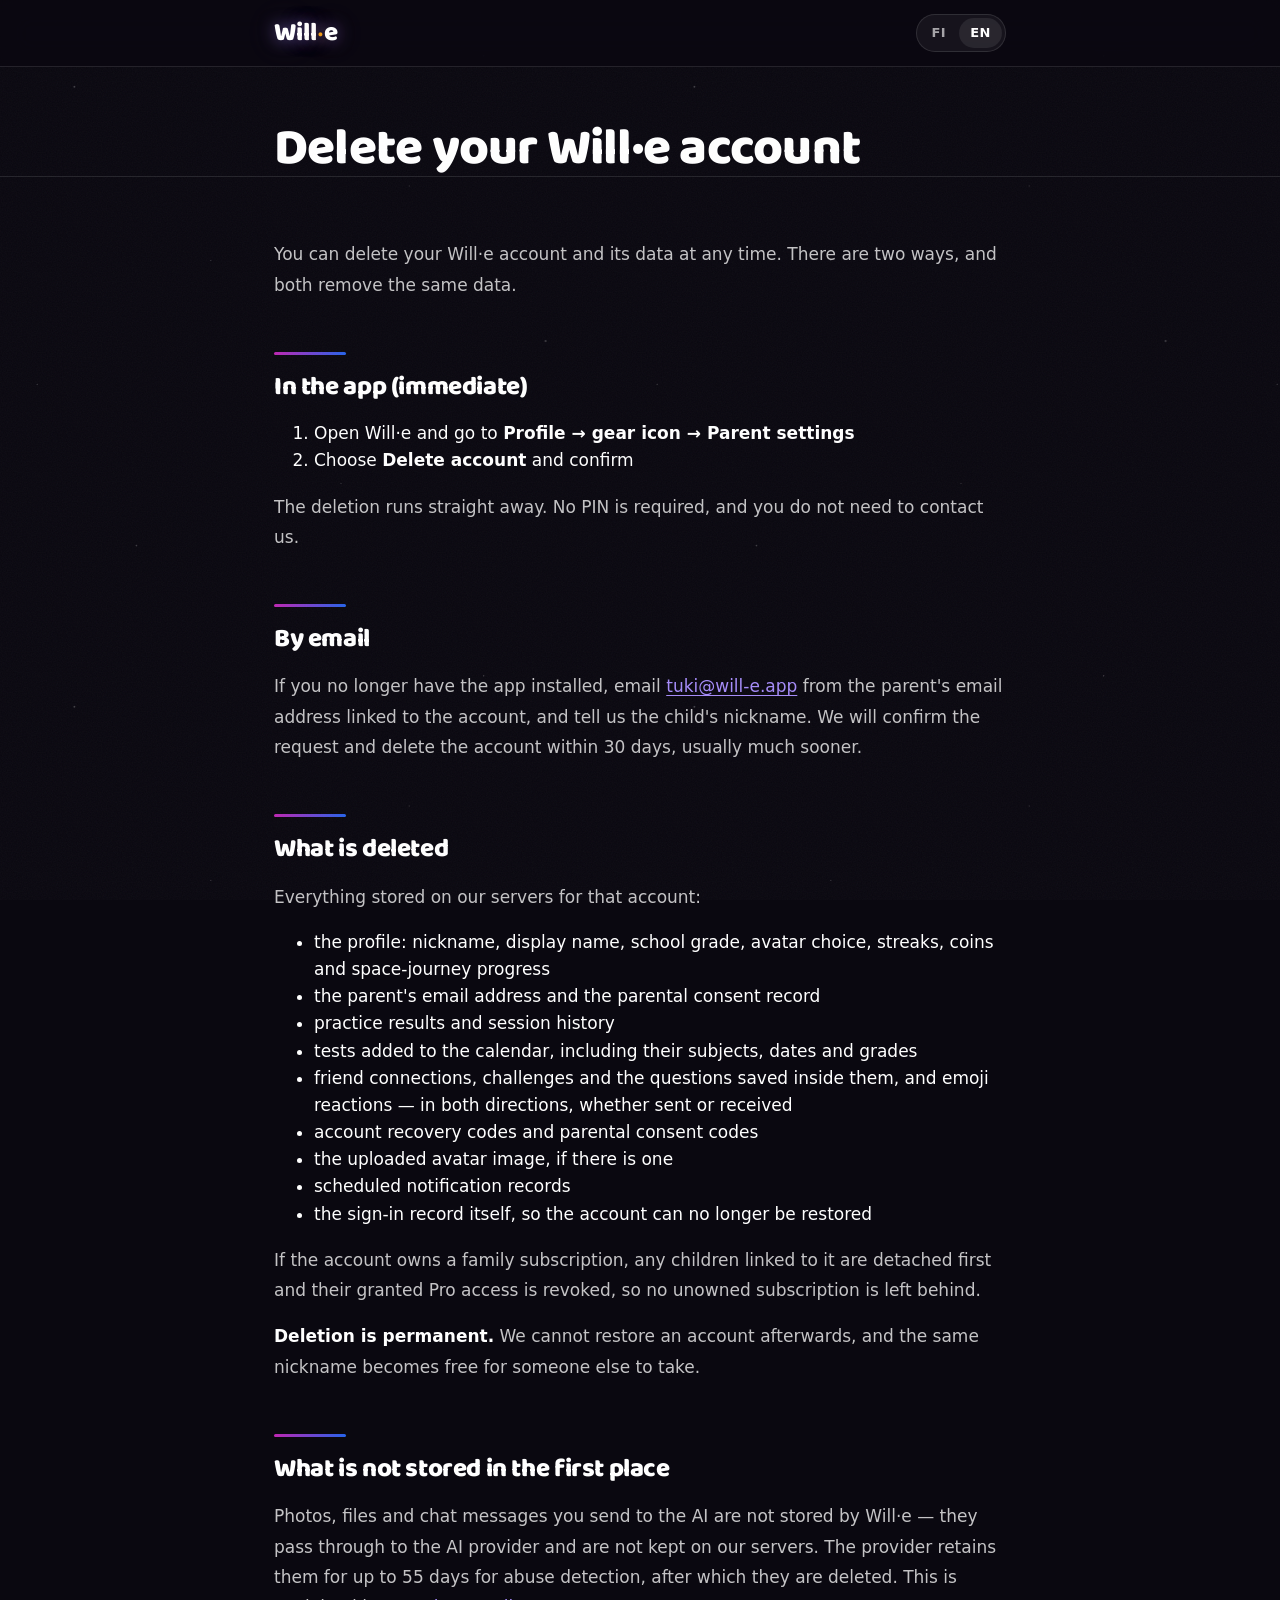
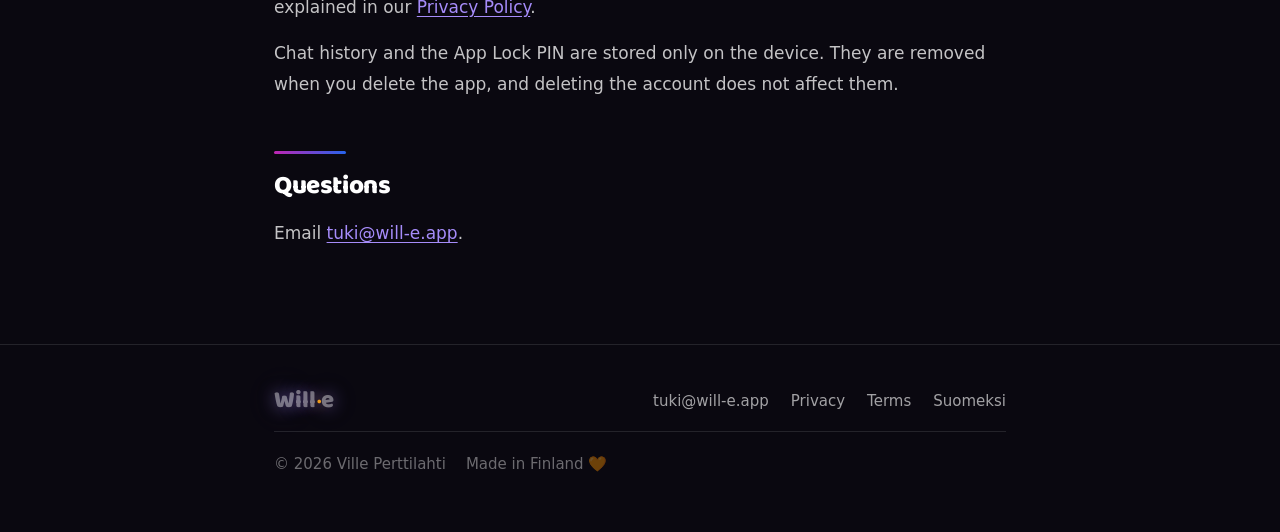
==== index.html @ 0b25c40d "Add files via upload" ====
<!DOCTYPE html>
<html lang="en">
<head>
<meta charset="utf-8">
<meta name="viewport" content="width=device-width, initial-scale=1">

<title>Delete your Will·e account</title>
<meta name="description" content="How to delete your Will·e account and its data, in the app or by email. Includes what is deleted and what is never stored in the first place.">
<link rel="canonical" href="https://will-e.app/delete-account/">
<link rel="alternate" hreflang="fi" href="https://will-e.app/poista-tili/">
<link rel="alternate" hreflang="en" href="https://will-e.app/delete-account/">
<link rel="alternate" hreflang="x-default" href="https://will-e.app/poista-tili/">
<meta name="theme-color" content="#0A0810">
<meta name="robots" content="index, follow">

<meta property="og:type" content="website">
<meta property="og:locale" content="en_GB">
<meta property="og:url" content="https://will-e.app/delete-account/">
<meta property="og:title" content="Delete your Will·e account">
<meta property="og:description" content="How to delete your Will·e account and its data, in the app or by email.">
<meta property="og:image" content="https://will-e.app/assets/og-image-en.png">
<meta name="twitter:card" content="summary_large_image">

<link rel="icon" href="/assets/icon.png">
<link rel="apple-touch-icon" href="/assets/icon.png">

<link rel="preconnect" href="https://fonts.googleapis.com">
<link rel="preconnect" href="https://fonts.gstatic.com" crossorigin>
<link href="https://fonts.googleapis.com/css2?family=Baloo+2:wght@600;700;800&display=swap" rel="stylesheet">
<link rel="stylesheet" href="/assets/style.css?v=30">
</head>

<body class="legal-page">
<div class="starfield" aria-hidden="true"></div>
<div class="grain" aria-hidden="true"></div>

<header class="site-header">
  <div class="wrap">
    <a class="brand" href="/en/" aria-label="Will·e – home">
      <span class="logo"><span class="word">Will</span><span class="dot">·</span><span class="word">e</span></span>
    </a>

    <span class="header-spacer"></span>

    <nav class="lang" aria-label="Language">
      <a href="/poista-tili/" hreflang="fi">FI</a>
      <a href="/delete-account/" aria-current="page" hreflang="en">EN</a>
    </nav>
  </div>
</header>

<main>

  <div class="legal-head">
    <div class="wrap">
      <h1>Delete your Will·e account</h1>
    </div>
  </div>

  <div class="legal">
    <div class="wrap">

      <p>You can delete your Will·e account and its data at any time. There are
      two ways, and both remove the same data.</p>

      <h2 id="in-the-app">In the app (immediate)</h2>

      <ol>
        <li>Open Will·e and go to <strong>Profile → gear icon → Parent
        settings</strong></li>
        <li>Choose <strong>Delete account</strong> and confirm</li>
      </ol>

      <p>The deletion runs straight away. No PIN is required, and you do not
      need to contact us.</p>

      <h2 id="by-email">By email</h2>

      <p>If you no longer have the app installed, email
      <a href="mailto:tuki@will-e.app">tuki@will-e.app</a> from the parent's
      email address linked to the account, and tell us the child's nickname. We
      will confirm the request and delete the account within 30 days, usually
      much sooner.</p>

      <h2 id="what-is-deleted">What is deleted</h2>

      <p>Everything stored on our servers for that account:</p>

      <ul>
        <li>the profile: nickname, display name, school grade, avatar choice,
        streaks, coins and space-journey progress</li>
        <li>the parent's email address and the parental consent record</li>
        <li>practice results and session history</li>
        <li>tests added to the calendar, including their subjects, dates and
        grades</li>
        <li>friend connections, challenges and the questions saved inside them,
        and emoji reactions — in both directions, whether sent or received</li>
        <li>account recovery codes and parental consent codes</li>
        <li>the uploaded avatar image, if there is one</li>
        <li>scheduled notification records</li>
        <li>the sign-in record itself, so the account can no longer be
        restored</li>
      </ul>

      <p>If the account owns a family subscription, any children linked to it
      are detached first and their granted Pro access is revoked, so no unowned
      subscription is left behind.</p>

      <p><strong>Deletion is permanent.</strong> We cannot restore an account
      afterwards, and the same nickname becomes free for someone else to
      take.</p>

      <h2 id="what-is-not-stored">What is not stored in the first place</h2>

      <p>Photos, files and chat messages you send to the AI are not stored by
      Will·e — they pass through to the AI provider and are not kept on our
      servers. The provider retains them for up to 55 days for abuse detection,
      after which they are deleted. This is explained in our
      <a href="/privacy.html">Privacy Policy</a>.</p>

      <p>Chat history and the App Lock PIN are stored only on the device. They
      are removed when you delete the app, and deleting the account does not
      affect them.</p>

      <h2 id="questions">Questions</h2>

      <p>Email <a href="mailto:tuki@will-e.app">tuki@will-e.app</a>.</p>

    </div>
  </div>

</main>

<footer class="site-footer">
  <div class="wrap">
    <span class="logo"><span class="word">Will</span><span class="dot">·</span><span class="word">e</span></span>

    <nav class="footer-links" aria-label="Footer">
      <a href="mailto:tuki@will-e.app">tuki@will-e.app</a>
      <a href="/privacy.html">Privacy</a>
      <a href="/terms.html">Terms</a>
      <a href="/poista-tili/" hreflang="fi">Suomeksi</a>
    </nav>

    <div class="footer-legal">
      <span>© <span data-year>2026</span> Ville Perttilahti</span>
      <span>Made in Finland 🧡</span>
    </div>
  </div>
</footer>

<script src="/assets/site.js?v=30"></script>
</body>
</html>
---- assets/style.css ----
/* ==========================================================================
   Will·e – will-e.app

   VÄRIJÄRJESTELMÄ (kolme sääntöä, kaikki muu seuraa niistä)

   1. Tausta on lähes musta, ei violetti. Neon ei erotu värillisestä pohjasta.
   2. REUNUS ON LIUKUVÄRI, sama kaikkialla: magenta -> violetti -> sininen.
      Kaikki kolme ovat apin omia värejä.
   3. HEHKU ON ERI VÄRI KUIN REUNUS — kulta. Tämä on koko efektin ydin:
      jos hehku olisi samaa väriä kuin reunus, se sulaisi siihen eikä
      erottuisi. Kulta on myös se väri jolla appi merkitsee kultakortin,
      arvoasteikon ja voiton, ja logon piste on samaa perhettä.

   Kulta on siis "neonväri": otsikoiden toinen rivi, pysäkkipisteet ja
   kaikki kuvien takaa tuleva valo. Liukuväri on "reunaväri".
   ========================================================================== */

/* --- 1. Tokenit ---------------------------------------------------------- */

:root {
  /* Pohja */
  --ink:        #0A0810;   /* lähes musta, hitunen violettia                */
  --ink-2:      #12101C;   /* nostettu pinta                                */

  /* Reunaliukuvärin kolme pistettä — apin omat sävyt */
  --rim-a:      #BF26B3;   /* magenta,  Color(0.75, 0.15, 0.70)             */
  --rim-b:      #7D3BED;   /* violetti, Color(0.49, 0.23, 0.93)             */
  --rim-c:      #2663EB;   /* sininen,  Color(0.15, 0.39, 0.92)             */

  /* Neonväri — hehku ja korostetut rivit */
  --neon:       #FFD700;   /* WilleUI.gold                                  */
  --neon-warm:  #F59E0A;   /* logon piste                                   */

  --lilac:      #A68CFA;
  --green:      #33BF66;

  --text:       #FFFFFF;
  --text-2:     rgba(255, 255, 255, .62);
  --text-3:     rgba(255, 255, 255, .40);
  --surface:    rgba(255, 255, 255, .05);
  --surface-2:  rgba(255, 255, 255, .08);
  --border:     rgba(255, 255, 255, .11);

  /* Reunus: yksi liukuväri, käytössä joka paikassa jossa on neonreuna. */
  --rim: linear-gradient(145deg, var(--rim-a) 0%, var(--rim-b) 48%, var(--rim-c) 100%);
  --rim-line: linear-gradient(90deg, var(--rim-a), var(--rim-c));

  /* Reunuksen oma hohde — pinkki ja sininen kummastakin päästä. */
  --rim-glow: 0 0 24px -4px rgba(191, 38, 179, .85),
              0 0 34px -6px rgba(38, 99, 235, .70);

  /* Nappien gradientti. */
  --cta: linear-gradient(100deg, var(--rim-b) 0%, var(--rim-a) 100%);

  --display: "Baloo 2", "Trebuchet MS", system-ui, sans-serif;
  --body: -apple-system, BlinkMacSystemFont, "Segoe UI", system-ui,
          "Helvetica Neue", Arial, sans-serif;

  --wrap: 1120px;
  --radius: 20px;
}

/* --- 2. Perusta ---------------------------------------------------------- */

* { box-sizing: border-box; }

html { scroll-behavior: smooth; }

body {
  margin: 0;
  background: var(--ink);
  color: var(--text);
  font-family: var(--body);
  font-size: 17px;
  line-height: 1.6;
  -webkit-font-smoothing: antialiased;
  overflow-x: hidden;
}

img { max-width: 100%; height: auto; display: block; }

a { color: inherit; }

h1, h2, h3 {
  font-family: var(--display);
  font-weight: 800;
  letter-spacing: -.015em;
  margin: 0;
}

p { margin: 0; }

.wrap {
  width: 100%;
  max-width: var(--wrap);
  margin-inline: auto;
  padding-inline: 24px;
}

:focus-visible {
  outline: 3px solid var(--neon);
  outline-offset: 3px;
  border-radius: 6px;
}

/* Tähtitaivas — kiinteä, ei animaatiota. Vaimeampi kuin ennen, jotta
   rakeisuus ja neonit saavat tilan. */
.starfield {
  position: fixed;
  inset: 0;
  z-index: 0;
  pointer-events: none;
  background-image:
    radial-gradient(1.4px 1.4px at 12% 14%, rgba(255,255,255,.85), transparent),
    radial-gradient(1.2px 1.2px at 78% 9%,  rgba(255,255,255,.7),  transparent),
    radial-gradient(1px 1px   at 34% 42%,   rgba(255,255,255,.6),  transparent),
    radial-gradient(1.6px 1.6px at 88% 55%, rgba(255,255,255,.75), transparent),
    radial-gradient(1px 1px   at 55% 78%,   rgba(255,255,255,.55), transparent),
    radial-gradient(1.3px 1.3px at 22% 88%, rgba(255,255,255,.7),  transparent),
    radial-gradient(1px 1px   at 66% 30%,   rgba(255,255,255,.5),  transparent),
    radial-gradient(1.1px 1.1px at 6% 62%,  rgba(255,255,255,.6),  transparent);
  background-size: 620px 620px;
  opacity: .34;
}

/* Filmirakeisuus. Referenssillä sama: se pehmentää tasaiset mustat pinnat
   ja saa neonreunat näyttämään valolta eikä vektorilta. */
.grain {
  position: fixed;
  inset: 0;
  z-index: 3;
  pointer-events: none;
  opacity: .042;
  background-image: url("data:image/svg+xml,%3Csvg xmlns='http://www.w3.org/2000/svg' width='200' height='200'%3E%3Cfilter id='n'%3E%3CfeTurbulence type='fractalNoise' baseFrequency='0.8' numOctaves='3' stitchTiles='stitch'/%3E%3C/filter%3E%3Crect width='200' height='200' filter='url(%23n)'/%3E%3C/svg%3E");
  background-size: 200px 200px;
}

.site-header, main, .site-footer { position: relative; z-index: 1; }

/* --- 3. Logo ------------------------------------------------------------- */

.logo {
  font-family: var(--display);
  font-weight: 800;
  line-height: 1;
  display: inline-flex;
  align-items: baseline;
  text-decoration: none;
  white-space: nowrap;
}

.logo .dot {
  color: var(--neon-warm);
  font-size: .78em;
  margin-inline: .04em;
  text-shadow: 0 0 14px rgba(245, 158, 10, .95),
               0 0 30px rgba(245, 158, 10, .55);
}

.logo .word {
  text-shadow: 0 0 16px rgba(166, 140, 250, .5),
               0 0 34px rgba(166, 140, 250, .24);
}

/* --- 4. Yläpalkki -------------------------------------------------------- */

.site-header {
  position: sticky;
  top: 0;
  z-index: 50;
  background: rgba(10, 8, 16, .74);
  backdrop-filter: saturate(160%) blur(14px);
  -webkit-backdrop-filter: saturate(160%) blur(14px);
  border-bottom: 1px solid var(--border);
}

.site-header .wrap {
  display: flex;
  align-items: center;
  gap: 16px;
  height: 66px;
}

.site-header .logo { font-size: 26px; }

.site-header .brand {
  display: flex;
  align-items: center;
  gap: 10px;
  text-decoration: none;
}

.site-header .brand img { width: 32px; height: 32px; border-radius: 9px; }

.header-spacer { flex: 1; }

.lang {
  display: flex;
  align-items: center;
  gap: 2px;
  padding: 3px;
  border: 1px solid var(--border);
  border-radius: 999px;
  background: var(--surface);
}

.lang a {
  font-size: 13px;
  font-weight: 600;
  letter-spacing: .04em;
  padding: 5px 11px;
  border-radius: 999px;
  text-decoration: none;
  color: var(--text-2);
}

.lang a[aria-current="page"] { background: var(--surface-2); color: var(--text); }

/* --- 5. Napit ------------------------------------------------------------ */

.btn {
  display: inline-flex;
  align-items: center;
  justify-content: center;
  gap: 10px;
  font-family: var(--display);
  font-weight: 700;
  font-size: 18px;
  padding: 15px 30px;
  border: 0;
  border-radius: 999px;
  text-decoration: none;
  color: #fff;
  background: var(--cta);
  box-shadow: var(--rim-glow), 0 12px 36px rgba(0, 0, 0, .55);
  transition: transform .18s ease, box-shadow .18s ease;
}

.btn:hover {
  transform: translateY(-2px);
  box-shadow: 0 0 30px -2px rgba(191, 38, 179, .95),
              0 0 44px -4px rgba(38, 99, 235, .8),
              0 16px 44px rgba(0, 0, 0, .55);
}

/* Odotustila: sama liukuvärireunus kuin kuvissa, mutta täyttö on tumma. */
.btn.is-pending {
  background:
    linear-gradient(var(--ink-2), var(--ink-2)) padding-box,
    var(--rim) border-box;
  border: 1.5px solid transparent;
  color: var(--text);
  cursor: default;
  box-shadow: 0 0 20px -6px rgba(191, 38, 179, .7),
              0 0 26px -8px rgba(38, 99, 235, .6);
}

.btn.is-pending:hover { transform: none; }

.btn-small { font-size: 15px; padding: 9px 18px; white-space: nowrap; }

.store-row { display: flex; flex-wrap: wrap; gap: 14px; align-items: center; }

.store-note { font-size: 14px; color: var(--text-3); margin-top: 14px; }

/* --- 6. Kuvakehys — koko sivun tunnusmerkki ------------------------------ */
/*
   .shot on liukuvärireunus: 2 px taustaa joka jää näkyviin kuvan ympärille.
   Toteutus padding + background, ei borderia — border-image ei taivu
   pyöristettyihin kulmiin luotettavasti.
*/

.shot {
  display: block;
  width: min(292px, 62vw);
  margin-inline: auto;
  padding: 2px;
  border-radius: 38px;
  background: var(--rim);
  box-shadow:
    var(--rim-glow),
    0 0 100px -22px rgba(255, 185, 30, .48),   /* kultahalo reunuksen ULKOPUOLELLA */
    0 0 150px -30px rgba(255, 165, 20, .55),
    0 32px 70px rgba(0, 0, 0, .75);
}

.shot img { width: 100%; border-radius: 36px; }

/* Kultahehku tulee kuvan TAKAA, eri väri kuin reunus. */
.glow-wrap { position: relative; isolation: isolate; }

.glow-wrap::before {
  content: "";
  position: absolute;
  left: 50%;
  top: 50%;
  z-index: -1;
  width: min(560px, 92vw);
  height: min(560px, 92vw);
  transform: translate(-50%, -50%);
  background: radial-gradient(closest-side,
              rgba(255, 195, 40, .42), rgba(255, 165, 20, .18) 55%, transparent 78%);
  filter: blur(44px);
}

/* --- 7. Liukuvärinen tunnusviiva ---------------------------------------- */
/* Korvaa tekstitunnuksen: sama ratkaisu kuin referenssillä. */

.rule {
  display: block;
  width: 128px;
  height: 3px;
  border-radius: 2px;
  background: var(--rim-line);
  margin-bottom: 26px;
  box-shadow: 0 0 14px -2px rgba(191, 38, 179, .8);
}

/* --- 8. Hero ------------------------------------------------------------- */

.hero {
  position: relative;
  /* Pohjapehmuste EI ole koristetta: overflow:hidden rajaa heron ilmakehän,
     ja ilman tätä tilaa se leikkaisi myös kallistetun puhelimen kulmat ja
     kultahehkun suoraan viivaan. Varjot ulottuvat noin 105 px alaspäin. */
  /* Ei pohjapehmustetta: videossa on jo tyhjää tilaa puhelimen alapuolella
     (noin 20 % ruudun korkeudesta), joten pehmuste kaksinkertaistaisi välin
     faktanauhaan verrattuna siihen mikä nauhan alapuolella on. */
  padding: 84px 0 0;
  text-align: center;
  overflow: hidden;
}

/* Avaruuden ilmakehä — violetti, hyvin haalea. Kultahehku tulee vasta
   kuvan kohdalla, jotta nämä kaksi eivät sekoitu toisiinsa. */
.hero::before {
  content: "";
  position: absolute;
  left: 50%;
  top: -260px;
  width: 1200px;
  height: 900px;
  transform: translateX(-50%);
  background:
    radial-gradient(closest-side, rgba(125, 59, 237, .32), transparent 72%),
    radial-gradient(closest-side, rgba(191, 38, 179, .24), transparent 66%);
  filter: blur(14px);
  pointer-events: none;
}

/* Heron palsta on leveämpi kuin muun sivun. Otsikko ei ole leipätekstiä
   eikä sitä sido sama luettavuusleveys — ja pitkä otsikko mahtuu näin
   kahdelle riville kolmen sijaan. Muut heron elementit rajaavat itse
   oman leveytensä, joten tämä koskee käytännössä vain otsikkoa. */
.hero > .wrap { position: relative; max-width: 1280px; }

.hero h1 {
  /* Mitoitettu pitkälle otsikolle: kaksi riviä työpöydällä, kolme
     kapealla näytöllä. Jos otsikko lyhenee, maksimikokoa voi nostaa
     takaisin — 4.7rem oli aiemmin sopiva neljän sanan otsikolle. */
  font-size: clamp(1.5rem, 5.6vw, 4.75rem);
  line-height: 1.0;
  margin: 22px auto 0;
  /* EI text-wrap: balance. Se pilkkoisi kultaisen rivin kahtia tasatakseen
     rivien pituudet, vaikka rivi mahtuisi kokonaan yhdelle riville. */
}

.hero .lead {
  font-size: clamp(1.05rem, 2.1vw, 1.3rem);
  color: var(--text-2);
  max-width: 46ch;
  margin: 22px auto 34px;
}

.hero .store-row { justify-content: center; }

.eyebrow-pill {
  display: inline-flex;
  align-items: center;
  gap: 8px;
  font-size: 13px;
  font-weight: 600;
  letter-spacing: .06em;
  text-transform: uppercase;
  color: var(--lilac);
  background:
    linear-gradient(var(--ink-2), var(--ink-2)) padding-box,
    var(--rim) border-box;
  border: 1px solid transparent;
  border-radius: 999px;
  padding: 7px 16px;
}

.hero-figure {
  width: min(310px, 66vw);
  margin: 56px auto 0;
}

.hero-figure .shot {
  width: 100%;
  transform: rotate(-3deg);
}

/* --- 9. Neonrivi otsikoissa --------------------------------------------- */
/* Otsikon toinen rivi on kulta ja hohtaa. Tämä on sivun ainoa hohtava
   tekstityyli — jos sitä käyttää muualla, se lakkaa merkitsemästä mitään. */

/* Heron kultainen rivi on 84 % valkoisesta: väite johtaa, tarkennus tukee.
   Se on myös pidempi teksti, joten pienempi koko pitää sen yhdellä rivillä
   silloinkin kun ensimmäinen rivi kasvaa. */
.hero h1 em { font-size: .84em; }

.hero h1 em,
.feature h2 em,
.section-head h2 em,
.closing-card h2 em,
.notfound h1 em {
  font-style: normal;
  display: block;
  color: var(--neon);
  text-shadow: 0 0 26px rgba(255, 215, 0, .55),
               0 0 70px rgba(255, 180, 0, .32);
}

/* --- 10. Ominaisuudet ---------------------------------------------------- */

.features {
  position: relative;
  padding-block: 96px 40px;
}

.features::before {
  content: "";
  position: absolute;
  left: 50%;
  top: 120px;
  bottom: 120px;
  width: 0;
  border-left: 2px dashed rgba(166, 140, 250, .16);
  transform: translateX(-1px);
}

.feature {
  position: relative;
  display: grid;
  grid-template-columns: 1fr 1fr;
  align-items: center;
  gap: 40px 88px;
  padding-block: 62px;
}

.feature:nth-child(even) .feature-text { order: 2; }

/* Kallistus vuorottelee puolen mukaan — kuva "nojaa" tekstiä kohti. */
.feature:nth-child(odd)  .shot { transform: rotate(2.5deg); }
.feature:nth-child(even) .shot { transform: rotate(-2.5deg); }

.stop {
  position: absolute;
  left: 50%;
  top: 50%;
  width: 13px;
  height: 13px;
  margin-left: -6.5px;
  margin-top: -6.5px;
  border-radius: 50%;
  background: var(--neon);
  box-shadow: 0 0 0 6px var(--ink),
              0 0 12px rgba(255, 215, 0, .95),
              0 0 34px rgba(255, 180, 0, .5);
}

.feature h2 {
  font-size: clamp(1.85rem, 3.5vw, 2.55rem);
  line-height: 1.06;
  text-wrap: balance;
}

.feature-text p {
  color: var(--text-2);
  margin-top: 18px;
  max-width: 40ch;
  font-size: 1.05rem;
}

/* --- 11. Vanhemmille ----------------------------------------------------- */

.parents {
  padding: 96px 0;
  border-top: 1px solid var(--border);
  background: rgba(46, 31, 115, .12);
}

.section-head { text-align: center; margin: 0 auto 52px; }

.section-head h2 {
  font-size: clamp(1.9rem, 4.2vw, 2.9rem);
  line-height: 1.06;
  max-width: 20ch;
  margin-inline: auto;
}

.section-head p {
  color: var(--text-2);
  margin-top: 16px;
  max-width: 44ch;
  margin-inline: auto;
}

.cards {
  display: grid;
  grid-template-columns: repeat(auto-fit, minmax(248px, 1fr));
  gap: 18px;
}

.card {
  background: var(--surface);
  border: 1px solid var(--border);
  border-radius: var(--radius);
  padding: 26px 24px;
}

.card h3 { font-size: 1.22rem; margin-bottom: 8px; }
.card p { color: var(--text-2); font-size: .97rem; }

.fineprint {
  margin: 34px auto 0;
  text-align: center;
  font-size: 14px;
  color: var(--text-3);
  max-width: 62ch;
}

.fineprint a { color: var(--lilac); }

/* --- 12. Hinta ----------------------------------------------------------- */
/* Hintakortti poistettu: App Store hinnoittelee jokaisen markkinan erikseen,
   eikä yhtä lukua voi esittää sadalle maalle. Tilalle tulee latauskehote
   kun sovellus on julkaistu. Tyylit poistettu samalla, jotta ne eivät jää
   roikkumaan käyttämättöminä. */

/* --- 13. Loppu-CTA ------------------------------------------------------- */

.closing { padding: 96px 0 104px; }

.closing-card {
  position: relative;
  text-align: center;
  padding: clamp(48px, 8vw, 96px) 28px;
  border-radius: 32px;
  border: 2px solid transparent;
  background:
    linear-gradient(var(--ink-2), var(--ink-2)) padding-box,
    var(--rim) border-box;
  box-shadow:
    var(--rim-glow),
    0 0 90px -20px rgba(255, 185, 30, .5),
    0 30px 80px rgba(0, 0, 0, .6);
}

.closing-card h2 {
  font-size: clamp(2rem, 5vw, 3.3rem);
  line-height: 1.04;
  max-width: 18ch;
  margin-inline: auto;
}

.closing-card .store-row { justify-content: center; margin-top: 34px; }

/* --- 14. Alatunniste ----------------------------------------------------- */

.site-footer {
  border-top: 1px solid var(--border);
  padding: 44px 0 56px;
  font-size: 15px;
  color: var(--text-3);
}

.site-footer .wrap {
  display: flex;
  flex-wrap: wrap;
  align-items: center;
  gap: 18px 28px;
}

.site-footer .logo { font-size: 24px; }

.footer-links { display: flex; flex-wrap: wrap; gap: 22px; margin-left: auto; }

.footer-links a { color: var(--text-2); text-decoration: none; }
.footer-links a:hover { color: var(--text); text-decoration: underline; }

.footer-legal {
  flex-basis: 100%;
  display: flex;
  flex-wrap: wrap;
  gap: 8px 20px;
  padding-top: 20px;
  border-top: 1px solid var(--border);
}

/* --- 15. Faktanauha ------------------------------------------------------ */

.factbar {
  border-block: 1px solid var(--border);
  background: rgba(255, 255, 255, .02);
}

.factbar .wrap {
  display: flex;
  flex-wrap: wrap;
  justify-content: center;
  gap: 10px 40px;
  padding-block: 20px;
  font-size: 15px;
  color: var(--text-2);
}

.factbar b { color: var(--text); font-weight: 600; }

/* --- 16. Sisääntuloanimaatio -------------------------------------------- */

.reveal {
  opacity: 0;
  transform: translateY(22px);
  transition: opacity .7s ease, transform .7s cubic-bezier(.2, .7, .3, 1);
}

.reveal.in { opacity: 1; transform: none; }

/* --- 17. Kapea näyttö ---------------------------------------------------- */

@media (max-width: 900px) {
  .features::before { display: none; }
  .stop { display: none; }

  .feature {
    grid-template-columns: 1fr;
    gap: 34px;
    padding-block: 46px;
    text-align: center;
  }

  .feature:nth-child(even) .feature-text { order: 0; }
  .feature-text p { margin-inline: auto; }
  .rule { margin-inline: auto; }
  .features { padding-top: 64px; }
}

@media (max-width: 640px) {
  body { font-size: 16px; }
  .hero { padding-top: 56px; padding-bottom: 0; }
  .hero-figure { margin-top: 44px; }
  .store-row { flex-direction: column; align-items: stretch; }
  .store-row .btn { width: 100%; }
  /* Odotustilan pilleri on MERKKI, ei nappi — se ei vie mihinkään, joten
     koko leveydelle venyttäminen jättäisi vain tyhjää. Kun APP_STORE_URL
     täytetään, is-pending katoaa ja nappi levenee taas koko leveydelle:
     silloin se on oikeasti painettava ja iso kosketusalue on oikein. */
  .store-row .btn.is-pending {
    width: auto;
    align-self: center;
    /* Fontti kutistuu näytön mukana, jotta teksti pysyy yhdellä rivillä
       myös 320 px:n puhelimessa. Yläraja 18px = sama kuin muualla. */
    font-size: clamp(14px, 4.2vw, 18px);
    padding-inline: clamp(18px, 6vw, 30px);
  }
  /* Yläpalkin nappi näkyy myös kapealla näytöllä: se on oikea latauslinkki
     ja yläpalkki on kiinteä, joten se kulkee mukana vieritettäessä. */
  .site-header .btn { font-size: 13px; padding: 8px 14px; }
  .site-header .wrap { gap: 10px; }
  .site-header .lang a { padding: 5px 8px; }
  .footer-links { margin-left: 0; }
  .closing-card { border-radius: 26px; }
}

/* Hyvin kapealla näytöllä (alle 360 px) logo, kielivalinta ja nappi eivät
   mahdu rinnakkain. Nappi piiloon — heron ja sivun lopun napit riittävät. */
@media (max-width: 359px) {
  .site-header .btn { display: none; }
}

/* --- 18. Vähennetty liike ------------------------------------------------ */

@media (prefers-reduced-motion: reduce) {
  html { scroll-behavior: auto; }
  .reveal { opacity: 1; transform: none; transition: none; }
  .btn { transition: none; }
  .btn:hover { transform: none; }
}

/* --- 19. Legal-sivut ----------------------------------------------------- */
/* Tietosuojaseloste ja käyttöehdot. Sama kuori kuin etusivulla, mutta
   kapeampi palsta ja rauhallisempi typografia — nämä ovat luettavia
   dokumentteja, eivät myyntisivuja. Kultaa käytetään vain lapsille
   suunnatussa laatikossa. */

.legal-head { padding-top: 56px; border-bottom: 1px solid var(--border); }

/* Legal-sivuilla koko sivu on yksi kapea palsta — myös ylä- ja
   alatunniste, jotta logo ei jää irralleen tekstin vasemmalta puolelta. */
.legal-page .site-header .wrap,
.legal-page .site-footer .wrap,
.legal-head .wrap,
.legal .wrap { max-width: 780px; }

.legal-head h1 { font-size: clamp(2rem, 5.4vw, 3.2rem); line-height: 1.04; }

.legal-head .meta {
  color: var(--text-3);
  font-size: 14px;
  margin-top: 14px;
  padding-bottom: 36px;
}

.legal { padding: 46px 0 96px; }

.legal h2 {
  font-size: clamp(1.28rem, 2.6vw, 1.62rem);
  line-height: 1.25;
  margin-top: 52px;
}

/* Sama liukuvärinen tunnusviiva kuin etusivun lohkoissa. */
.legal h2::before {
  content: "";
  display: block;
  width: 72px;
  height: 3px;
  border-radius: 2px;
  background: var(--rim-line);
  margin-bottom: 16px;
  box-shadow: 0 0 12px -2px rgba(191, 38, 179, .7);
}

.legal p {
  color: rgba(255, 255, 255, .76);
  margin-top: 16px;
  line-height: 1.78;
}

.legal strong { color: var(--text); font-weight: 600; }

.legal a { color: var(--lilac); text-underline-offset: 3px; }

/* Lapsille suunnattu laatikko — ainoa kohta jossa kulta esiintyy. */
.legal .kids {
  margin-top: 36px;
  padding: 26px 26px 30px;
  border-radius: 22px;
  border: 2px solid transparent;
  background:
    linear-gradient(var(--ink-2), var(--ink-2)) padding-box,
    var(--rim) border-box;
  box-shadow: var(--rim-glow), 0 0 80px -26px rgba(255, 185, 30, .55);
}

.legal .kids h2 { margin-top: 0; color: var(--neon); }
.legal .kids h2::before { display: none; }
.legal .kids p { color: rgba(255, 255, 255, .82); }

/* Taulukot */
.legal table {
  width: 100%;
  margin-top: 24px;
  border-collapse: separate;
  border-spacing: 0;
  border: 1px solid var(--border);
  border-radius: 16px;
  overflow: hidden;
  font-size: .96rem;
}

.legal th {
  text-align: left;
  font-weight: 700;
  color: var(--text);
  background: var(--surface-2);
  padding: 13px 16px;
}

.legal td {
  padding: 13px 16px;
  color: rgba(255, 255, 255, .72);
  vertical-align: top;
  line-height: 1.6;
  border-top: 1px solid var(--border);
}

.legal tbody tr:nth-child(odd) td { background: rgba(255, 255, 255, .022); }

@media (max-width: 560px) {
  .legal table { font-size: .9rem; }
  .legal th, .legal td { padding: 10px 11px; }
  .legal h2 { margin-top: 42px; }
}

/* --- 20. Tulostus -------------------------------------------------------- */
/* Tietosuojaseloste tulostetaan toisinaan paperille. */

@media print {
  .starfield, .grain, .site-header, .site-footer { display: none; }

  body { background: #fff; color: #000; font-size: 11pt; }

  .legal-head { border-bottom: 1px solid #999; padding-top: 0; }
  .legal-head h1, .legal h2, .legal strong { color: #000; }
  .legal p, .legal td, .legal-head .meta { color: #000; }
  .legal a { color: #000; }

  .legal h2::before { background: #000; box-shadow: none; width: 48px; height: 2px; }

  .legal .kids {
    background: #fff;
    border: 1px solid #000;
    box-shadow: none;
  }
  .legal .kids h2 { color: #000; }

  .legal table { border: 1px solid #999; }
  .legal th { background: #eee; }
  .legal td { border-top: 1px solid #ccc; }
  .legal tbody tr:nth-child(odd) td { background: #fff; }
}

/* --- 21. Tutkimuslohko --------------------------------------------------- */
/* Tarkoituksella hillitty: ei neonreunusta eikä hehkua. Hinta- ja loppukortti
   ovat jo reunustettuja, ja kolmas hohtava kortti söisi ne kaikki. Vaimeus on
   myös sisällöllisesti oikein — tämä on lähdeviite, ei myyntipuhe. */

/* Yläpehmuste tuli ennen hintalohkolta, joka on poistettu — ilman tätä
   tutkimuskortti liimautuisi kiinni Vanhemmille-osioon. */
.research { padding: 96px 0; }

.research-card {
  max-width: 740px;
  margin-inline: auto;
  text-align: center;
  padding: 44px 32px 38px;
  border-radius: 26px;
  border: 1px solid var(--border);
  background: var(--surface);
}

.research-card .block-label,
.notfound .block-label {
  font-size: 12px;
  font-weight: 700;
  letter-spacing: .16em;
  text-transform: uppercase;
  color: var(--neon);
  margin-bottom: 14px;
}

.research-card h2 {
  font-size: clamp(1.4rem, 3vw, 1.95rem);
  line-height: 1.14;
  max-width: 27ch;
  margin-inline: auto;
}

.research-card p { color: var(--text-2); margin-top: 18px; font-size: 1rem; }

.research-card .citation {
  margin-top: 26px;
  font-size: 13px;
  line-height: 1.6;
  color: var(--text-3);
}

.research-card .citation a { color: var(--lilac); }

@media (max-width: 640px) {
  .research-card { padding: 34px 22px 30px; }
}

/* --- 22. Heron animaatio -------------------------------------------------- */
/*
   3D-puhelin, joka kääntyy paljastaen sovelluksen etusivun.

   TEKNIIKKA: "stacked alpha video". Video on kaksinkertaisen korkuinen —
   yläpuolisko on väri, alapuolisko sama kuva läpinäkyvyytenä mustavalkoisena.
   WebGL yhdistää ne kankaalle.

   Miksi näin: läpinäkyvää videota ei ole yhtenäisesti tuettu. WebM/VP9-alfa
   ei toimi Safarissa, ja HEVC-alfa vaatii Applen omat työkalut. Kun alfa
   hoidetaan itse, riittää tavallinen H.264 — se toistuu joka selaimessa,
   ja tiedosto on pienempi kuin kummassakaan natiivissa vaihtoehdossa.

   Video on 912 px leveä eli kaksinkertainen näyttökokoon nähden, joten se
   on terävä myös retinanäytöllä.

   Jos WebGL ei ole käytettävissä tai liike on vähennetty, kangas piilotetaan
   ja tilalla näkyy .hero-fallback — videon viimeinen ruutu läpinäkyvänä
   WebP-kuvana. Mikään ei jää tyhjäksi.
*/

.hero-figure--anim {
  position: relative;
  width: min(460px, 88vw);
}

/* Videolla ei ole .shot-kehystä, joten siltä puuttui kehyksen tiivis
   kultahalo — vain leveä taustahehku jäi. Tässä se korvataan toisella,
   kapeammalla kerroksella, jotta valo on yhtä voimakas kuin lohkojen
   kuvakaappauksilla. */
.hero-figure--anim::after {
  content: "";
  position: absolute;
  left: 50%;
  top: 50%;
  z-index: -1;
  /* Puhelimen muotoinen, sumennettu kultapinta.

     EI box-shadow: läpinäkyvällä elementillä varjo jättää laatikon oman
     alueen kohdalle reiän, ja sen raja näkyi tummana kaistaleena puhelimen
     alapuolella. .shot-kehys ei kärsi tästä, koska sillä on läpinäkymätön
     tausta. Sumennettu taustaväri täyttää alueen, joten reikää ei synny. */
  width: 58%;
  height: 64%;
  transform: translate(-50%, -50%);
  border-radius: 18%;
  background: rgba(255, 182, 30, .52);
  filter: blur(54px);
  pointer-events: none;
}

/* Taustahehku hieman voimakkaammaksi samasta syystä. */
.hero-figure--anim.glow-wrap::before {
  background: radial-gradient(closest-side,
              rgba(255, 195, 40, .34), rgba(255, 165, 20, .16) 55%, transparent 78%);
}

.hero-canvas,
.hero-fallback {
  display: block;
  width: 100%;
  height: auto;
}

/* Kangas piilossa kunnes WebGL on varmasti käynnissä. */
.hero-canvas { display: none; }
.hero-figure--anim.on .hero-canvas { display: block; }
.hero-figure--anim.on .hero-fallback { display: none; }

/* Videoelementti on vain datan lähde WebGL:lle, sitä ei näytetä.

   MUTTA: sitä ei saa piilottaa display:none:lla, 1×1 pikseliin eikä
   opacity: 0:aan. iOS Safari kieltäytyy toistamasta videota jota se pitää
   näkymättömänä, jolloin kangas jää tyhjäksi ja tilalle tulee varakuva.
   Siksi elementti on oikean kokoinen ja lähes läpinäkyvä, kankaan takana. */
.hero-video {
  position: absolute;
  inset: 0;
  width: 100%;
  height: auto;
  opacity: 0.001;
  z-index: -1;
  pointer-events: none;
}

.hero-canvas { position: relative; z-index: 1; }
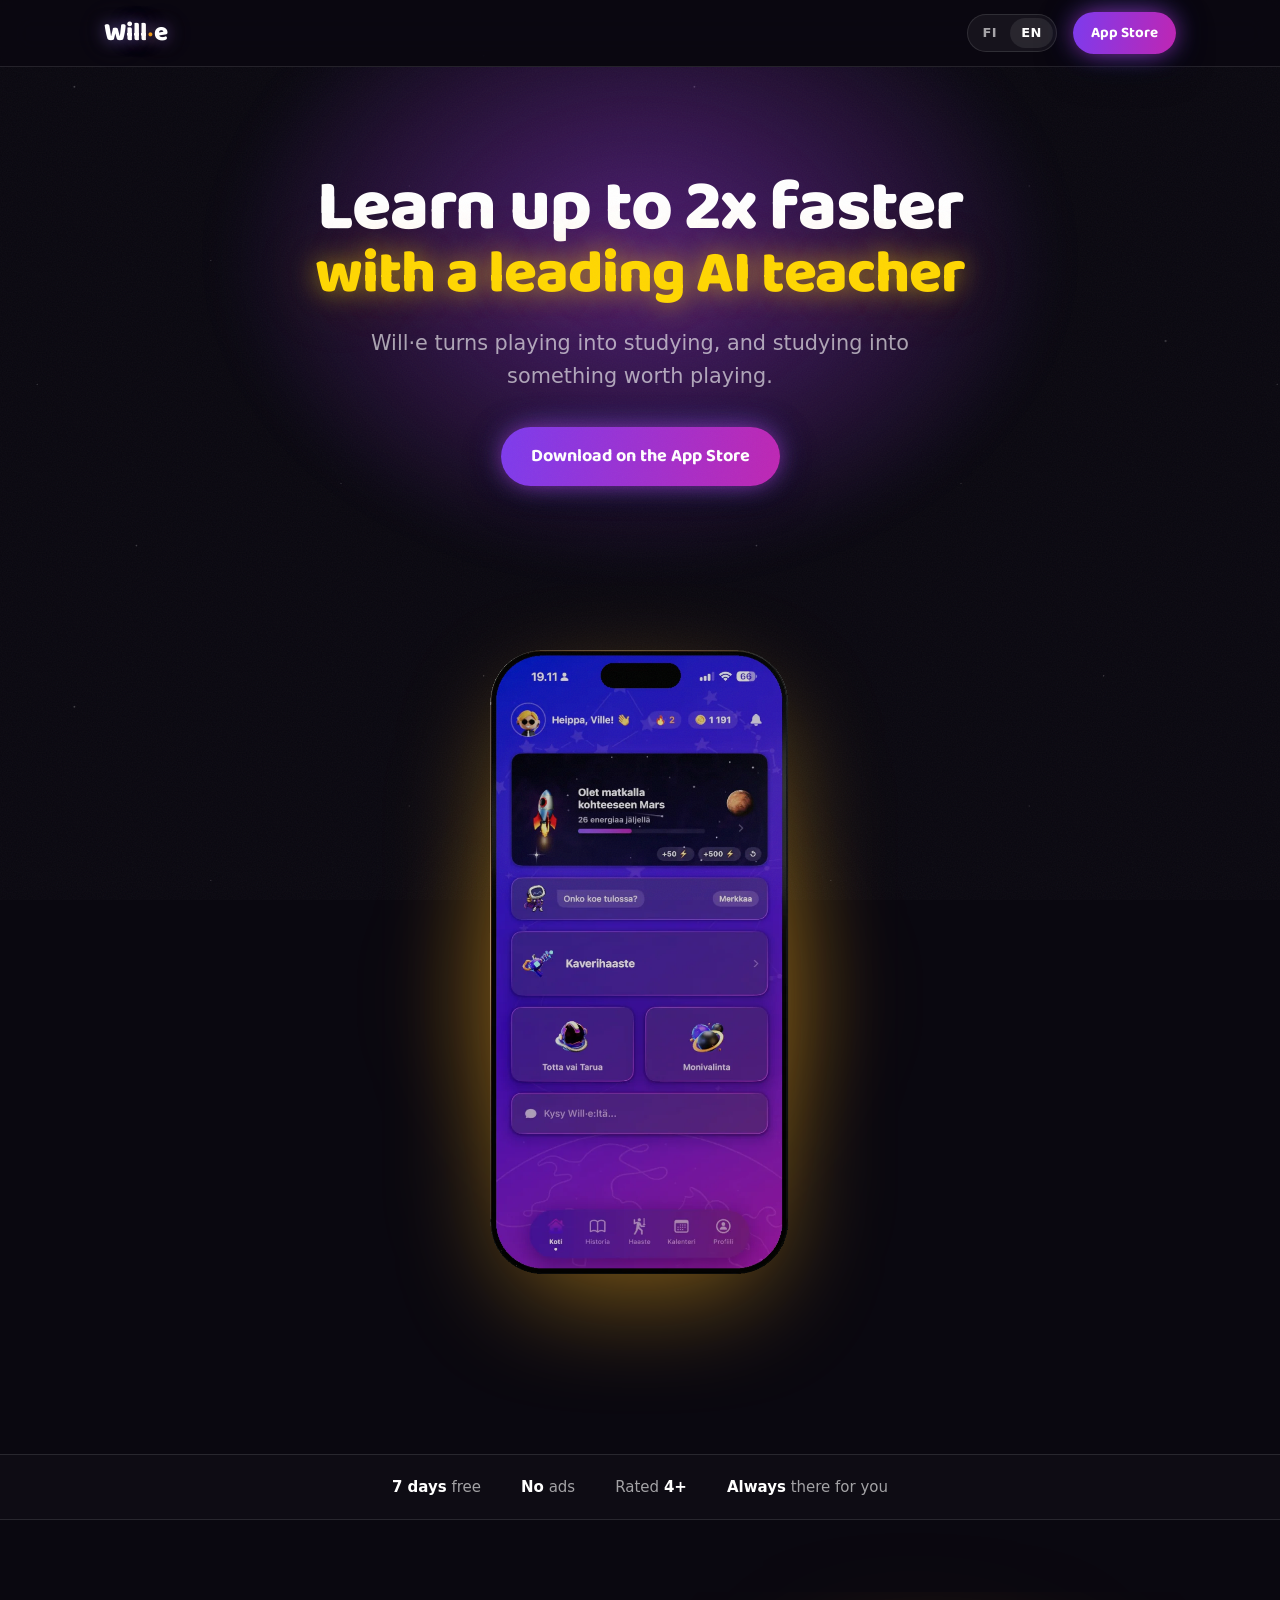
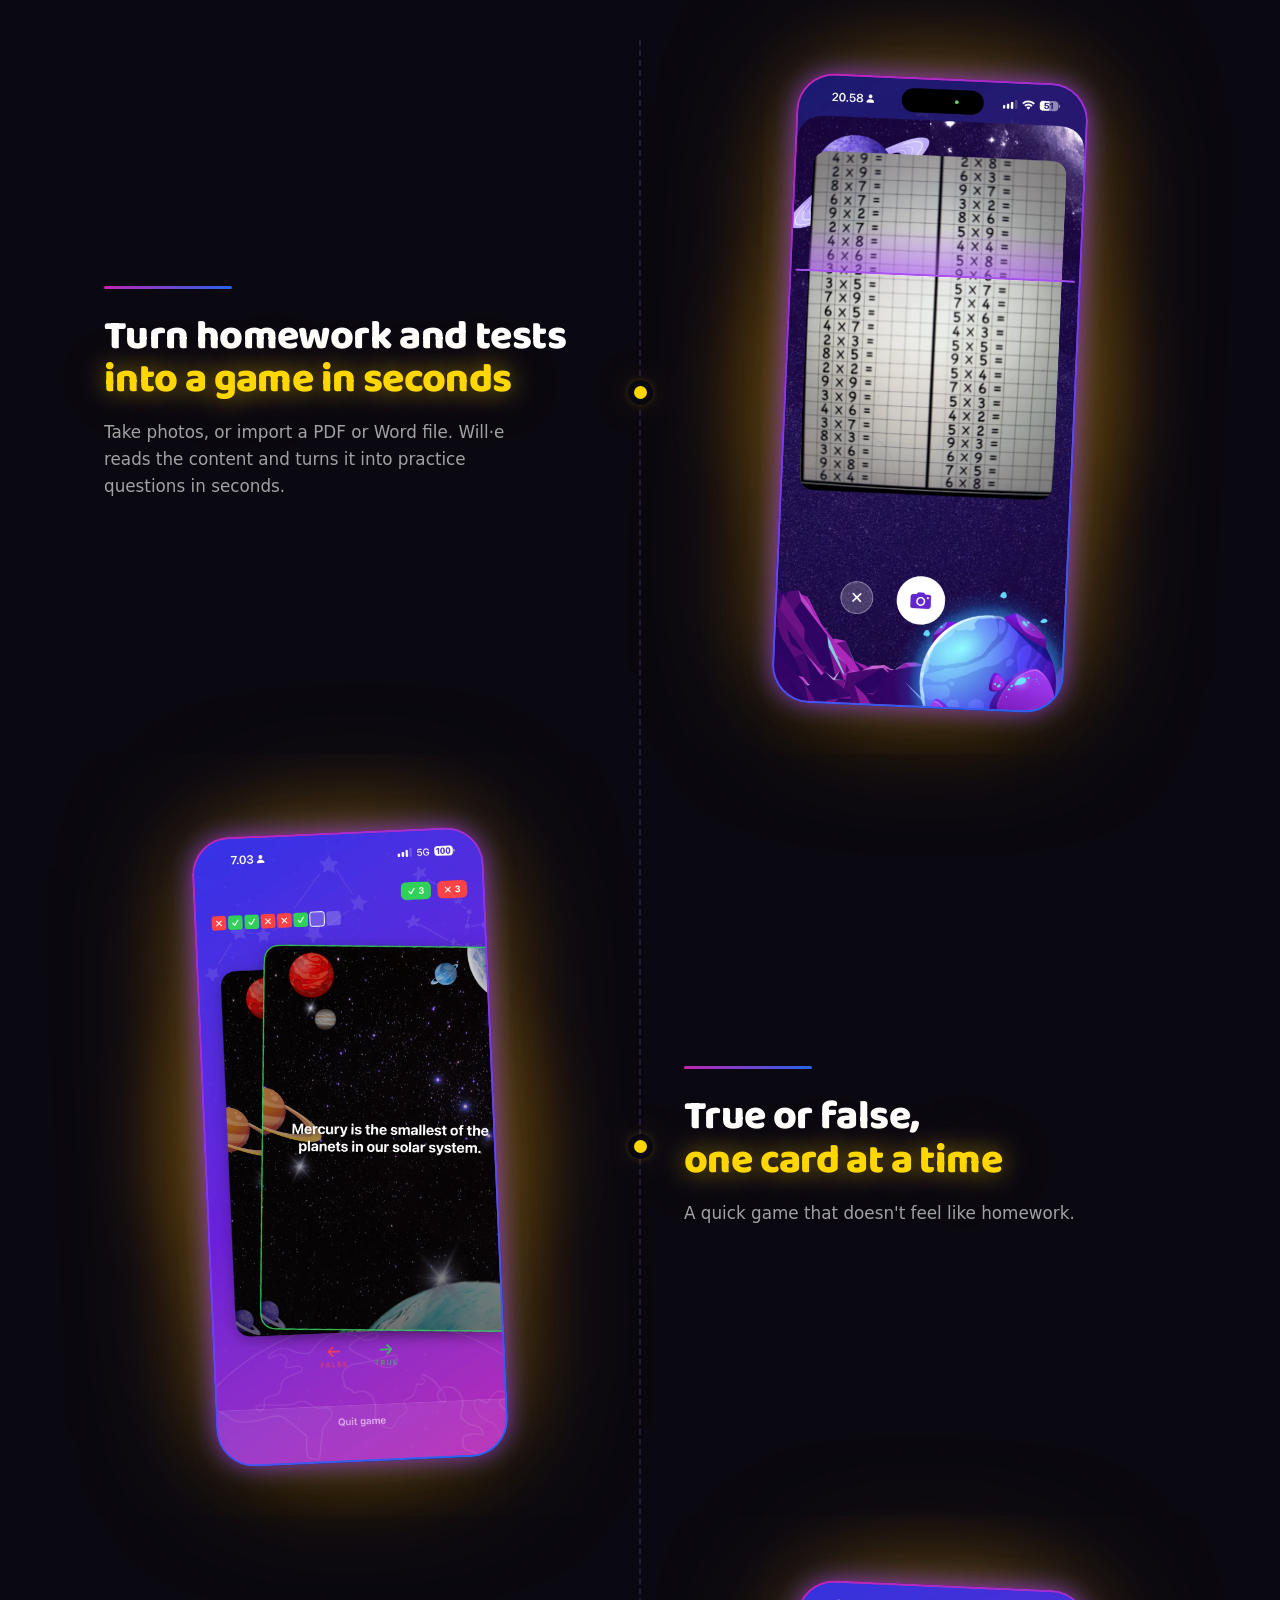
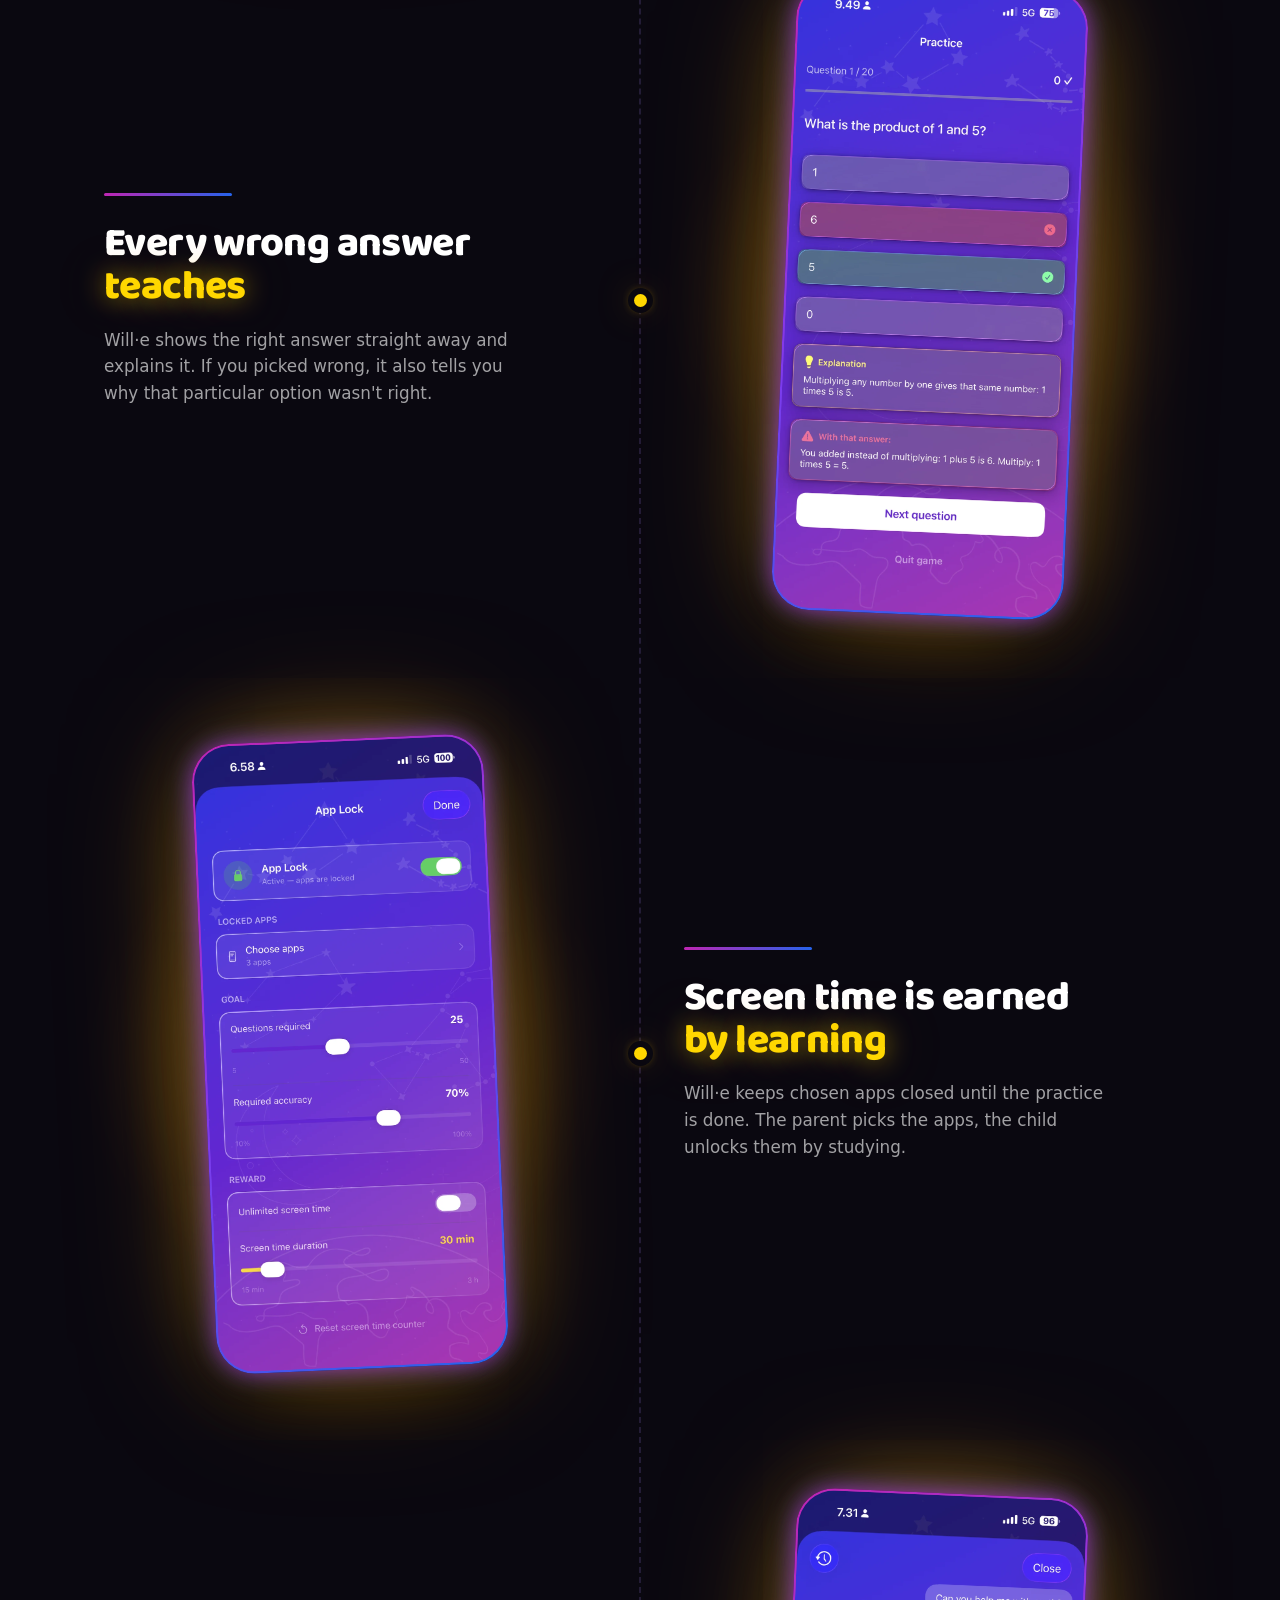
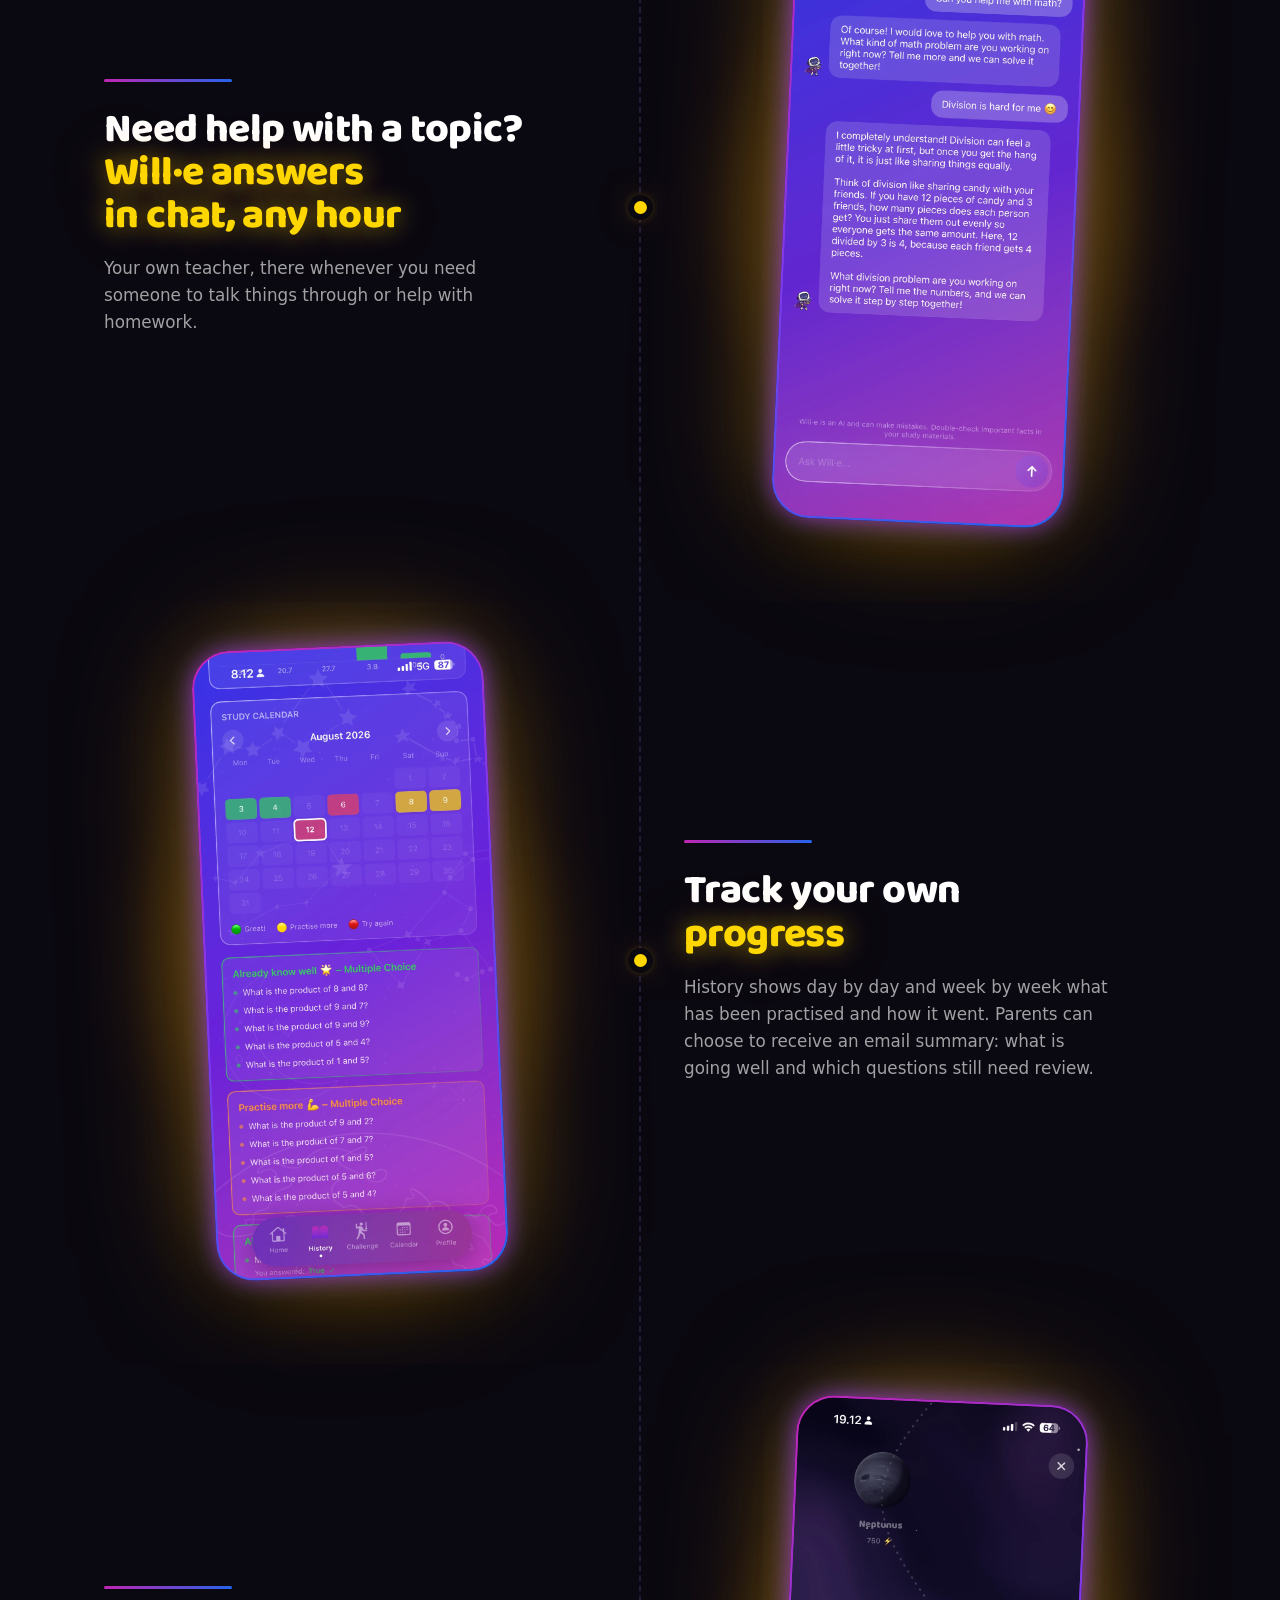
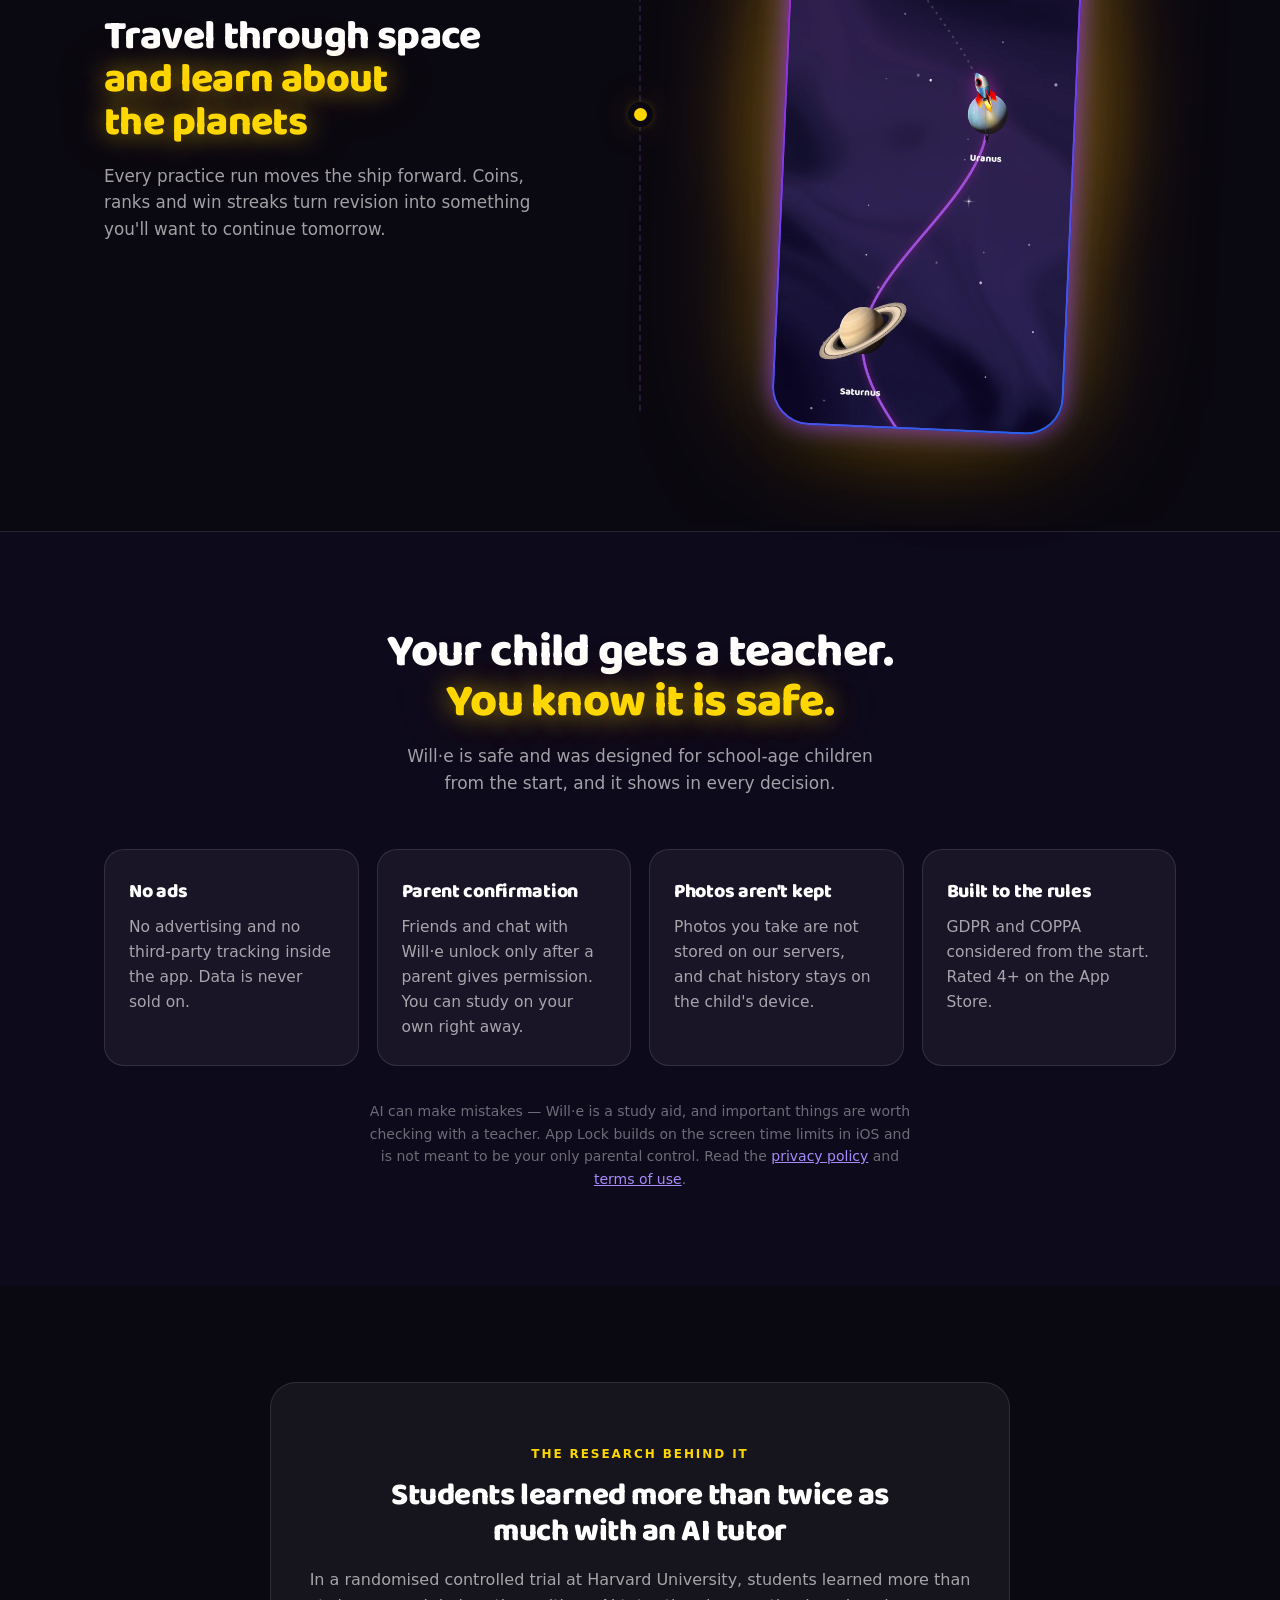
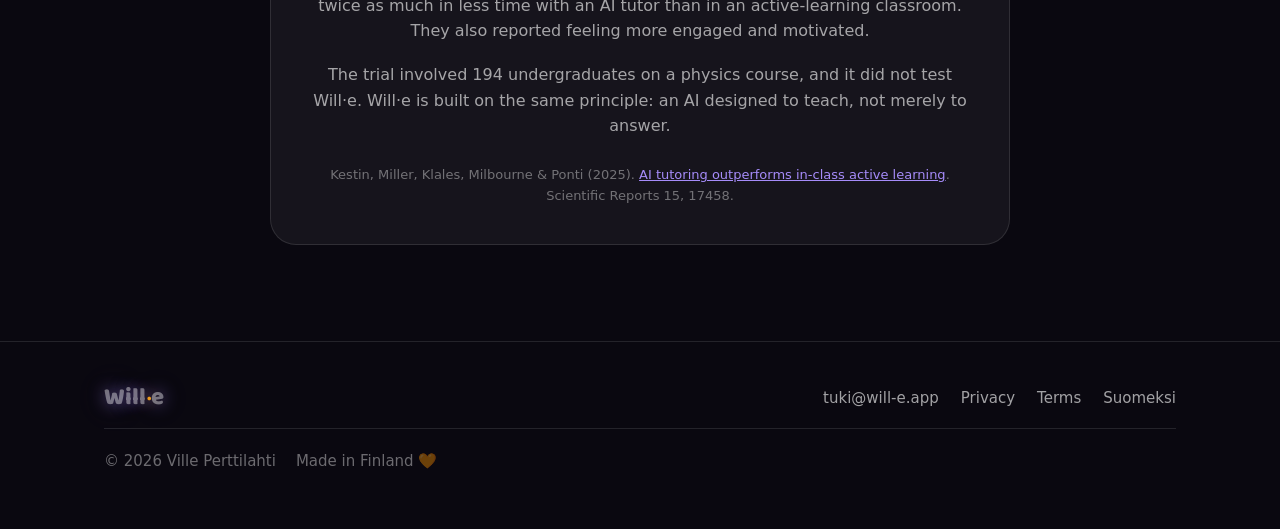
==== commit 2f11fd9c: "Add files via upload" ====
--- a/index.html
+++ b/index.html
@@ -1,154 +1,357 @@
 <!DOCTYPE html>
-<html lang="en">
+<html lang="fi">
 <head>
 <meta charset="utf-8">
 <meta name="viewport" content="width=device-width, initial-scale=1">
 
-<title>Delete your Will·e account</title>
-<meta name="description" content="How to delete your Will·e account and its data, in the app or by email. Includes what is deleted and what is never stored in the first place.">
-<link rel="canonical" href="https://will-e.app/delete-account/">
-<link rel="alternate" hreflang="fi" href="https://will-e.app/poista-tili/">
-<link rel="alternate" hreflang="en" href="https://will-e.app/delete-account/">
-<link rel="alternate" hreflang="x-default" href="https://will-e.app/poista-tili/">
-<meta name="theme-color" content="#0A0810">
-<meta name="robots" content="index, follow">
+<script>
+/* Kieliohjaus. Ajetaan <head>:ssä ennen renderöintiä, jotta suomenkielinen
+   sivu ei välähdä englanninkieliselle kävijälle.
+
+   Järjestys on tarkoituksellinen — käyttäjän oma valinta voittaa aina:
+     1. ?lang= osoitteessa  -> ei ohjata (testaus, jaettavat linkit)
+     2. aiempi FI/EN-valinta -> noudatetaan sitä
+     3. ei valintaa          -> katsotaan selaimen kieli
+   Tämä skripti on vain suomenkielisellä juurisivulla. /en/ ei ohjaa
+   koskaan mihinkään, joten silmukkaa ei voi syntyä. */
+(function () {
+  try {
+    if (location.search.indexOf("lang=") !== -1) return;
+    var valinta = null;
+    try { valinta = localStorage.getItem("wille-kieli"); } catch (e) {}
+    if (valinta === "fi") return;
+    if (valinta === "en") { location.replace("/en/"); return; }
+    var kieli = (navigator.language || "").toLowerCase();
+    if (kieli.indexOf("fi") !== 0) location.replace("/en/");
+  } catch (e) {}
+})();
+</script>
+
+
+<title>Will·e – tekoälyopettaja peruskoululaisille</title>
+<meta name="description" content="Will·e tekee koealueesta harjoituskysymyksiä ja kaverihaasteita. Kuvaa, pelaa, haasta kaveri. Peruskoulun 1.–9. luokille. Ensimmäinen viikko ilmaiseksi.">
+<link rel="canonical" href="https://will-e.app/">
+<link rel="alternate" hreflang="fi" href="https://will-e.app/">
+<link rel="alternate" hreflang="en" href="https://will-e.app/en/">
+<link rel="alternate" hreflang="x-default" href="https://will-e.app/">
 
 <meta property="og:type" content="website">
-<meta property="og:locale" content="en_GB">
-<meta property="og:url" content="https://will-e.app/delete-account/">
-<meta property="og:title" content="Delete your Will·e account">
-<meta property="og:description" content="How to delete your Will·e account and its data, in the app or by email.">
-<meta property="og:image" content="https://will-e.app/assets/og-image-en.png">
+<meta property="og:site_name" content="Will·e">
+<meta property="og:locale" content="fi_FI">
+<meta property="og:url" content="https://will-e.app/">
+<meta property="og:title" content="Will·e – tekoälyopettaja peruskoululaisille">
+<meta property="og:description" content="Will·e muuttaa opiskelun peliksi. Harjoituskysymykset, kaverihaasteet ja oma opettaja ympäri vuorokauden. Ensimmäinen viikko ilmaiseksi.">
+<meta property="og:image" content="https://will-e.app/assets/og-image.png">
+<meta property="og:image:width" content="1200">
+<meta property="og:image:height" content="630">
 <meta name="twitter:card" content="summary_large_image">
-
-<link rel="icon" href="/assets/icon.png">
-<link rel="apple-touch-icon" href="/assets/icon.png">
+<meta name="theme-color" content="#0B0620">
+
+<link rel="icon" href="assets/icon.png">
+<link rel="apple-touch-icon" href="assets/icon.png">
 
 <link rel="preconnect" href="https://fonts.googleapis.com">
 <link rel="preconnect" href="https://fonts.gstatic.com" crossorigin>
 <link href="https://fonts.googleapis.com/css2?family=Baloo+2:wght@600;700;800&display=swap" rel="stylesheet">
-<link rel="stylesheet" href="/assets/style.css?v=30">
+<link rel="stylesheet" href="assets/style.css?v=30">
+<script type="application/ld+json">
+{
+  "@context": "https://schema.org",
+  "@type": "MobileApplication",
+  "name": "Will\u00b7e",
+  "url": "https://will-e.app/",
+  "applicationCategory": "EducationalApplication",
+  "operatingSystem": "iOS",
+  "inLanguage": ["fi", "en", "sv"],
+  "audience": {
+    "@type": "EducationalAudience",
+    "educationalRole": "student"
+  },
+  "author": {
+    "@type": "Person",
+    "name": "Ville Perttilahti"
+  },
+  "offers": {
+    "@type": "Offer",
+    "price": "12.99",
+    "priceCurrency": "EUR",
+    "description": "Will\u00b7e Pro, kuukausitilaus. Ensimm\u00e4inen viikko ilmaiseksi."
+  }
+}
+</script>
 </head>
 
-<body class="legal-page">
+<body>
 <div class="starfield" aria-hidden="true"></div>
 <div class="grain" aria-hidden="true"></div>
 
+<!-- ====================== YLÄPALKKI ====================== -->
 <header class="site-header">
   <div class="wrap">
-    <a class="brand" href="/en/" aria-label="Will·e – home">
+    <a class="brand" href="/" aria-label="Will·e – etusivu">
       <span class="logo"><span class="word">Will</span><span class="dot">·</span><span class="word">e</span></span>
     </a>
 
     <span class="header-spacer"></span>
 
-    <nav class="lang" aria-label="Language">
-      <a href="/poista-tili/" hreflang="fi">FI</a>
-      <a href="/delete-account/" aria-current="page" hreflang="en">EN</a>
+    <nav class="lang" aria-label="Kieli">
+      <a href="/" aria-current="page" hreflang="fi">FI</a>
+      <a href="/en/" hreflang="en">EN</a>
     </nav>
+
+    <a class="btn btn-small is-pending" href="#" role="button" aria-disabled="true"
+       data-appstore data-live="App Store">
+      <span class="btn-label">App Store</span>
+    </a>
   </div>
 </header>
 
 <main>
 
-  <div class="legal-head">
+  <!-- ====================== HERO ====================== -->
+  <section class="hero">
     <div class="wrap">
-      <h1>Delete your Will·e account</h1>
+
+      <h1 class="reveal">Opi jopa 2x nopeammin<em>Johtavan tekoälyopettajan kanssa</em></h1>
+
+      <p class="lead reveal">
+        Will·e muuttaa pelaamisen opiskeluksi ja opiskelun hauskaksi pelaamiseksi.
+      </p>
+
+      <div class="store-row reveal">
+        <a class="btn is-pending" href="#" role="button" aria-disabled="true"
+           data-appstore data-live="Lataa App Storesta">
+          <span class="btn-label">Tulossa syksyllä 2026</span>
+        </a>
+      </div>
+
+      <div class="hero-figure hero-figure--anim glow-wrap reveal">
+        <canvas class="hero-canvas" width="912" height="1808" aria-hidden="true"></canvas>
+        <img class="hero-fallback" src="assets/hero/hero-poster.webp"
+             width="912" height="1808" alt="Will·e-sovelluksen etusivu iPhonessa">
+        <video class="hero-video" autoplay muted playsinline preload="auto"
+               aria-hidden="true" tabindex="-1">
+          <source src="assets/hero/hero.mp4" type="video/mp4">
+        </video>
+      </div>
+    </div>
+  </section>
+
+  <!-- ====================== FAKTANAUHA ====================== -->
+  <div class="factbar">
+    <div class="wrap">
+      <span><b>7 vuorokautta</b> ilmaiseksi</span>
+      <span><b>Ei</b> mainoksia</span>
+      <span>Ikäraja <b>4+</b></span>
+      <span><b>Aina</b> apunasi</span>
     </div>
   </div>
 
-  <div class="legal">
+  <!-- ====================== OMINAISUUDET ====================== -->
+  <!-- Pysäkkiviiva kulkee lohkojen välissä: sivu on matka, kuten apin
+       avaruuskarttakin. Piilotetaan kapealla näytöllä. -->
+  <section class="features wrap">
+
+    <article class="feature reveal">
+      <span class="stop" aria-hidden="true"></span>
+      <div class="feature-text">
+        <span class="rule" aria-hidden="true"></span>
+        <h2>Muuta läksyt ja kokeet<em>hetkessä peliksi</em></h2>
+        <p>
+          Ota kuvia tai tuo PDF- tai Word-tiedosto. Will·e lukee sisällön ja tekee siitä harjoituskysymyksiä hetkessä.
+        </p>
+      </div>
+      <div class="feature-shot glow-wrap">
+        <span class="shot">
+          <img src="assets/shots/fi/camera.webp" width="645" height="1398"
+             alt="Koealueen kuvaaminen sovelluksessa" loading="lazy">
+        </span>
+      </div>
+    </article>
+    <article class="feature reveal">
+      <span class="stop" aria-hidden="true"></span>
+      <div class="feature-text">
+        <span class="rule" aria-hidden="true"></span>
+        <h2>Totta vai tarua,<em>opi kortti kerrallaan</em></h2>
+        <p>
+          Nopea peli, joka ei tunnu läksyiltä.
+        </p>
+      </div>
+      <div class="feature-shot glow-wrap">
+        <span class="shot">
+          <img src="assets/shots/fi/swipe.webp" width="645" height="1398"
+             alt="Totta vai tarua -pelinäkymä" loading="lazy">
+        </span>
+      </div>
+    </article>
+    <article class="feature reveal">
+      <span class="stop" aria-hidden="true"></span>
+      <div class="feature-text">
+        <span class="rule" aria-hidden="true"></span>
+        <h2>Jokainen väärä vastaus<em>opettaa</em></h2>
+        <p>
+          Will·e näyttää heti oikean vastauksen ja selittää sen. Jos valitsit
+          väärin, se kertoo lisäksi miksi juuri se vaihtoehto ei ollut oikea.
+        </p>
+      </div>
+      <div class="feature-shot glow-wrap">
+        <span class="shot">
+          <img src="assets/shots/fi/multi.webp" width="645" height="1398"
+             alt="Monivalintapeli selityksineen" loading="lazy">
+        </span>
+      </div>
+    </article>
+    <article class="feature reveal">
+      <span class="stop" aria-hidden="true"></span>
+      <div class="feature-text">
+        <span class="rule" aria-hidden="true"></span>
+        <h2>Ruutuaika ansaitaan<em>oppimalla</em></h2>
+        <p>
+          Will·e pitää valitut sovellukset kiinni, kunnes harjoittelu on tehty. Vanhempi valitsee sovellukset, lapsi avaa ne itse opiskelemalla.
+        </p>
+      </div>
+      <div class="feature-shot glow-wrap">
+        <span class="shot">
+          <img src="assets/shots/fi/applock.webp" width="645" height="1398"
+             alt="App Lock -näkymä" loading="lazy">
+        </span>
+      </div>
+    </article>
+    <article class="feature reveal">
+      <span class="stop" aria-hidden="true"></span>
+      <div class="feature-text">
+        <span class="rule" aria-hidden="true"></span>
+        <h2>Tarvitsetko tukea oppimiseen?<em>Will·e auttaa chatissa ympäri vuorokauden</em></h2>
+        <p>
+          Sinulla on käytössäsi oma opettaja aina kun tarvitset juttukaveria tai apua läksyissä.
+        </p>
+      </div>
+      <div class="feature-shot glow-wrap">
+        <span class="shot">
+          <img src="assets/shots/fi/chat.webp" width="645" height="1398"
+             alt="Will·e-chat sovelluksessa" loading="lazy">
+        </span>
+      </div>
+    </article>
+    <article class="feature reveal">
+      <span class="stop" aria-hidden="true"></span>
+      <div class="feature-text">
+        <span class="rule" aria-hidden="true"></span>
+        <h2>Seuraa omaa<em>oppimista</em></h2>
+        <p>
+          Historia näyttää päivä- ja viikkotasolla, mitä on harjoiteltu ja miten meni. Vanhempi saa halutessaan sähköpostiinsa yhteenvedon: mikä sujuu vahvasti ja mitkä kysymykset kaipaavat vielä kertausta.
+        </p>
+      </div>
+      <div class="feature-shot glow-wrap">
+        <span class="shot">
+          <img src="assets/shots/fi/history.webp" width="645" height="1398"
+             alt="Opiskeluhistoria ja kalenterinäkymä" loading="lazy">
+        </span>
+      </div>
+    </article>
+    <article class="feature reveal">
+      <span class="stop" aria-hidden="true"></span>
+      <div class="feature-text">
+        <span class="rule" aria-hidden="true"></span>
+        <h2>Matkaa avaruudessa<em>ja opi planeetoista</em></h2>
+        <p>
+          Jokainen harjoituskerta vie eteenpäin. Kolikot, arvoasteikko ja voittoputki tekevät kertaamisesta jotain, mitä haluat jatkaa huomennakin.
+        </p>
+      </div>
+      <div class="feature-shot glow-wrap">
+        <span class="shot">
+          <img src="assets/shots/fi/space.webp" width="645" height="1398"
+             alt="Avaruusmatkan karttanäkymä" loading="lazy">
+        </span>
+      </div>
+    </article>
+
+  </section>
+
+  <!-- ====================== VANHEMMILLE ====================== -->
+  <section class="parents">
     <div class="wrap">
-
-      <p>You can delete your Will·e account and its data at any time. There are
-      two ways, and both remove the same data.</p>
-
-      <h2 id="in-the-app">In the app (immediate)</h2>
-
-      <ol>
-        <li>Open Will·e and go to <strong>Profile → gear icon → Parent
-        settings</strong></li>
-        <li>Choose <strong>Delete account</strong> and confirm</li>
-      </ol>
-
-      <p>The deletion runs straight away. No PIN is required, and you do not
-      need to contact us.</p>
-
-      <h2 id="by-email">By email</h2>
-
-      <p>If you no longer have the app installed, email
-      <a href="mailto:tuki@will-e.app">tuki@will-e.app</a> from the parent's
-      email address linked to the account, and tell us the child's nickname. We
-      will confirm the request and delete the account within 30 days, usually
-      much sooner.</p>
-
-      <h2 id="what-is-deleted">What is deleted</h2>
-
-      <p>Everything stored on our servers for that account:</p>
-
-      <ul>
-        <li>the profile: nickname, display name, school grade, avatar choice,
-        streaks, coins and space-journey progress</li>
-        <li>the parent's email address and the parental consent record</li>
-        <li>practice results and session history</li>
-        <li>tests added to the calendar, including their subjects, dates and
-        grades</li>
-        <li>friend connections, challenges and the questions saved inside them,
-        and emoji reactions — in both directions, whether sent or received</li>
-        <li>account recovery codes and parental consent codes</li>
-        <li>the uploaded avatar image, if there is one</li>
-        <li>scheduled notification records</li>
-        <li>the sign-in record itself, so the account can no longer be
-        restored</li>
-      </ul>
-
-      <p>If the account owns a family subscription, any children linked to it
-      are detached first and their granted Pro access is revoked, so no unowned
-      subscription is left behind.</p>
-
-      <p><strong>Deletion is permanent.</strong> We cannot restore an account
-      afterwards, and the same nickname becomes free for someone else to
-      take.</p>
-
-      <h2 id="what-is-not-stored">What is not stored in the first place</h2>
-
-      <p>Photos, files and chat messages you send to the AI are not stored by
-      Will·e — they pass through to the AI provider and are not kept on our
-      servers. The provider retains them for up to 55 days for abuse detection,
-      after which they are deleted. This is explained in our
-      <a href="/privacy.html">Privacy Policy</a>.</p>
-
-      <p>Chat history and the App Lock PIN are stored only on the device. They
-      are removed when you delete the app, and deleting the account does not
-      affect them.</p>
-
-      <h2 id="questions">Questions</h2>
-
-      <p>Email <a href="mailto:tuki@will-e.app">tuki@will-e.app</a>.</p>
-
-    </div>
-  </div>
+      <div class="section-head reveal">
+        <h2>Lapsi saa oman opettajan.<em>Sinä tiedät että se on turvallinen.</em></h2>
+        <p>Will·e on turvallinen ja suunniteltu alusta lähtien peruskouluikäisille, ja se näkyy jokaisessa ratkaisussa.</p>
+      </div>
+
+      <div class="cards">
+        <div class="card reveal">
+          <h3>Ei mainoksia</h3>
+          <p>Sovelluksessa ei ole mainoksia eikä ulkopuolisia seurantatyökaluja.
+             Tietoja ei myydä eteenpäin.</p>
+        </div>
+        <div class="card reveal">
+          <h3>Vanhemman vahvistus</h3>
+          <p>Kaverit ja Will·e keskustelu aukeavat vasta kun vanhempi on antanut luvan. Yksin voit kuitenkin opiskella heti.</p>
+        </div>
+        <div class="card reveal">
+          <h3>Kuvat eivät jää talteen</h3>
+          <p>Koealueen kuvia ei tallenneta palvelimelle, ja keskusteluhistoria pysyy vain lapsen laitteessa.</p>
+        </div>
+        <div class="card reveal">
+          <h3>Sääntöjen mukaan</h3>
+          <p>GDPR ja COPPA on huomioitu alusta asti. App Storen ikäraja on 4+.</p>
+        </div>
+      </div>
+
+      <p class="fineprint reveal">
+        Tekoäly voi tehdä virheitä — Will·e on harjoittelun apuväline, ja tärkeät tiedot kannattaa tarkistaa opettajalta. App Lock hyödyntää iOS:n ruutuaikarajoituksia,
+        eikä sitä ole tarkoitettu ainoaksi lapsilukoksi.
+        Lue <a href="/tietosuoja.html">tietosuojaseloste</a> ja
+        <a href="/kayttoehdot.html">käyttöehdot</a>.
+      </p>
+    </div>
+  </section>
+
+  <!-- ====================== TUTKIMUS ====================== -->
+  <section class="research" id="tutkimus">
+    <div class="wrap">
+      <div class="research-card reveal">
+        <p class="block-label">Tutkimus taustalla</p>
+        <h2>Tekoälyopettajan kanssa opittiin yli kaksi kertaa enemmän</h2>
+        <p>
+          Harvardin yliopistossa tehdyssä satunnaistetussa vertailukokeessa
+          opiskelijat oppivat tekoälyopettajan kanssa yli kaksi kertaa enemmän
+          ja lyhyemmässä ajassa kuin luokkahuoneen aktiivisessa opetuksessa.
+          He kokivat myös olevansa motivoituneempia.
+        </p>
+        <p>
+          Koe tehtiin 194 yliopisto-opiskelijalle fysiikan kurssilla, eikä siinä
+          tutkittu Will·eä. Will·e on rakennettu samalle periaatteelle: tekoäly,
+          joka on suunniteltu opettamaan eikä vain vastaamaan.
+        </p>
+        <p class="citation">
+          Kestin, Miller, Klales, Milbourne &amp; Ponti (2025).
+          <a href="https://doi.org/10.1038/s41598-025-97652-6" target="_blank" rel="noopener">AI
+          tutoring outperforms in-class active learning</a>. Scientific Reports 15, 17458.
+        </p>
+      </div>
+    </div>
+  </section>
 
 </main>
 
+<!-- ====================== ALATUNNISTE ====================== -->
 <footer class="site-footer">
   <div class="wrap">
     <span class="logo"><span class="word">Will</span><span class="dot">·</span><span class="word">e</span></span>
 
-    <nav class="footer-links" aria-label="Footer">
+    <nav class="footer-links" aria-label="Alatunniste">
       <a href="mailto:tuki@will-e.app">tuki@will-e.app</a>
-      <a href="/privacy.html">Privacy</a>
-      <a href="/terms.html">Terms</a>
-      <a href="/poista-tili/" hreflang="fi">Suomeksi</a>
+      <a href="/tietosuoja.html">Tietosuoja</a>
+      <a href="/kayttoehdot.html">Käyttöehdot</a>
+      <a href="/en/" hreflang="en">In English</a>
     </nav>
 
     <div class="footer-legal">
       <span>© <span data-year>2026</span> Ville Perttilahti</span>
-      <span>Made in Finland 🧡</span>
+      <span>Tehty Suomessa 🧡</span>
     </div>
   </div>
 </footer>
 
-<script src="/assets/site.js?v=30"></script>
+<script src="assets/site.js?v=30"></script>
 </body>
 </html>
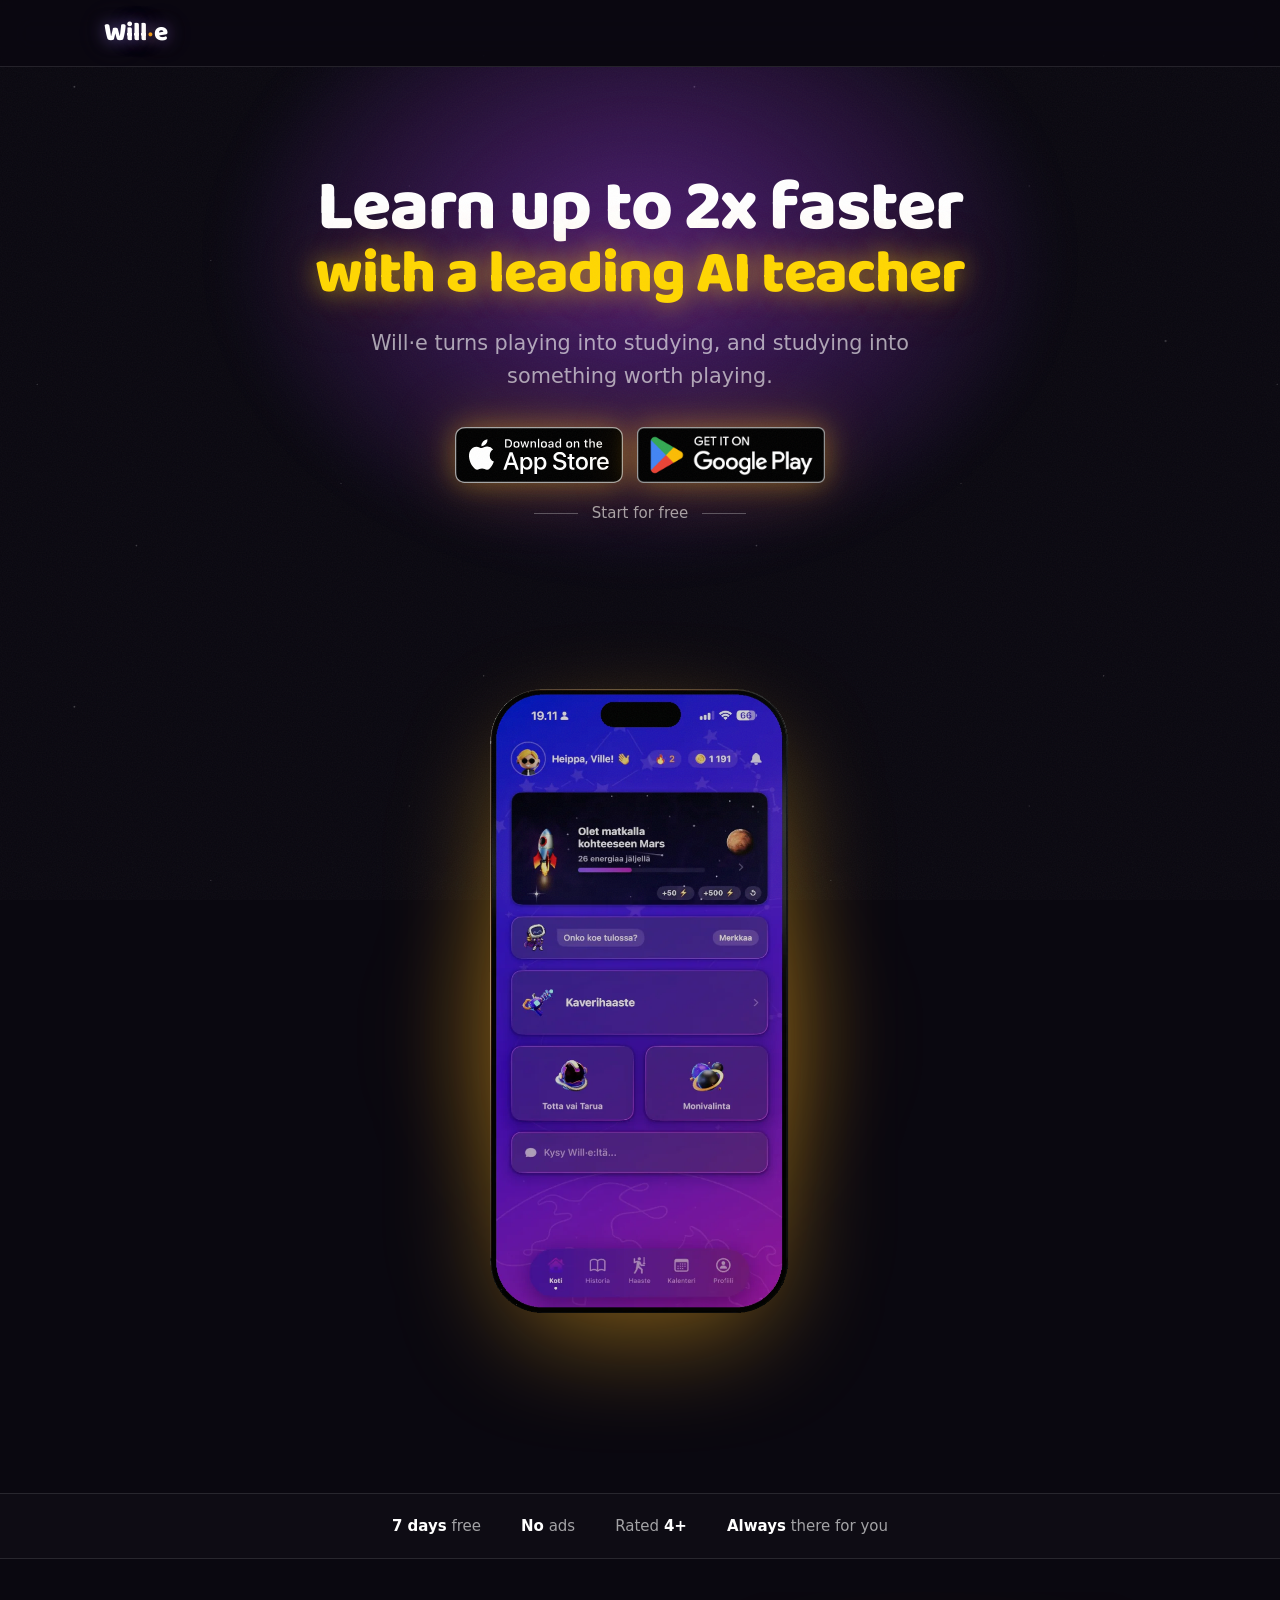
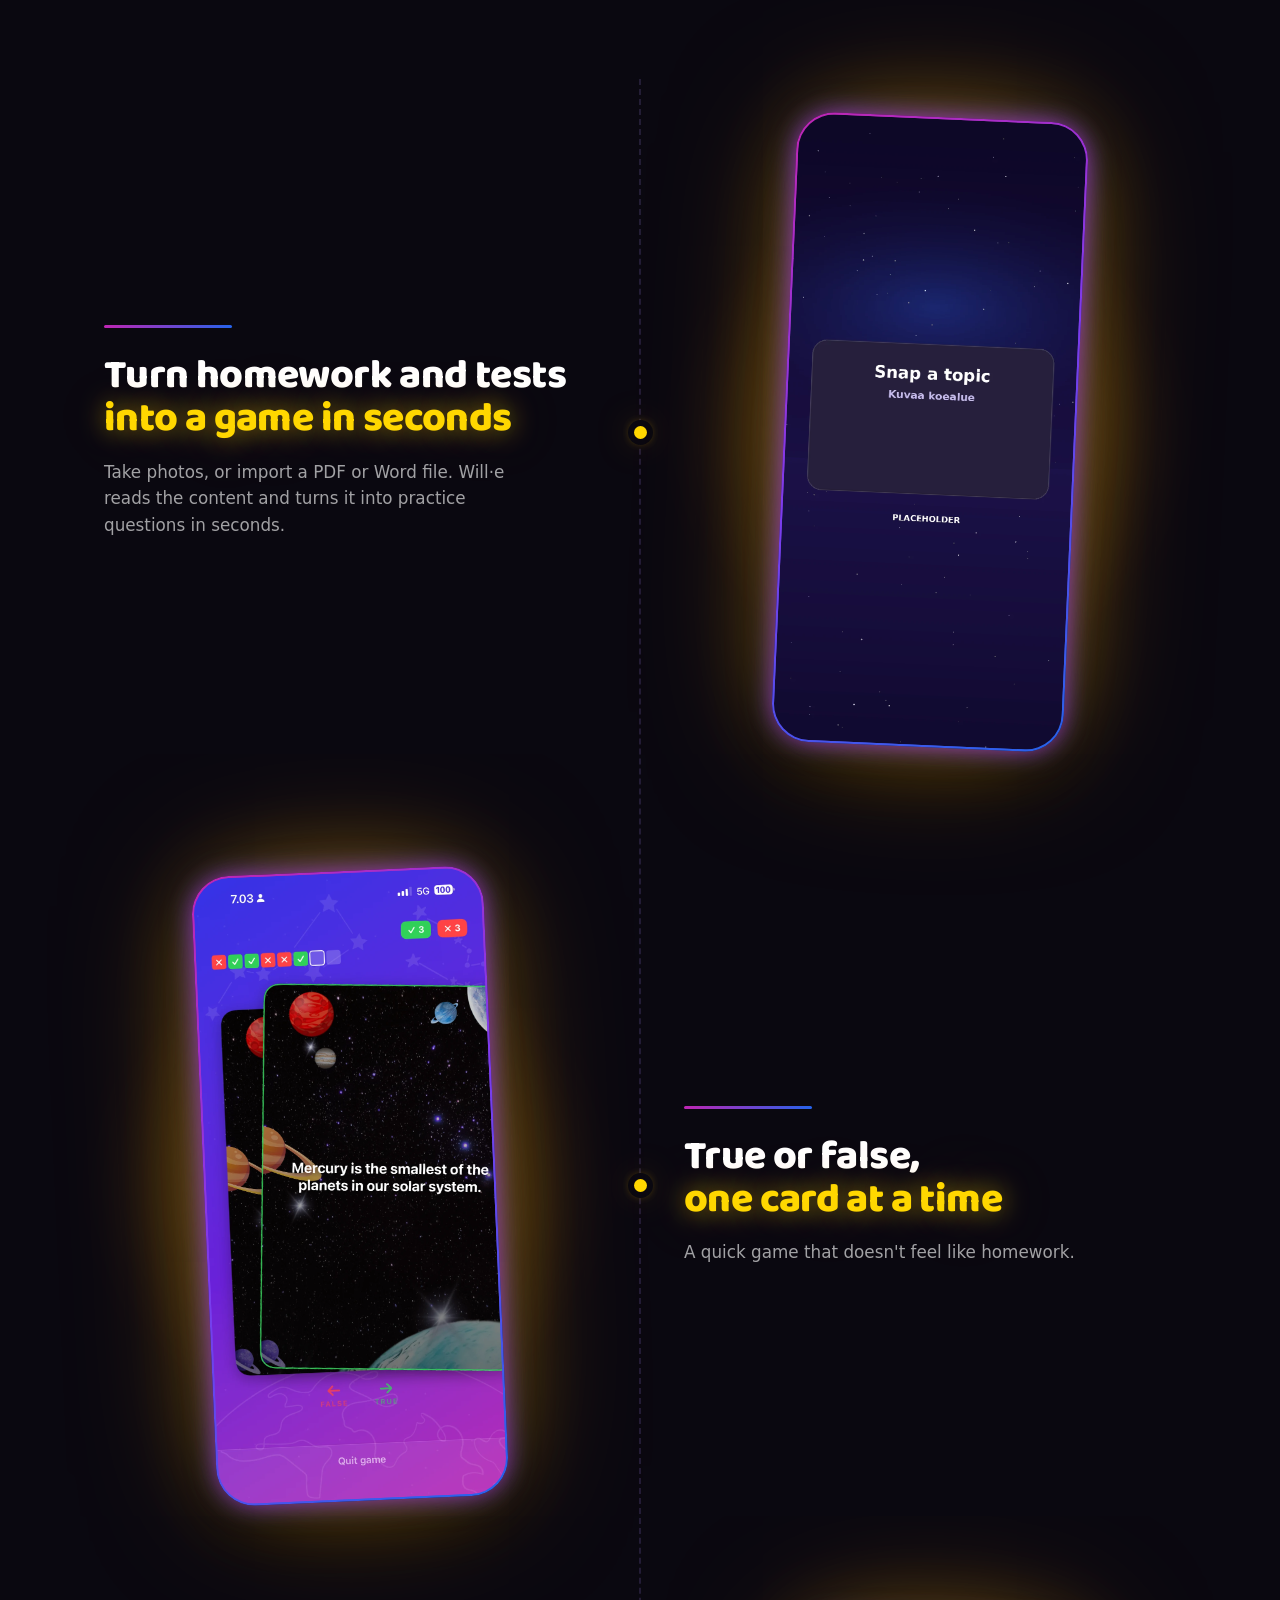
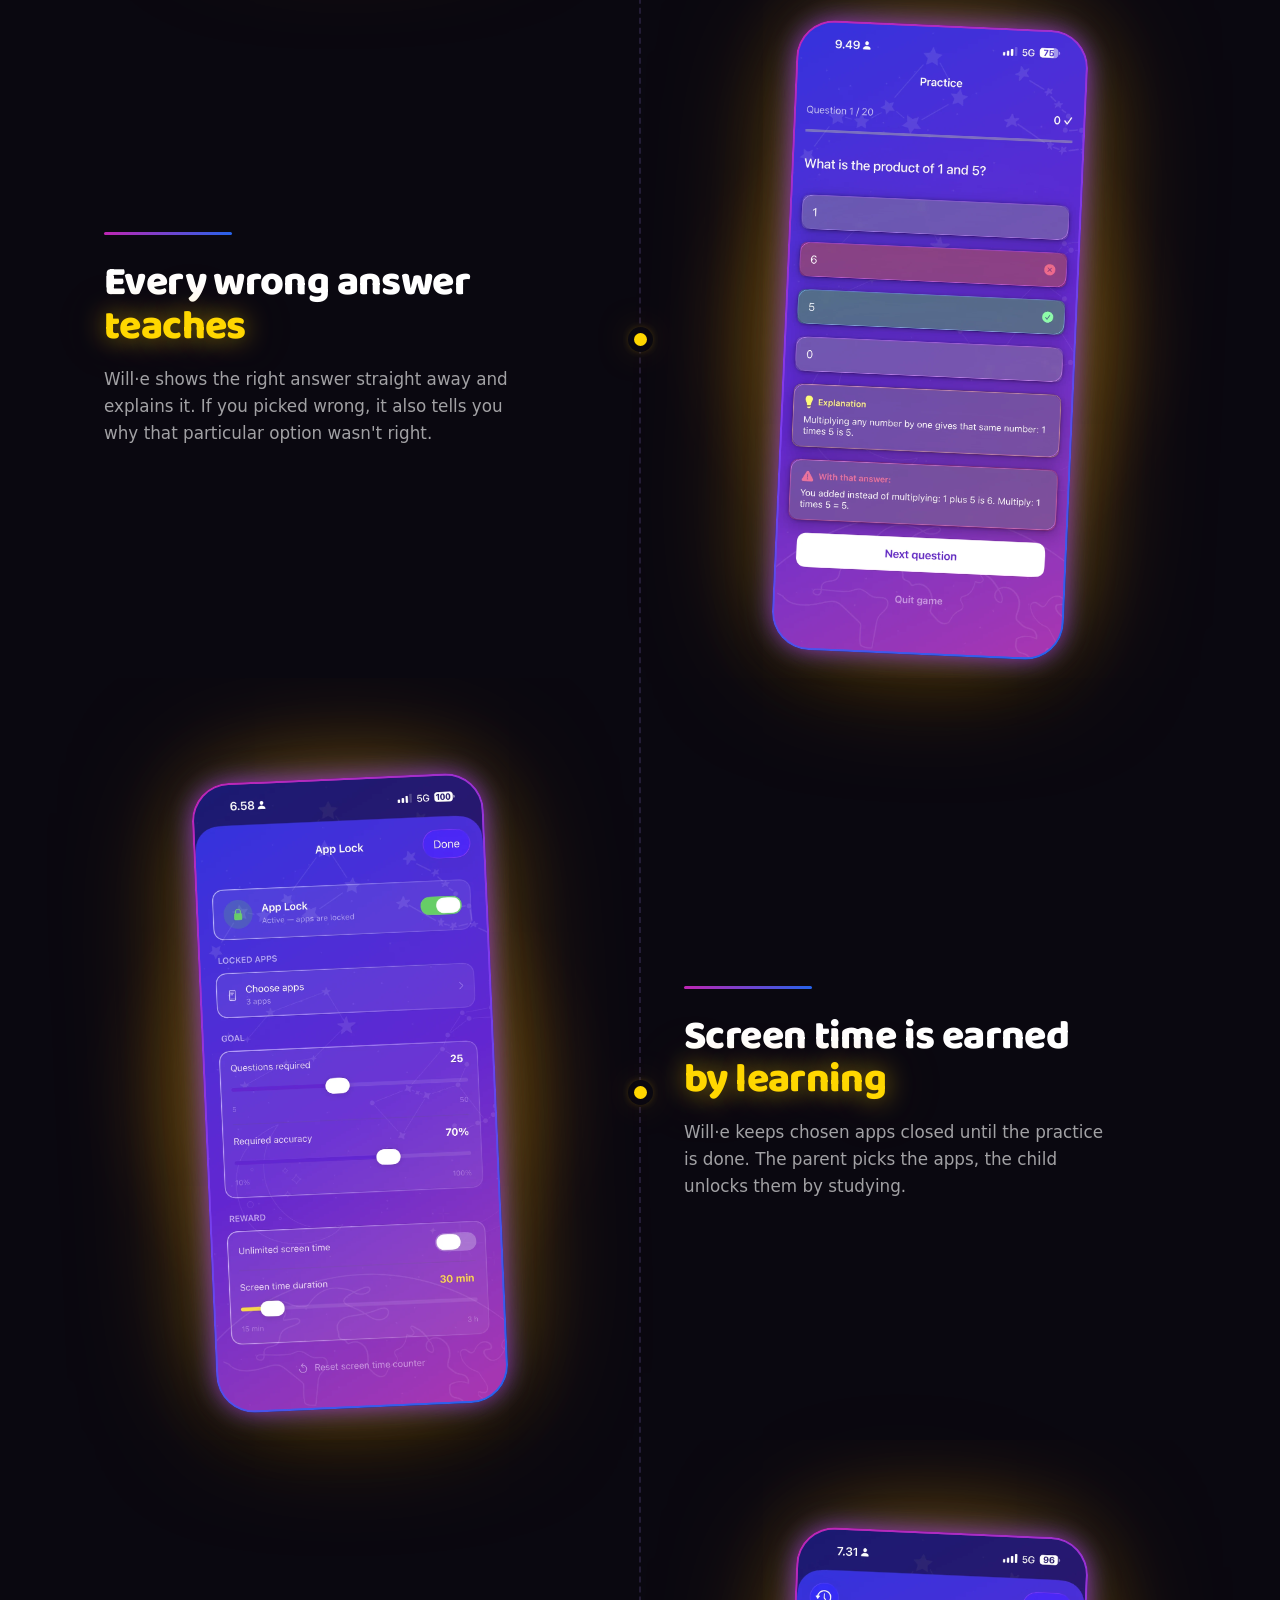
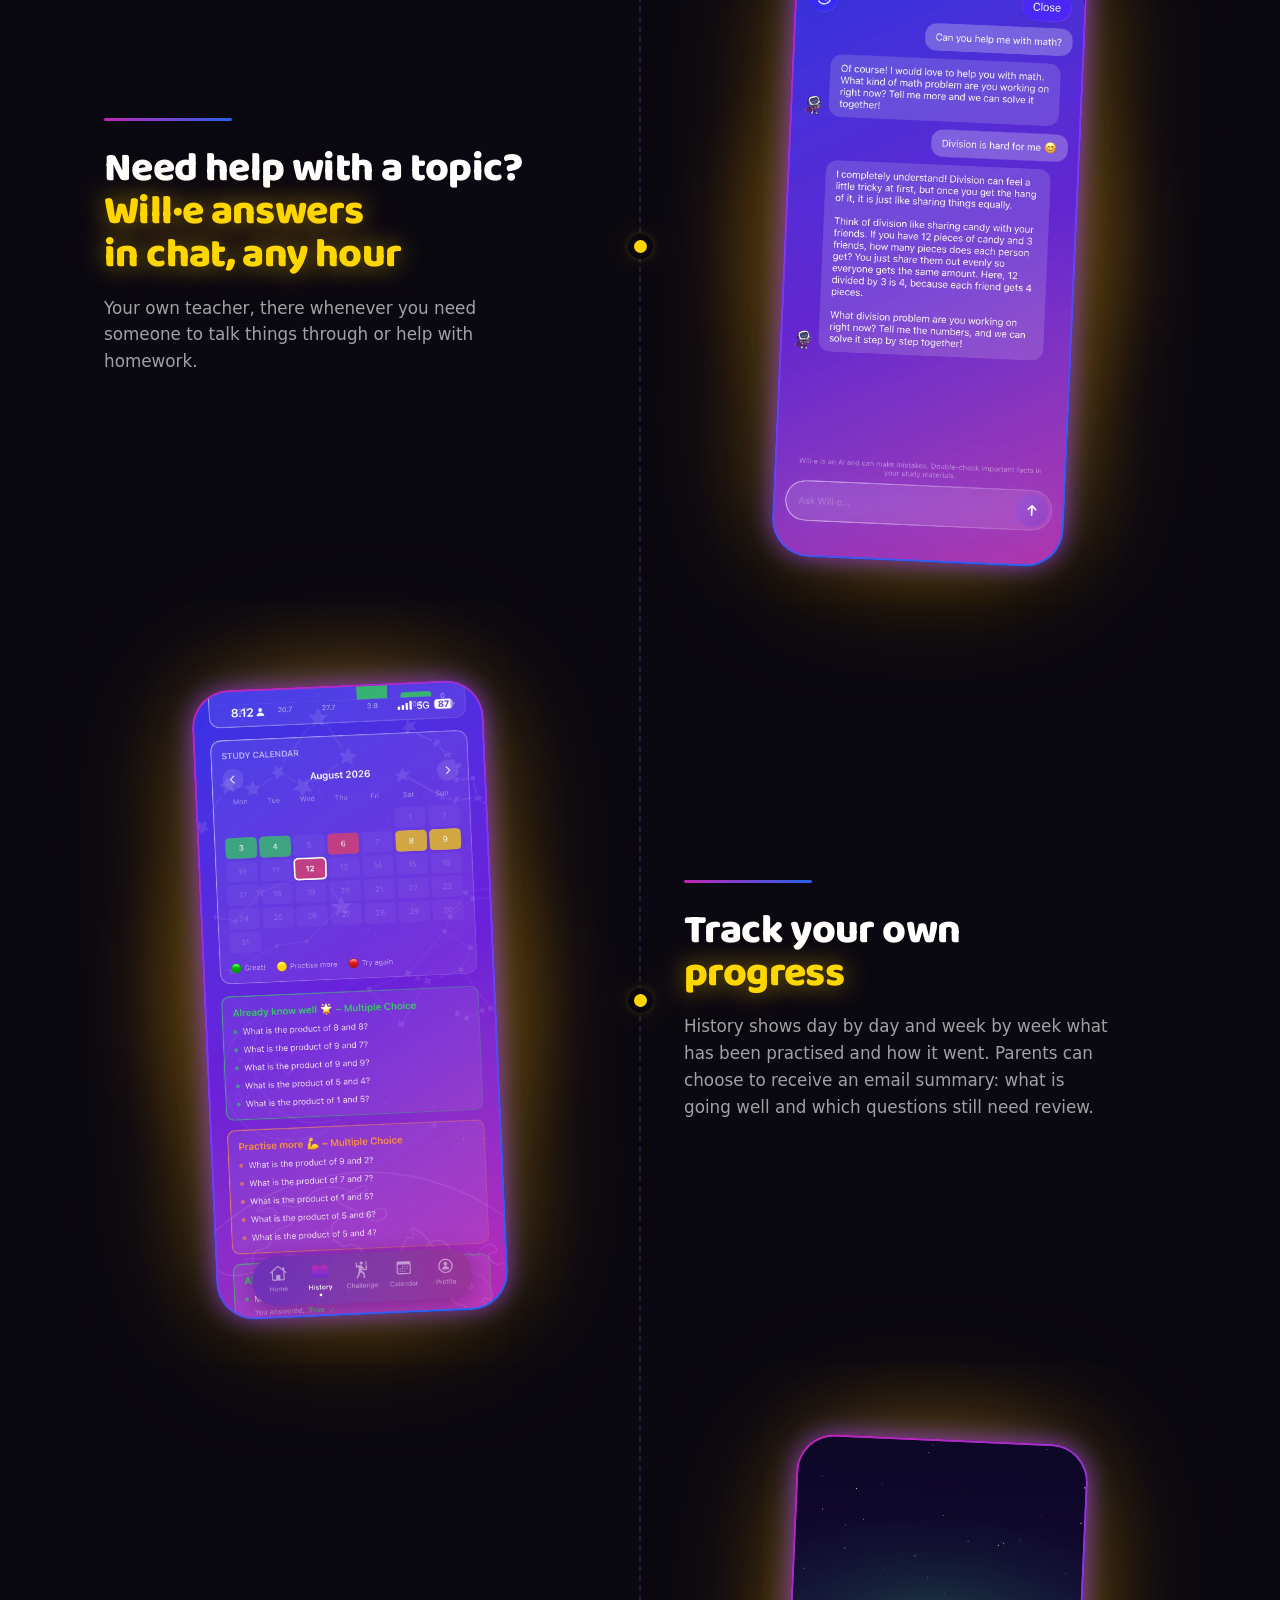
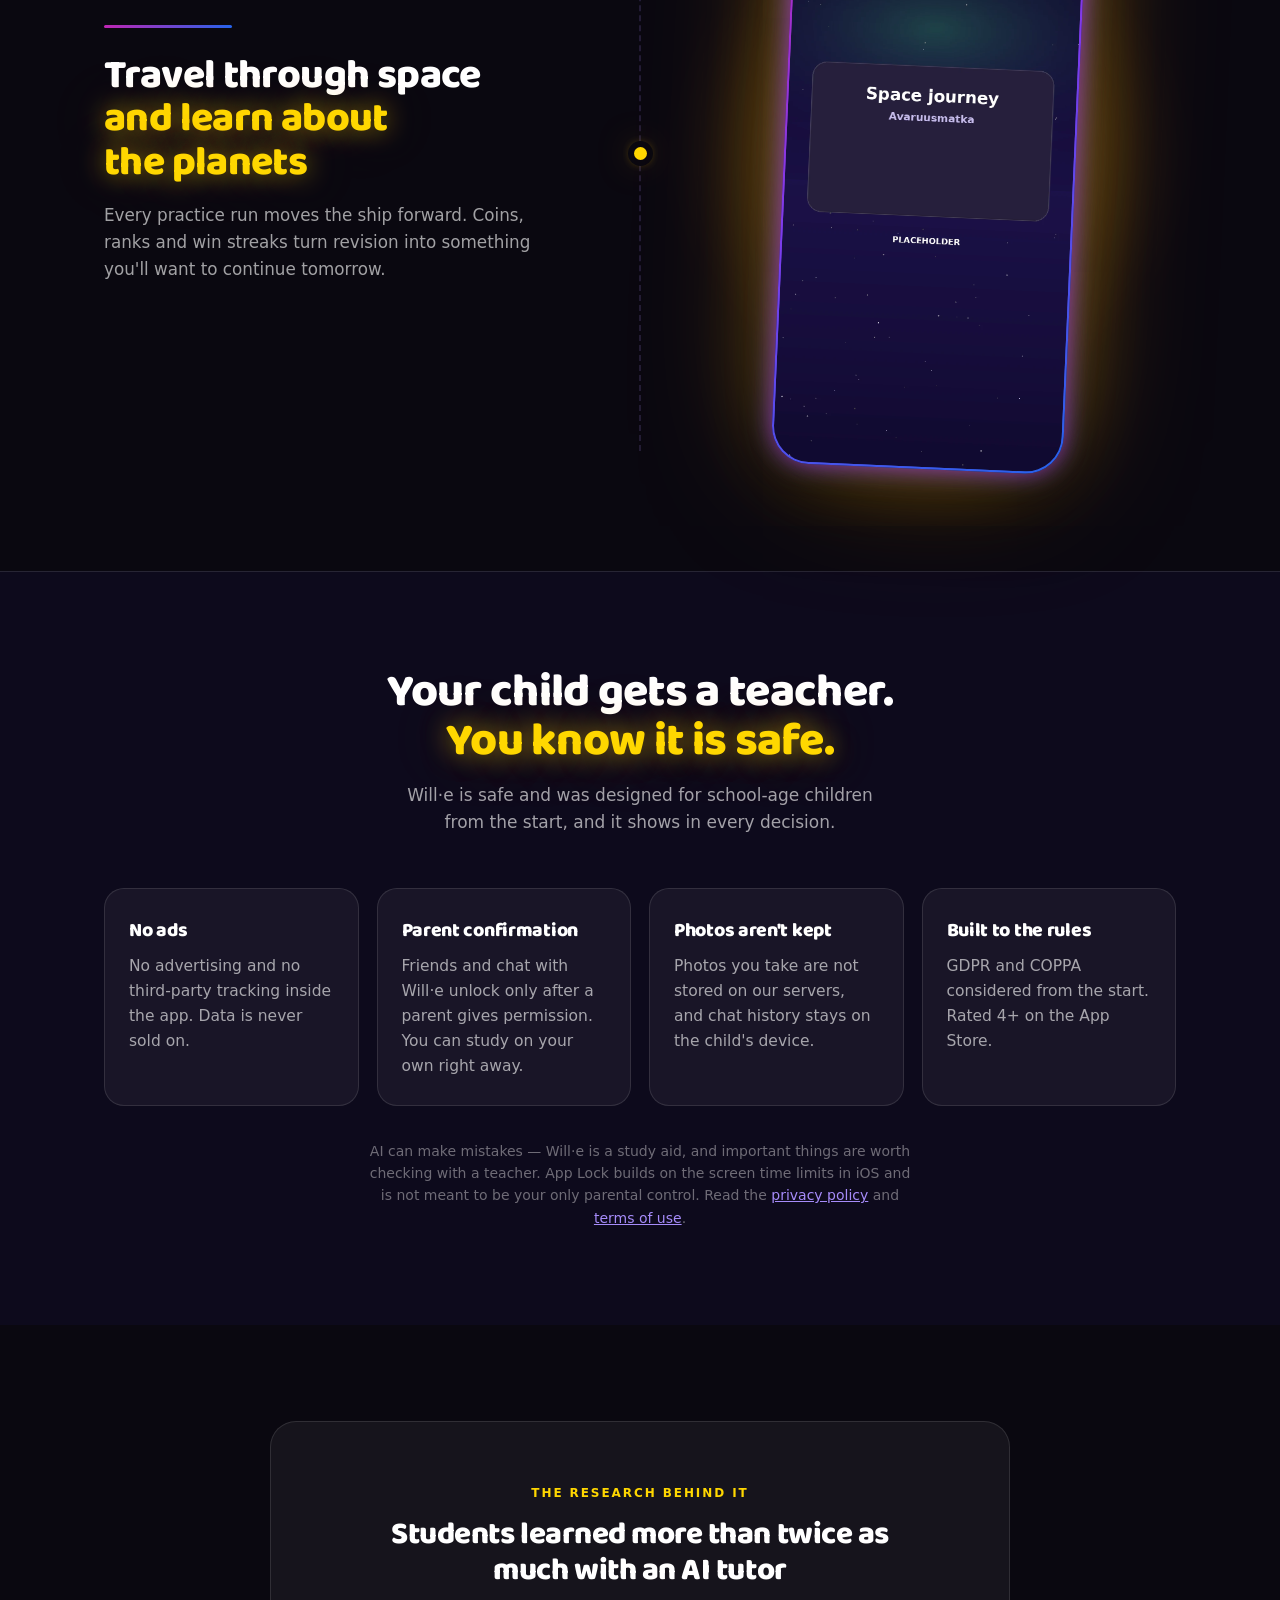
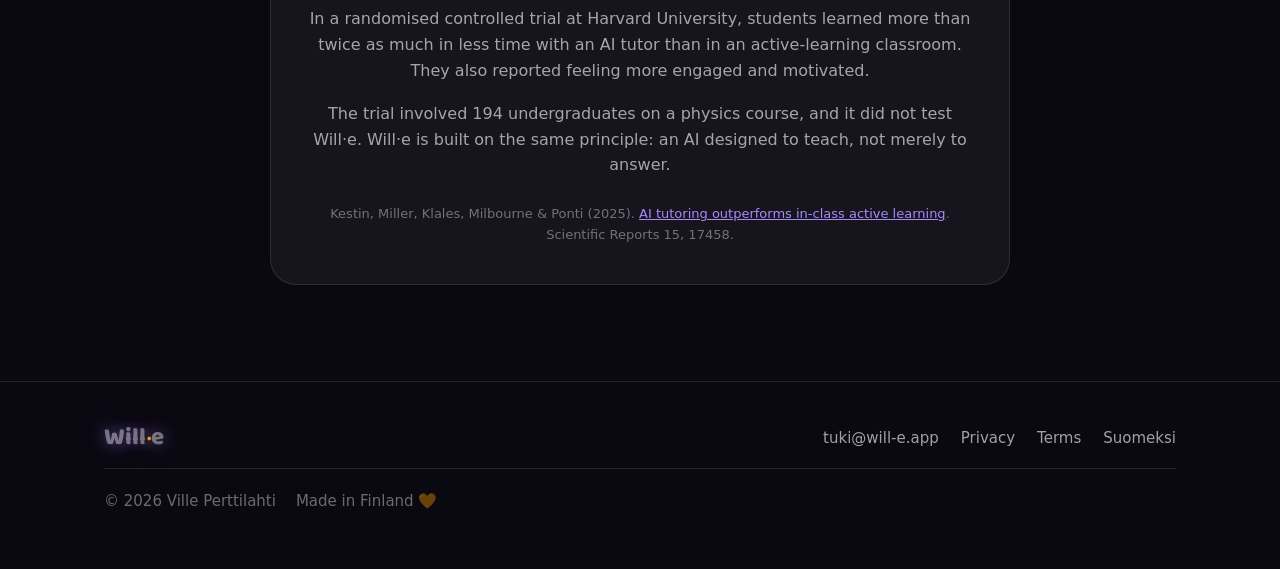
==== commit f4ef2d8c: "Update playstore" ====
--- a/index.html
+++ b/index.html
@@ -53,7 +53,7 @@
 <link rel="preconnect" href="https://fonts.googleapis.com">
 <link rel="preconnect" href="https://fonts.gstatic.com" crossorigin>
 <link href="https://fonts.googleapis.com/css2?family=Baloo+2:wght@600;700;800&display=swap" rel="stylesheet">
-<link rel="stylesheet" href="assets/style.css?v=30">
+<link rel="stylesheet" href="assets/style.css?v=31">
 <script type="application/ld+json">
 {
   "@context": "https://schema.org",
@@ -93,16 +93,6 @@
     </a>
 
     <span class="header-spacer"></span>
-
-    <nav class="lang" aria-label="Kieli">
-      <a href="/" aria-current="page" hreflang="fi">FI</a>
-      <a href="/en/" hreflang="en">EN</a>
-    </nav>
-
-    <a class="btn btn-small is-pending" href="#" role="button" aria-disabled="true"
-       data-appstore data-live="App Store">
-      <span class="btn-label">App Store</span>
-    </a>
   </div>
 </header>
 
@@ -118,12 +108,15 @@
         Will·e muuttaa pelaamisen opiskeluksi ja opiskelun hauskaksi pelaamiseksi.
       </p>
 
-      <div class="store-row reveal">
-        <a class="btn is-pending" href="#" role="button" aria-disabled="true"
-           data-appstore data-live="Lataa App Storesta">
-          <span class="btn-label">Tulossa syksyllä 2026</span>
+      <div class="store-badges reveal">
+        <a class="store-badge" href="https://apps.apple.com/app/id6776587160" rel="noopener">
+          <img src="assets/badges/appstore-fi.svg" height="56" alt="Lataa App Storesta">
         </a>
-      </div>
+        <a class="store-badge" href="https://play.google.com/store/apps/details?id=fi.wille.wille" rel="noopener">
+          <img src="assets/badges/googleplay-fi.png" height="56" alt="Lataa se Google Playsta">
+        </a>
+      </div>
+      <p class="store-tagline reveal"><span>Aloita ilmaiseksi</span></p>
 
       <div class="hero-figure hero-figure--anim glow-wrap reveal">
         <canvas class="hero-canvas" width="912" height="1808" aria-hidden="true"></canvas>
@@ -352,6 +345,6 @@
   </div>
 </footer>
 
-<script src="assets/site.js?v=30"></script>
+<script src="assets/site.js?v=31"></script>
 </body>
 </html>
--- a/assets/style.css
+++ b/assets/style.css
@@ -960,3 +960,51 @@
 }
 
 .hero-canvas { position: relative; z-index: 1; }
+
+
+/* --- 23. Kauppamerkit herossa ------------------------------------------- */
+/* Viralliset App Store- ja Google Play -merkit. Merkkejä ei saa muokata,
+   joten kultahehku tehdään drop-shadow-suotimella merkin ympärille —
+   se seuraa merkin pyöristettyjä kulmia, ei suorakulmiota. Molemmat
+   samankorkuisia, kuten kauppojen ohjeet edellyttävät. */
+.store-badges {
+  display: flex;
+  flex-wrap: wrap;
+  justify-content: center;
+  gap: 14px;
+  margin-top: 30px;
+}
+.store-badge {
+  display: block;
+  border-radius: 10px;
+  transition: transform .2s ease, filter .2s ease;
+  filter: drop-shadow(0 0 14px rgba(255, 190, 35, .38))
+          drop-shadow(0 0 32px rgba(255, 165, 20, .22));
+}
+.store-badge img {
+  display: block;
+  height: clamp(40px, 11.4vw, 56px);
+  width: auto;
+}
+.store-badge:hover {
+  transform: translateY(-2px);
+  filter: drop-shadow(0 0 18px rgba(255, 190, 35, .55))
+          drop-shadow(0 0 40px rgba(255, 165, 20, .32));
+}
+.store-tagline {
+  display: flex;
+  align-items: center;
+  justify-content: center;
+  gap: 14px;
+  margin-top: 18px;
+  font-size: 15px;
+  color: var(--text-2);
+}
+.store-tagline::before,
+.store-tagline::after {
+  content: "";
+  width: 44px;
+  height: 1px;
+  background: currentColor;
+  opacity: .45;
+}
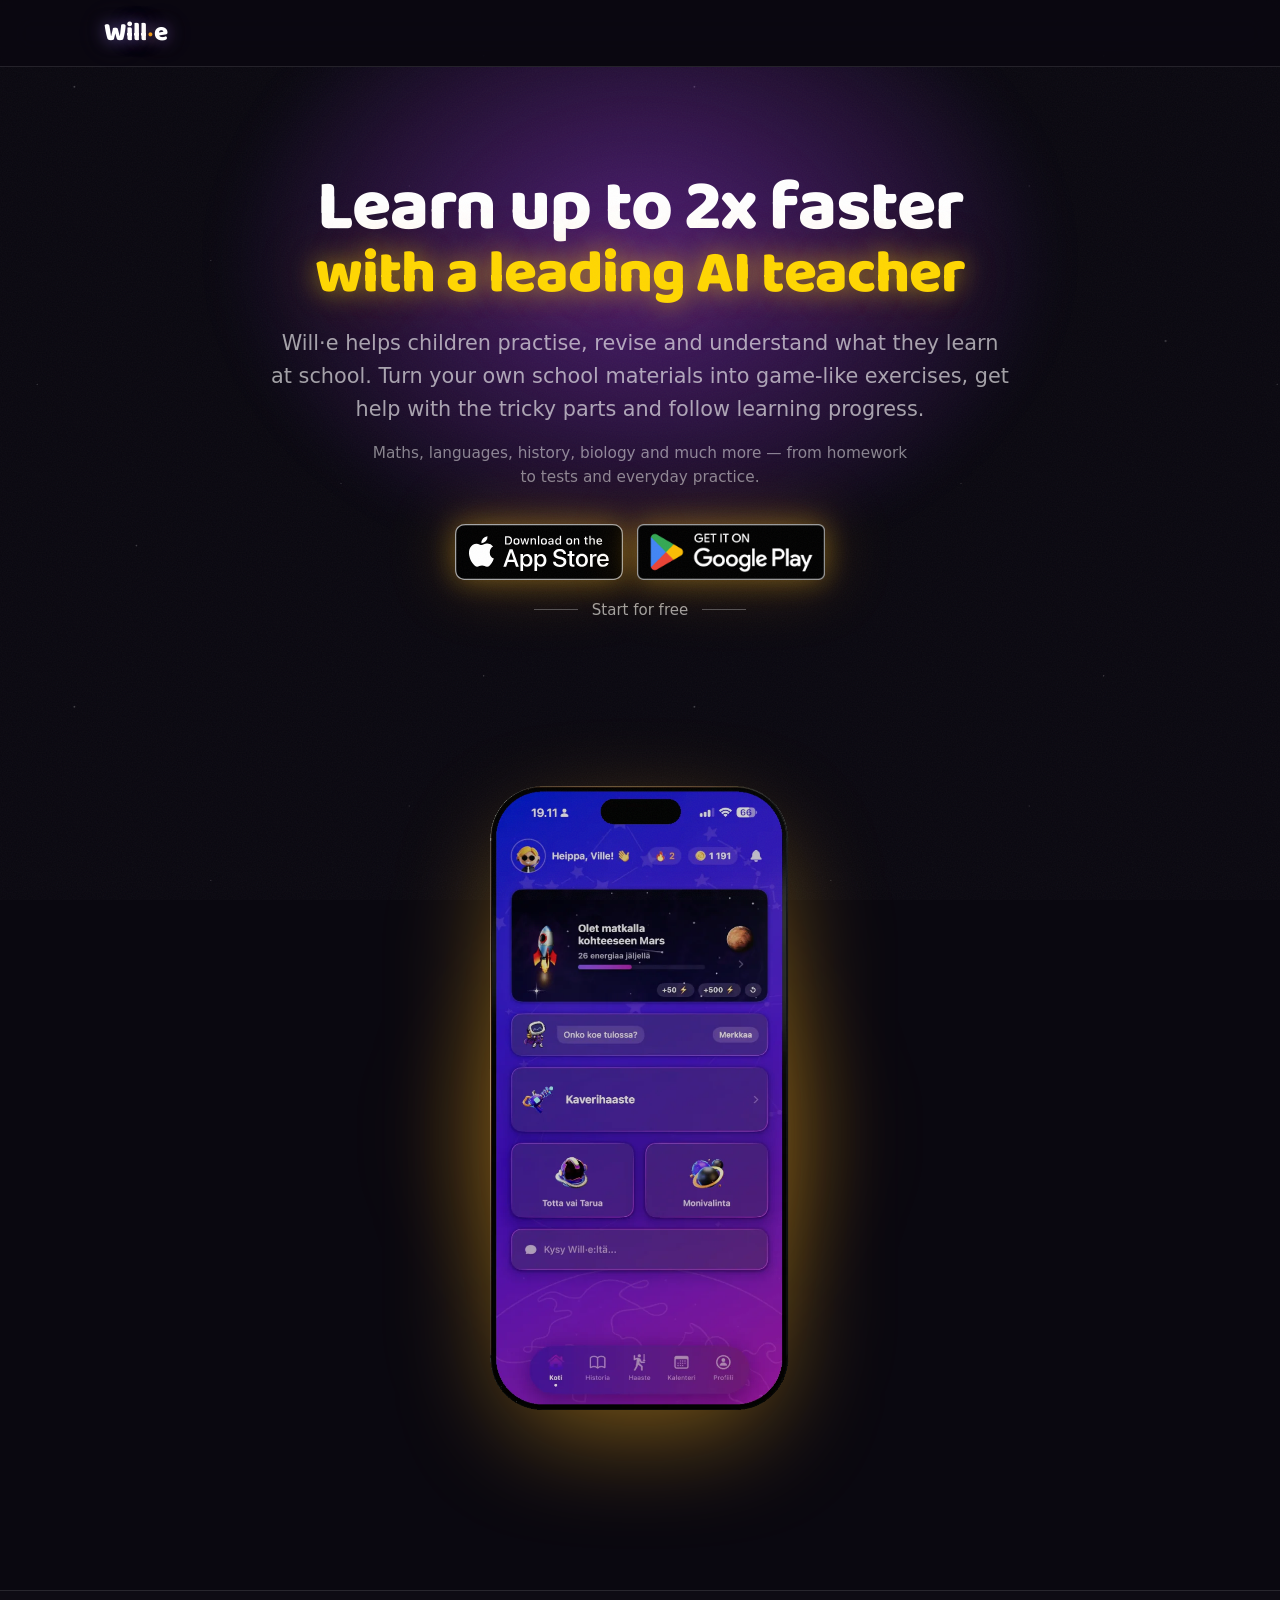
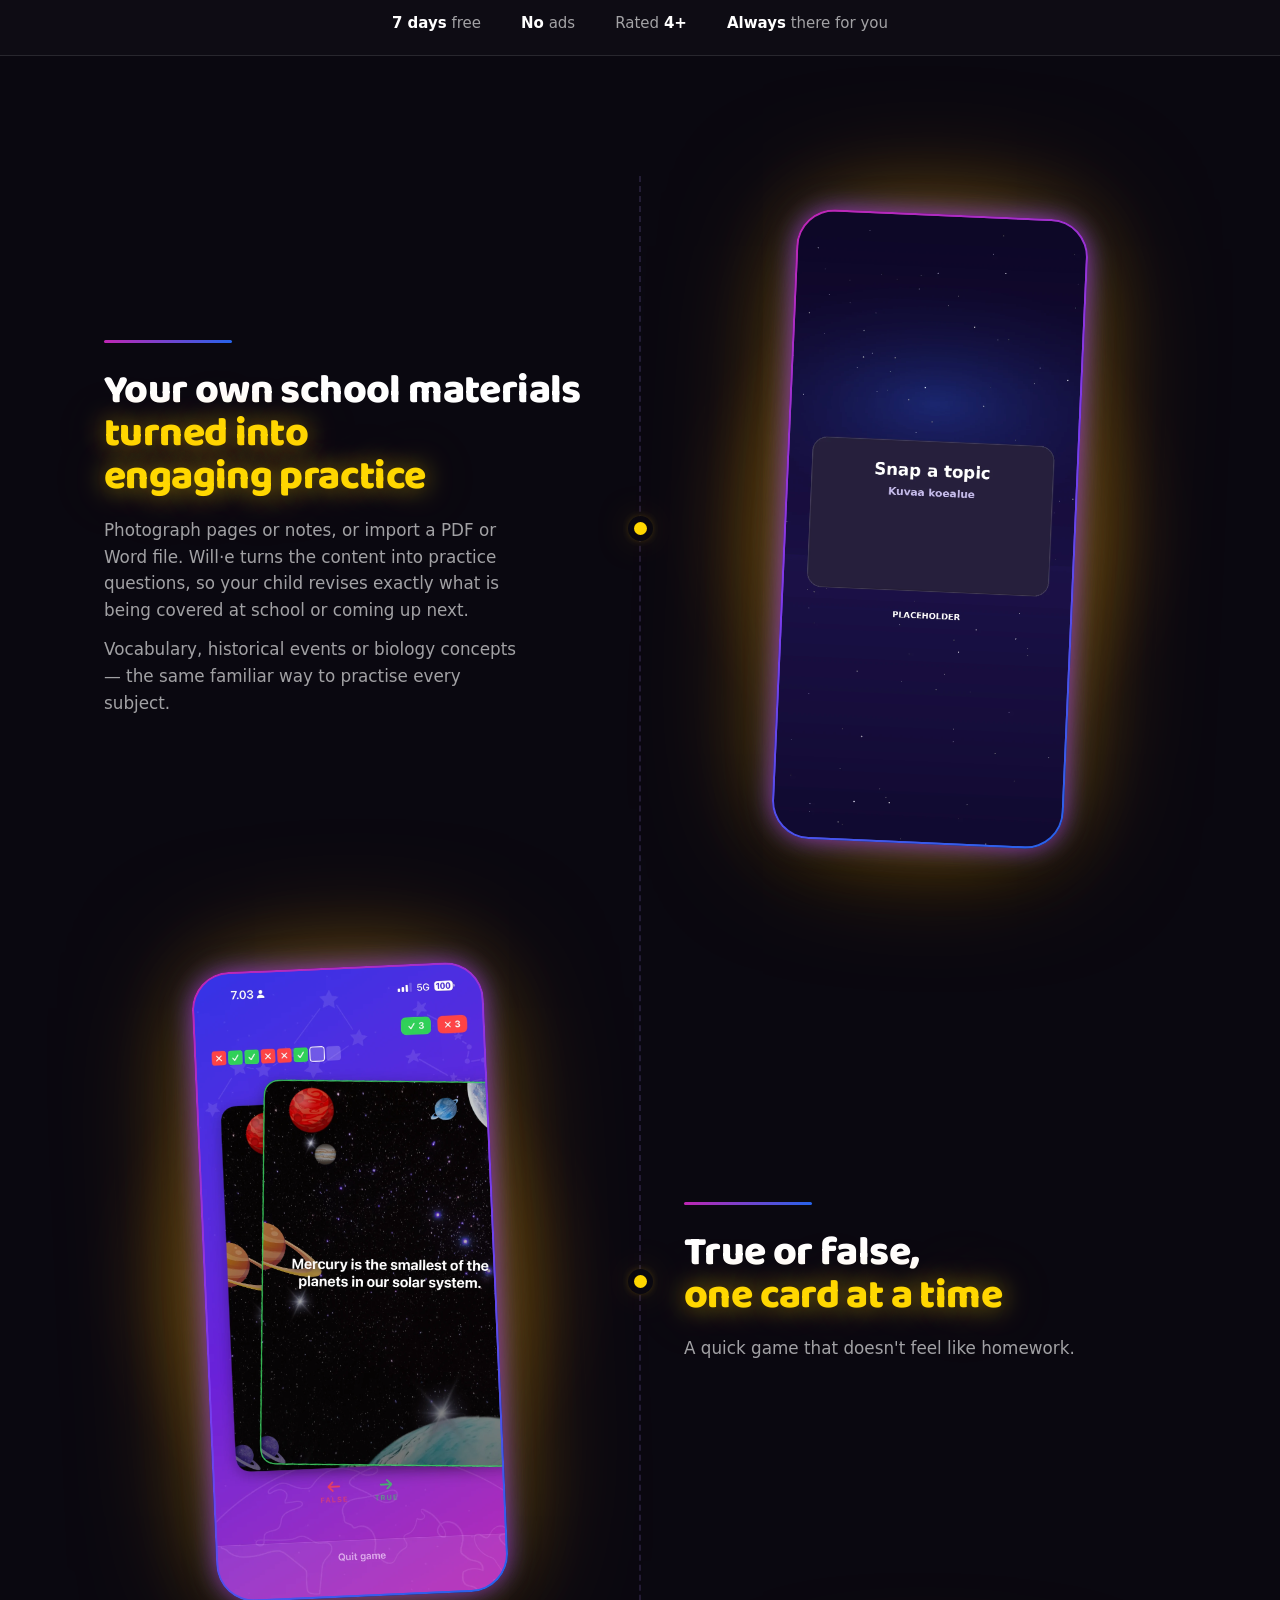
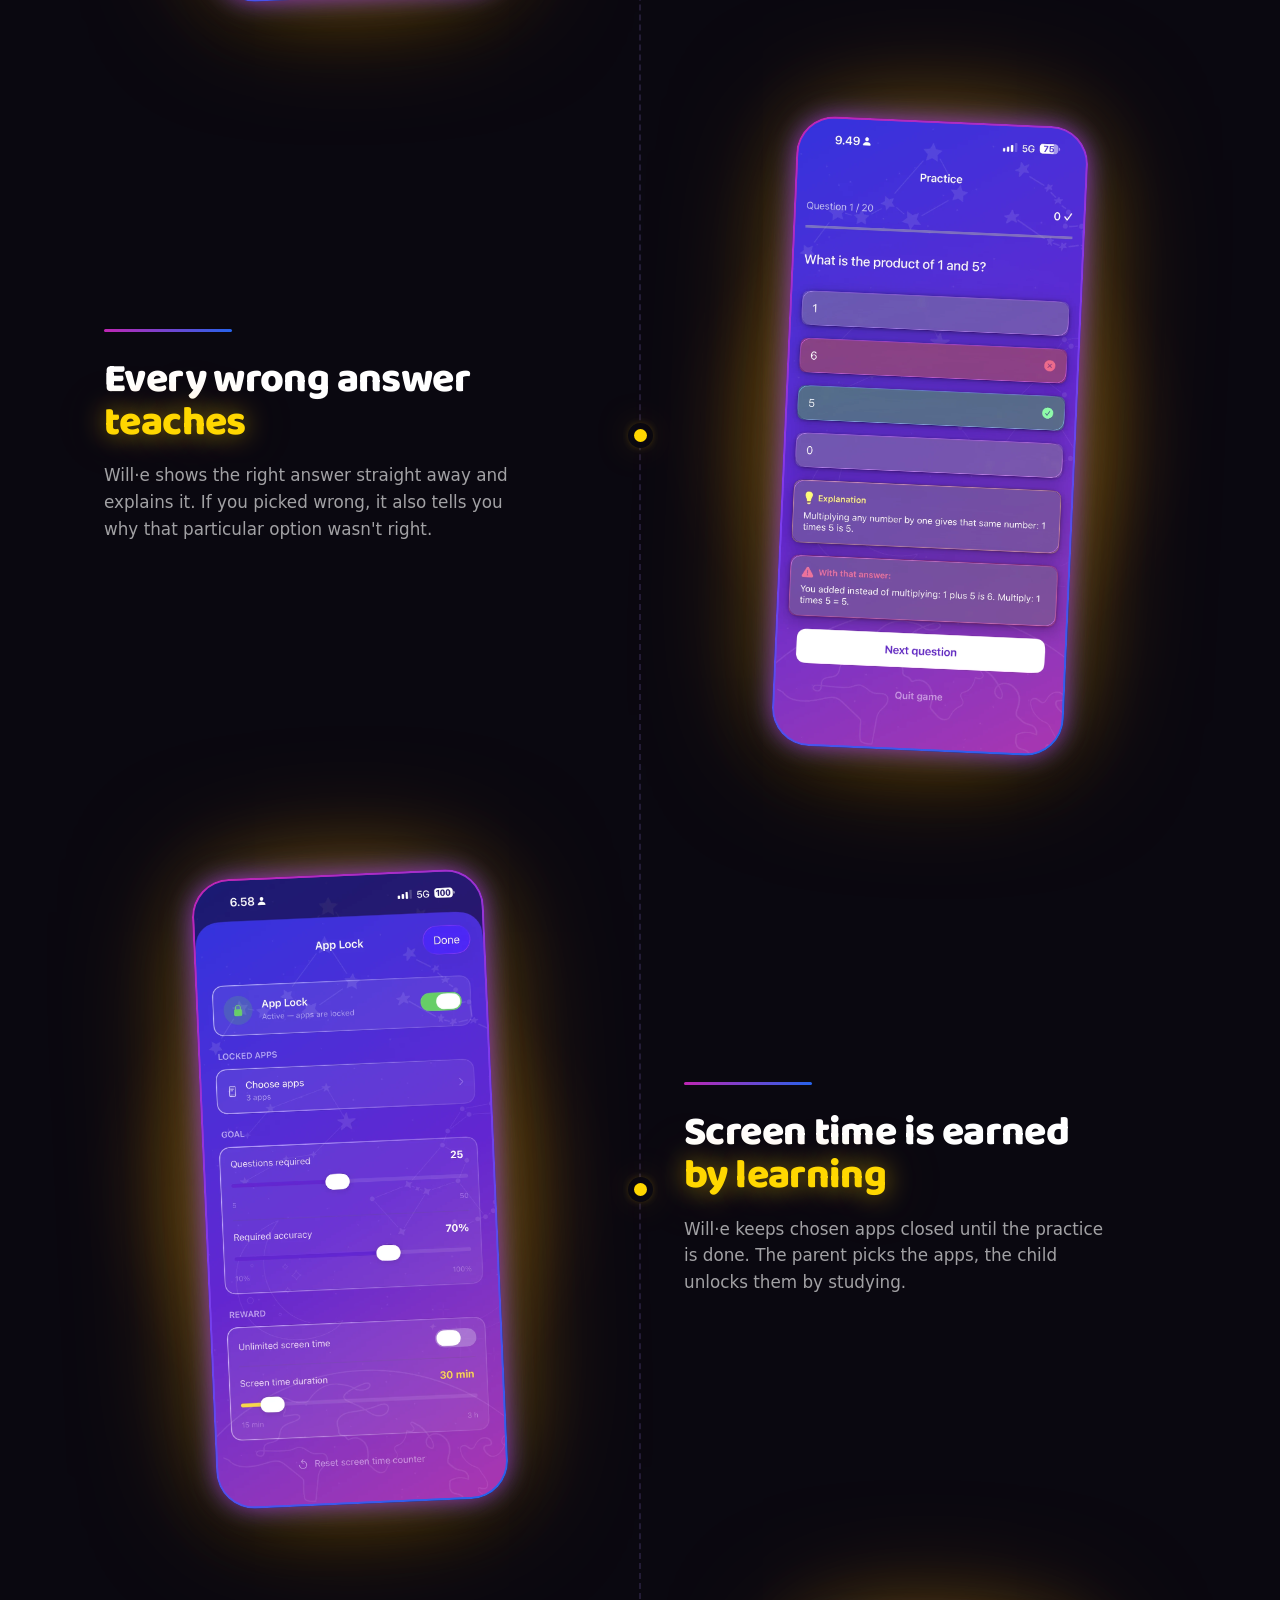
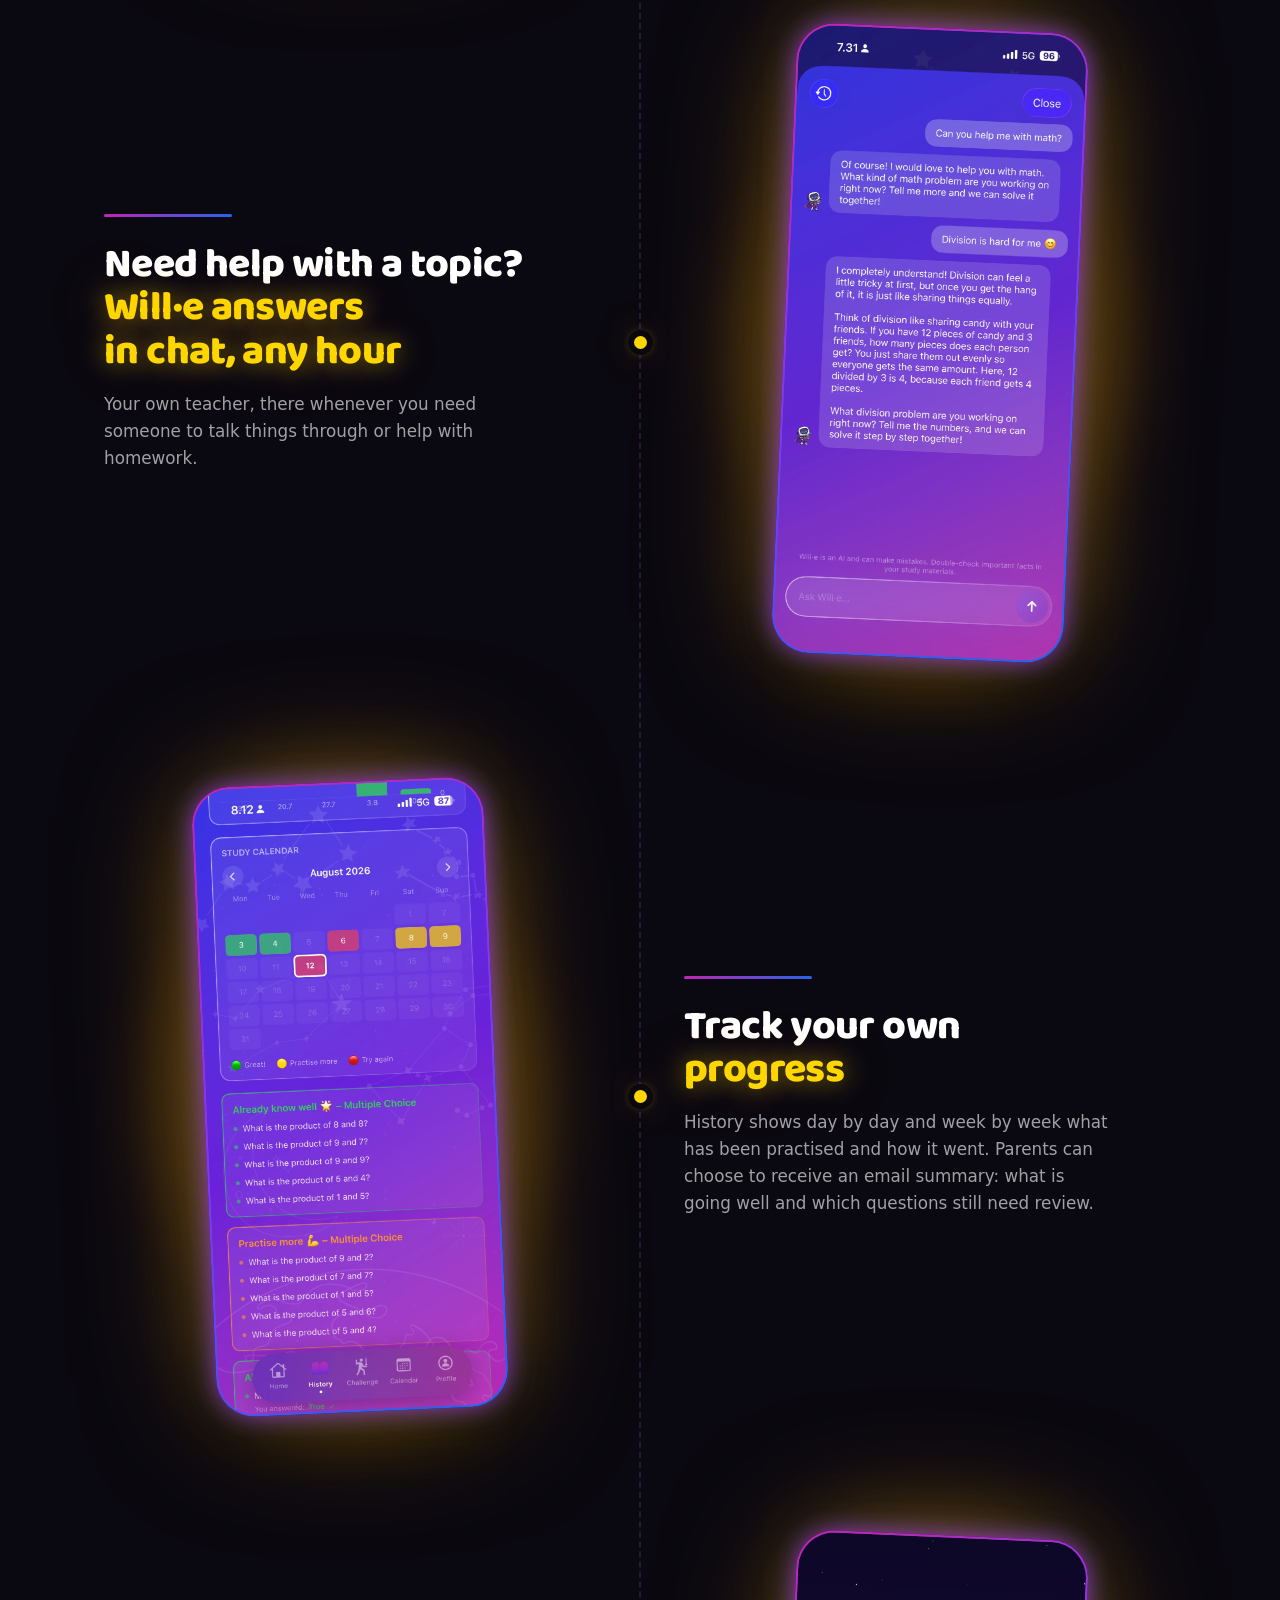
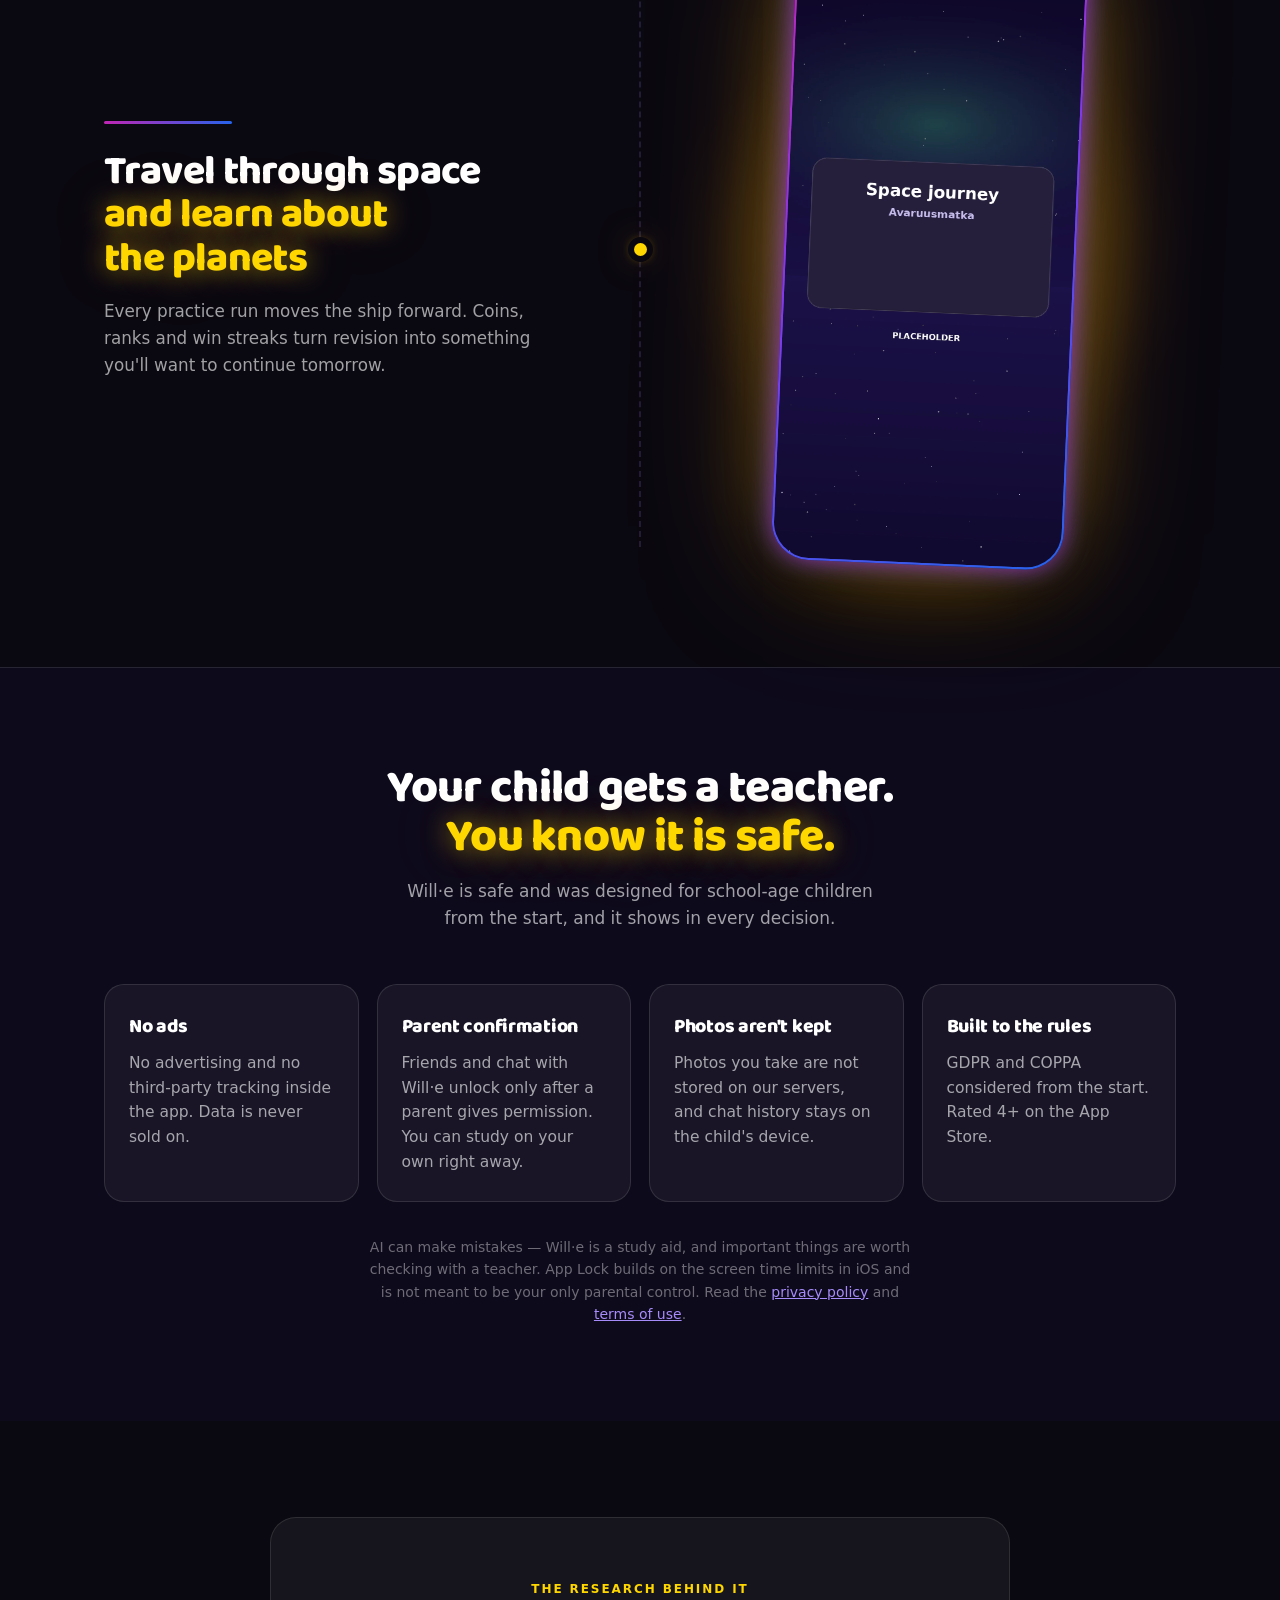
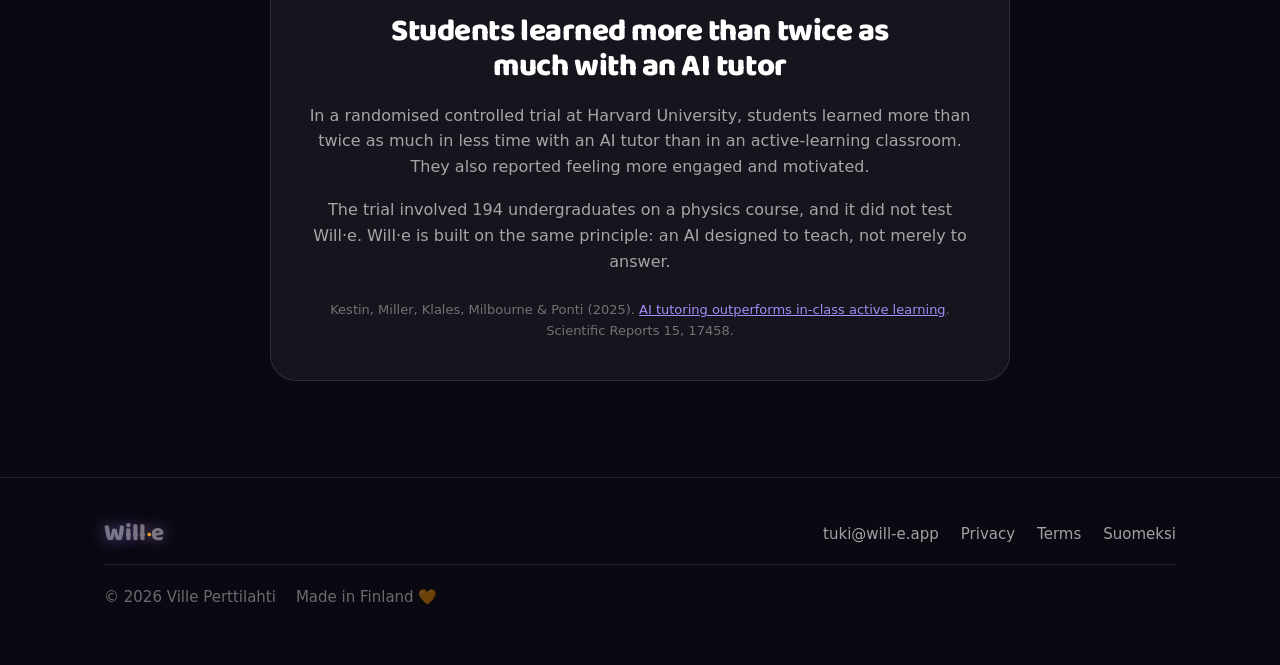
==== commit b137a0df: "Add files via upload" ====
--- a/index.html
+++ b/index.html
@@ -53,7 +53,7 @@
 <link rel="preconnect" href="https://fonts.googleapis.com">
 <link rel="preconnect" href="https://fonts.gstatic.com" crossorigin>
 <link href="https://fonts.googleapis.com/css2?family=Baloo+2:wght@600;700;800&display=swap" rel="stylesheet">
-<link rel="stylesheet" href="assets/style.css?v=31">
+<link rel="stylesheet" href="assets/style.css?v=32">
 <script type="application/ld+json">
 {
   "@context": "https://schema.org",
@@ -105,7 +105,10 @@
       <h1 class="reveal">Opi jopa 2x nopeammin<em>Johtavan tekoälyopettajan kanssa</em></h1>
 
       <p class="lead reveal">
-        Will·e muuttaa pelaamisen opiskeluksi ja opiskelun hauskaksi pelaamiseksi.
+        Will·e auttaa harjoittelemaan, kertaamaan ja ymmärtämään koulussa opittua. Muuta omat koulumateriaalit pelillisiksi tehtäviksi, kysy apua vaikeisiin kohtiin ja seuraa oppimisen edistymistä.
+      </p>
+      <p class="lead lead-sub reveal">
+        Matematiikkaa, kieliä, historiaa, biologiaa ja paljon muuta — läksyistä kokeisiin ja päivittäiseen harjoitteluun.
       </p>
 
       <div class="store-badges reveal">
@@ -149,9 +152,12 @@
       <span class="stop" aria-hidden="true"></span>
       <div class="feature-text">
         <span class="rule" aria-hidden="true"></span>
-        <h2>Muuta läksyt ja kokeet<em>hetkessä peliksi</em></h2>
-        <p>
-          Ota kuvia tai tuo PDF- tai Word-tiedosto. Will·e lukee sisällön ja tekee siitä harjoituskysymyksiä hetkessä.
+        <h2>Omista koulumateriaaleista<em>innostavaa harjoittelua</em></h2>
+        <p>
+          Kuvaa sivuja tai muistiinpanoja, tai tuo PDF- tai Word-tiedosto. Will·e tekee sisällöstä harjoituskysymyksiä, joiden avulla lapsi kertaa juuri koulussa käsiteltäviä tai tulevia asioita.
+        </p>
+        <p>
+          Englannin sanoja, historian tapahtumia tai biologian käsitteitä — sama tuttu tapa harjoitella eri oppiaineita.
         </p>
       </div>
       <div class="feature-shot glow-wrap">
@@ -345,6 +351,6 @@
   </div>
 </footer>
 
-<script src="assets/site.js?v=31"></script>
+<script src="assets/site.js?v=32"></script>
 </body>
 </html>
--- a/assets/style.css
+++ b/assets/style.css
@@ -1008,3 +1008,10 @@
   background: currentColor;
   opacity: .45;
 }
+
+/* Heron toinen ingressirivi: aineluettelo, hieman pienempi ja himmeämpi. */
+.hero .lead { max-width: 56ch; }
+/* Negatiivinen ylämarginaali: ingressin 34 px:n alamarginaali muuten
+   erottaisi aineluettelon liian kauas siitä tekstistä, jota se täydentää. */
+.hero .lead-sub { margin-top: -20px; font-size: .9em; color: var(--text-2); opacity: .8; }
+.feature-text p + p { margin-top: 12px; }
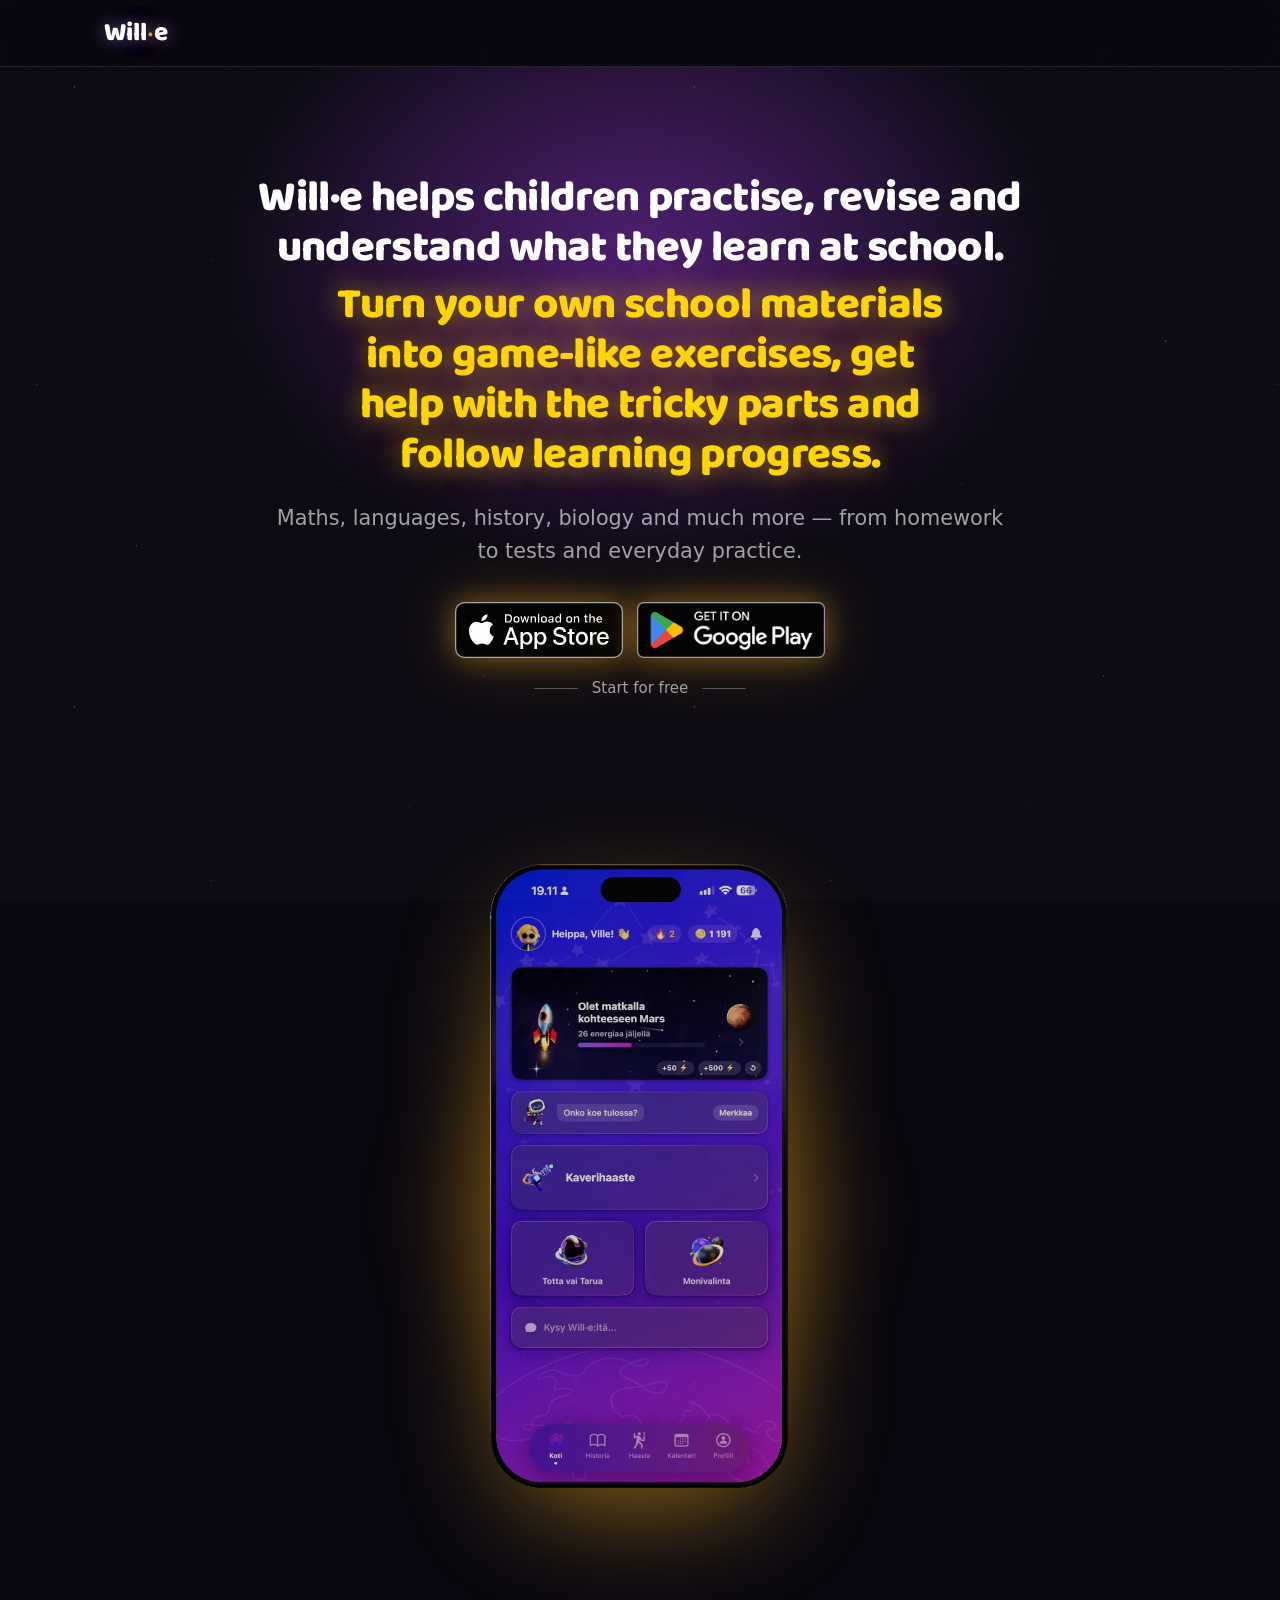
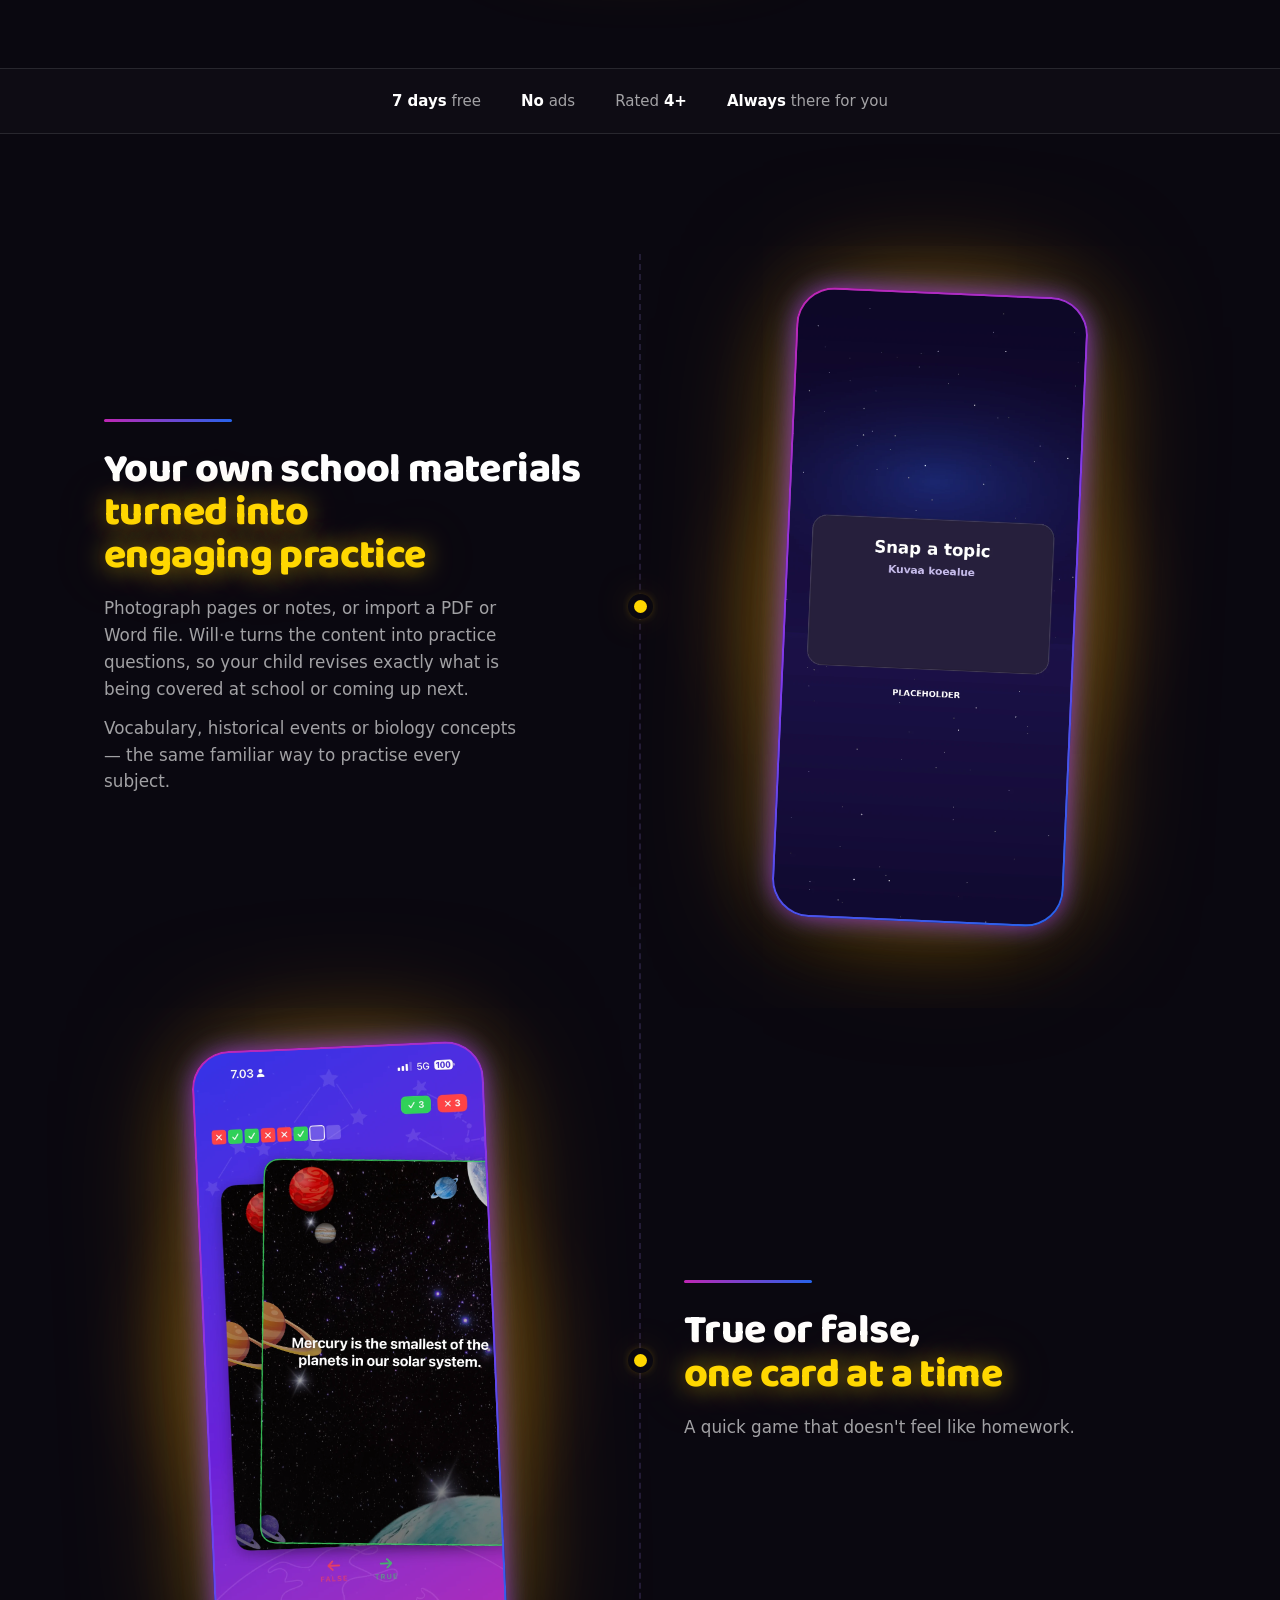
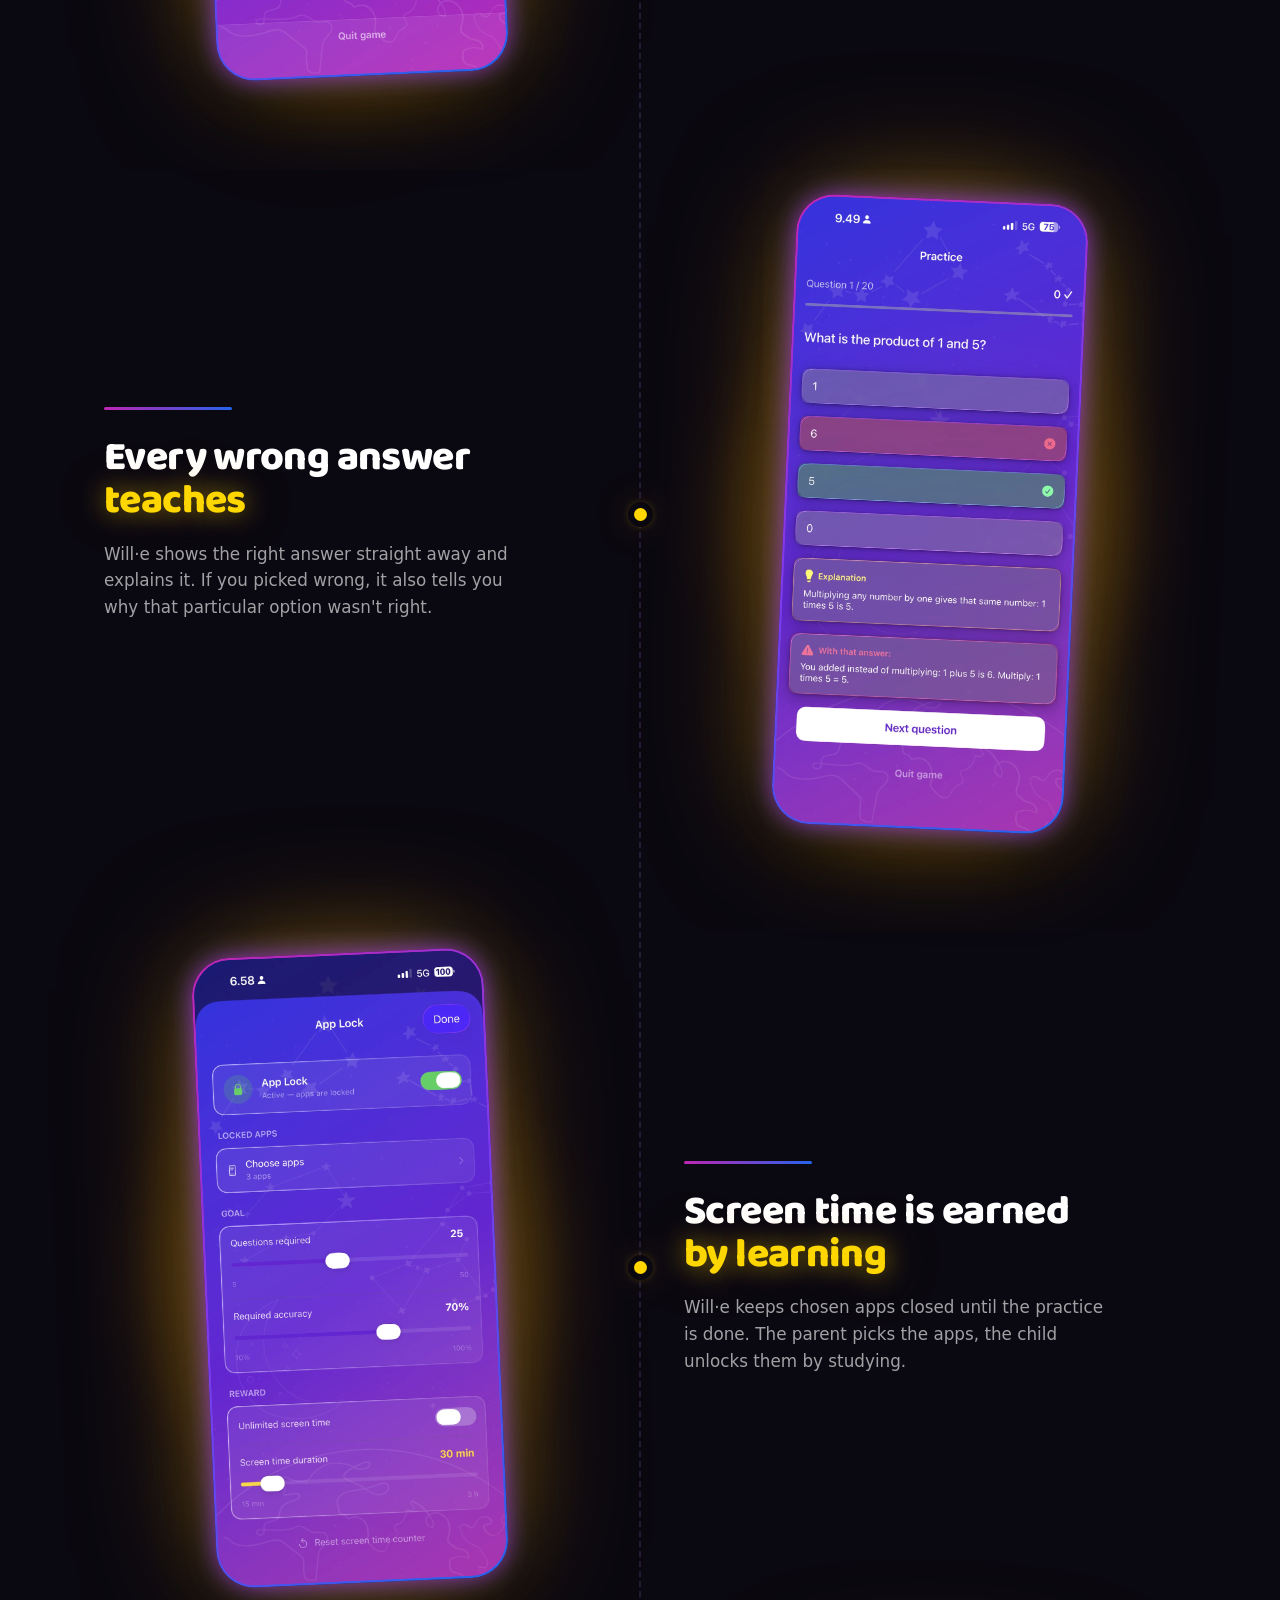
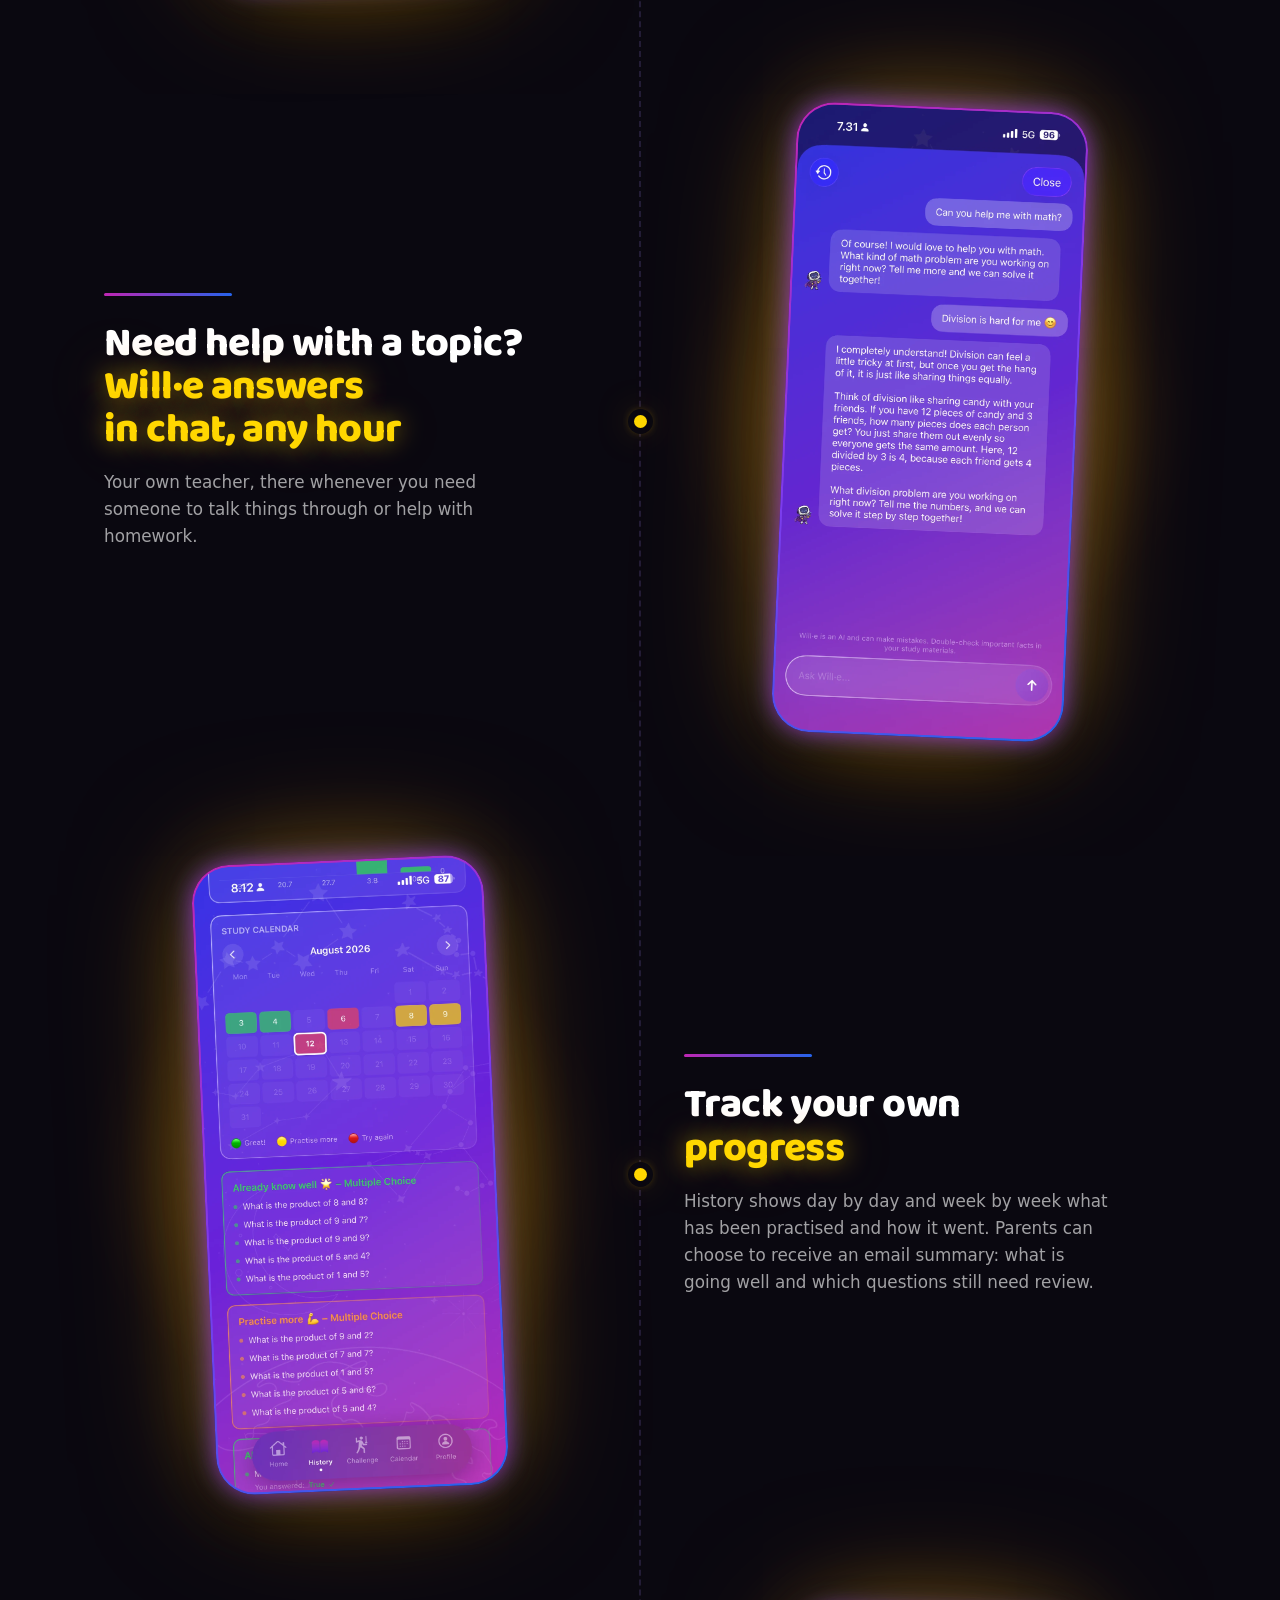
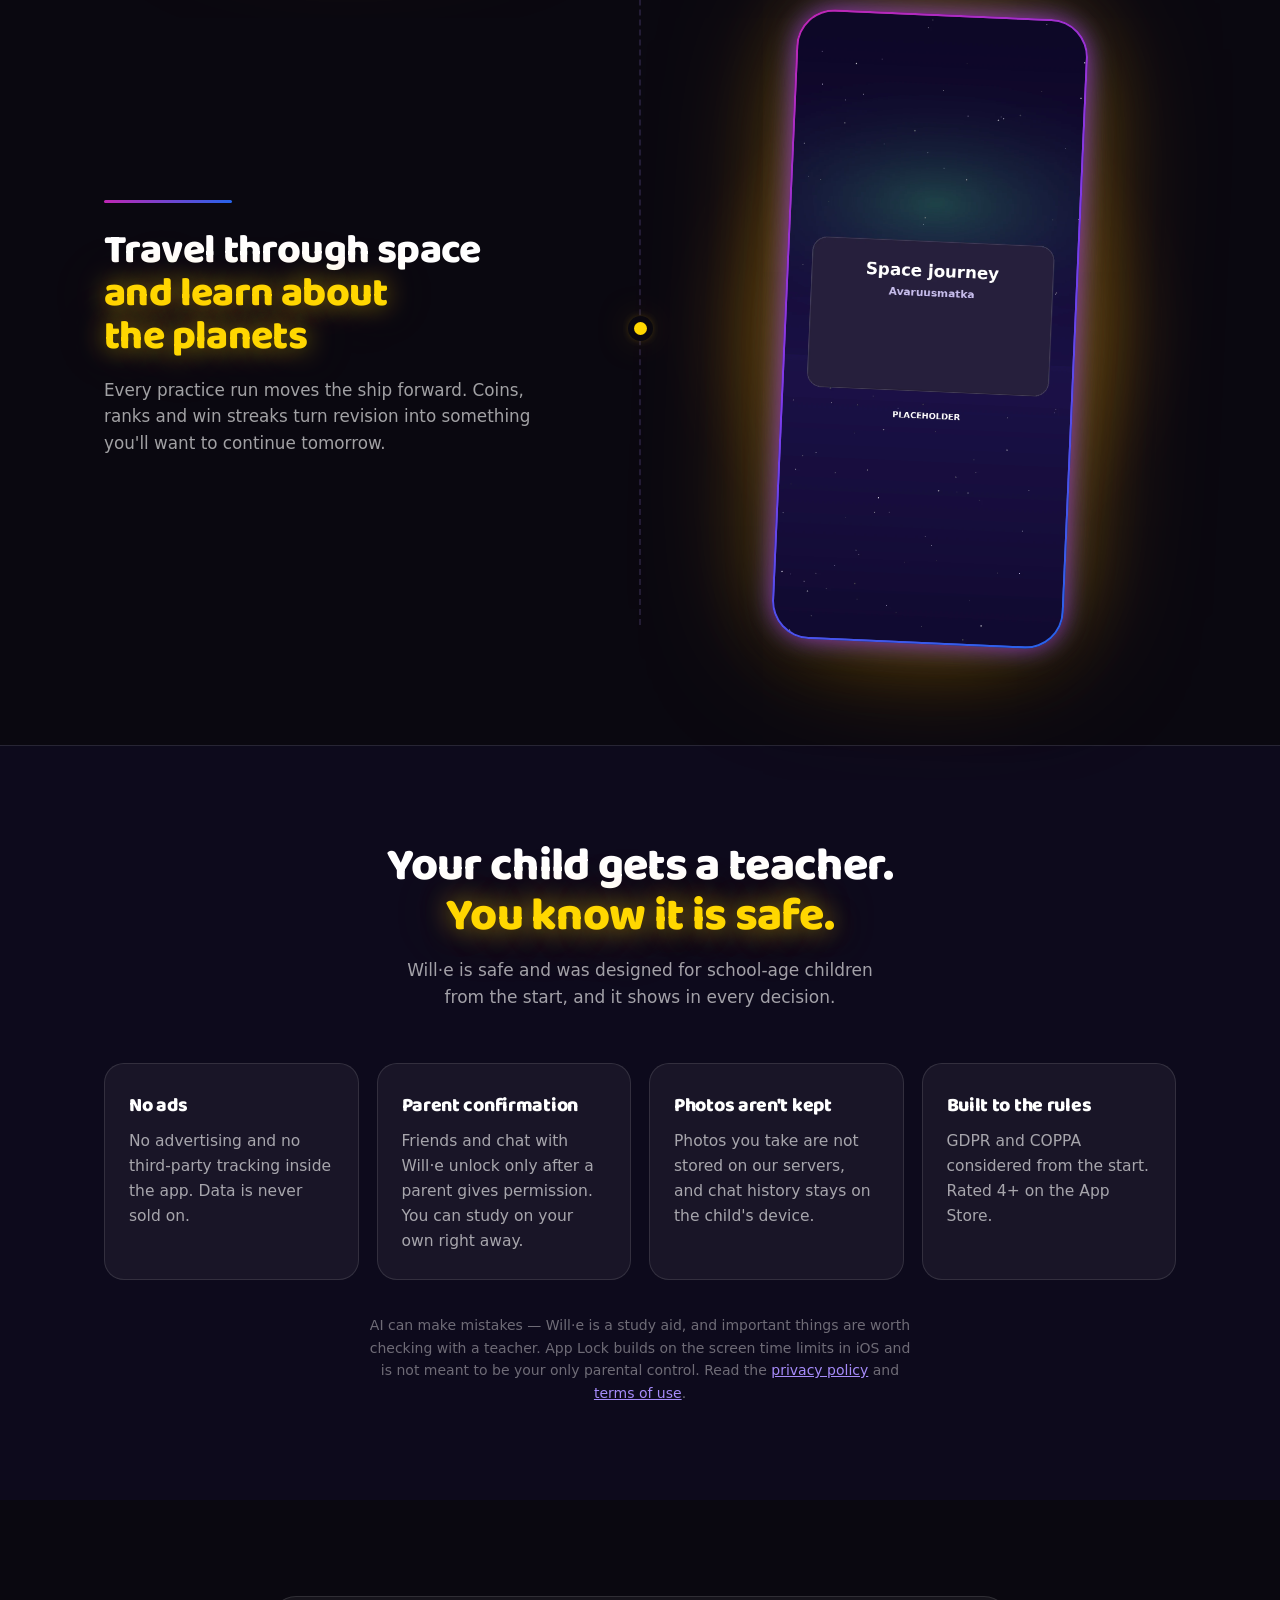
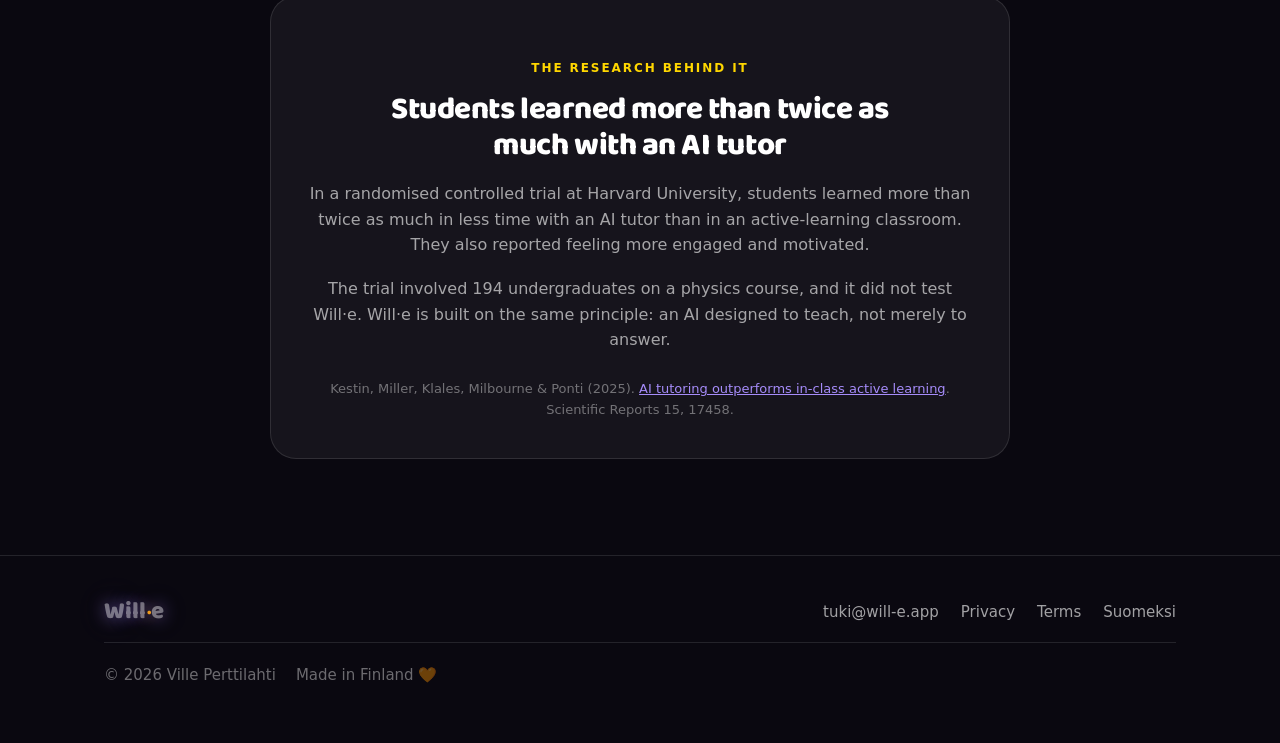
==== commit fad3b515: "Add files via upload" ====
--- a/index.html
+++ b/index.html
@@ -53,7 +53,7 @@
 <link rel="preconnect" href="https://fonts.googleapis.com">
 <link rel="preconnect" href="https://fonts.gstatic.com" crossorigin>
 <link href="https://fonts.googleapis.com/css2?family=Baloo+2:wght@600;700;800&display=swap" rel="stylesheet">
-<link rel="stylesheet" href="assets/style.css?v=32">
+<link rel="stylesheet" href="assets/style.css?v=33">
 <script type="application/ld+json">
 {
   "@context": "https://schema.org",
@@ -102,12 +102,9 @@
   <section class="hero">
     <div class="wrap">
 
-      <h1 class="reveal">Opi jopa 2x nopeammin<em>Johtavan tekoälyopettajan kanssa</em></h1>
+      <h1 class="reveal hero-long">Will·e auttaa harjoittelemaan, kertaamaan ja ymmärtämään koulussa opittua. <em>Muuta omat koulumateriaalit pelillisiksi tehtäviksi, kysy apua vaikeisiin kohtiin ja seuraa oppimisen edistymistä.</em></h1>
 
       <p class="lead reveal">
-        Will·e auttaa harjoittelemaan, kertaamaan ja ymmärtämään koulussa opittua. Muuta omat koulumateriaalit pelillisiksi tehtäviksi, kysy apua vaikeisiin kohtiin ja seuraa oppimisen edistymistä.
-      </p>
-      <p class="lead lead-sub reveal">
         Matematiikkaa, kieliä, historiaa, biologiaa ja paljon muuta — läksyistä kokeisiin ja päivittäiseen harjoitteluun.
       </p>
 
@@ -351,6 +348,6 @@
   </div>
 </footer>
 
-<script src="assets/site.js?v=32"></script>
+<script src="assets/site.js?v=33"></script>
 </body>
 </html>
--- a/assets/style.css
+++ b/assets/style.css
@@ -1015,3 +1015,14 @@
    erottaisi aineluettelon liian kauas siitä tekstistä, jota se täydentää. */
 .hero .lead-sub { margin-top: -20px; font-size: .9em; color: var(--text-2); opacity: .8; }
 .feature-text p + p { margin-top: 12px; }
+
+/* Pitkä, kahden virkkeen pääotsikko. Lyhyelle iskulauseelle mitoitettu
+   4.75rem tekisi tästä kymmenrivisen, joten koko ja palstan leveys on
+   mitoitettu erikseen. Kultainen osa on samaa kokoa kuin valkoinen. */
+.hero h1.hero-long {
+  font-size: clamp(1.45rem, 3.4vw, 2.75rem);
+  line-height: 1.15;
+  max-width: 30ch;
+  text-wrap: balance;
+}
+.hero h1.hero-long em { font-size: 1em; margin-top: .15em; }
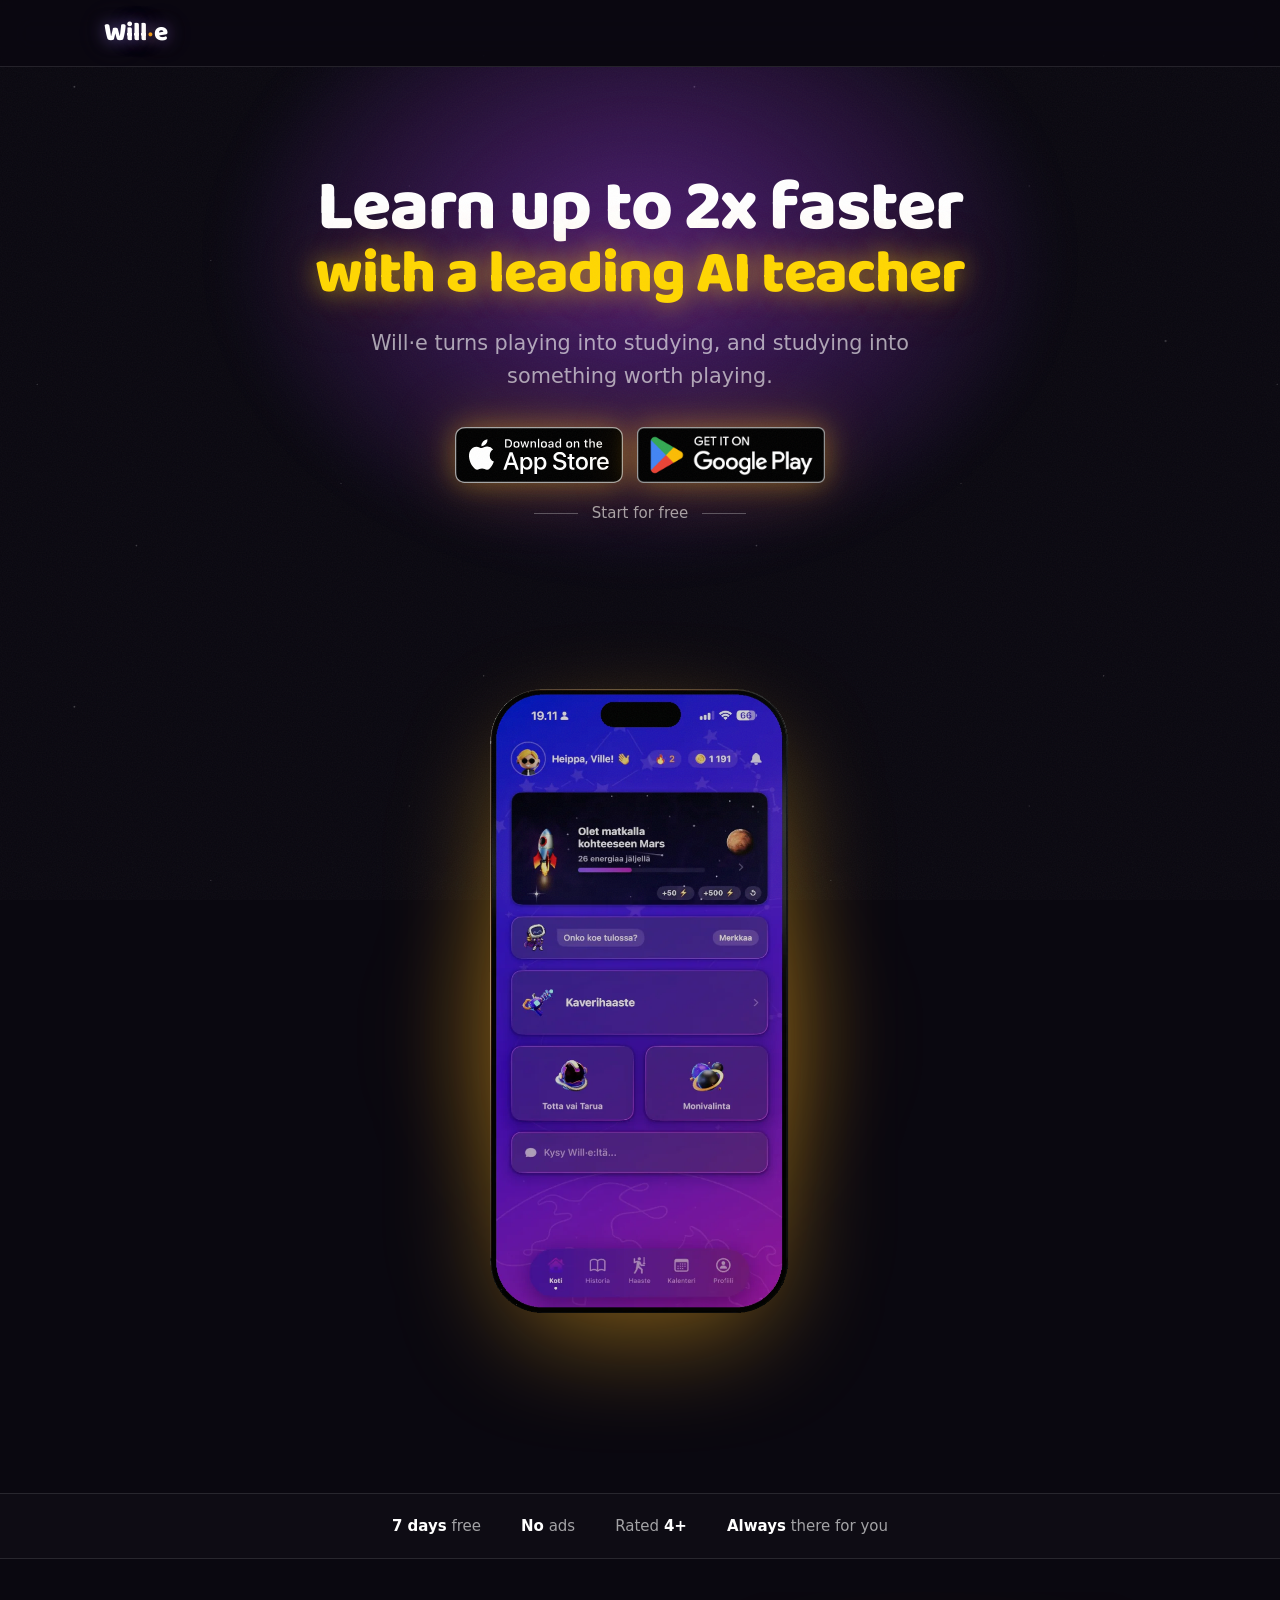
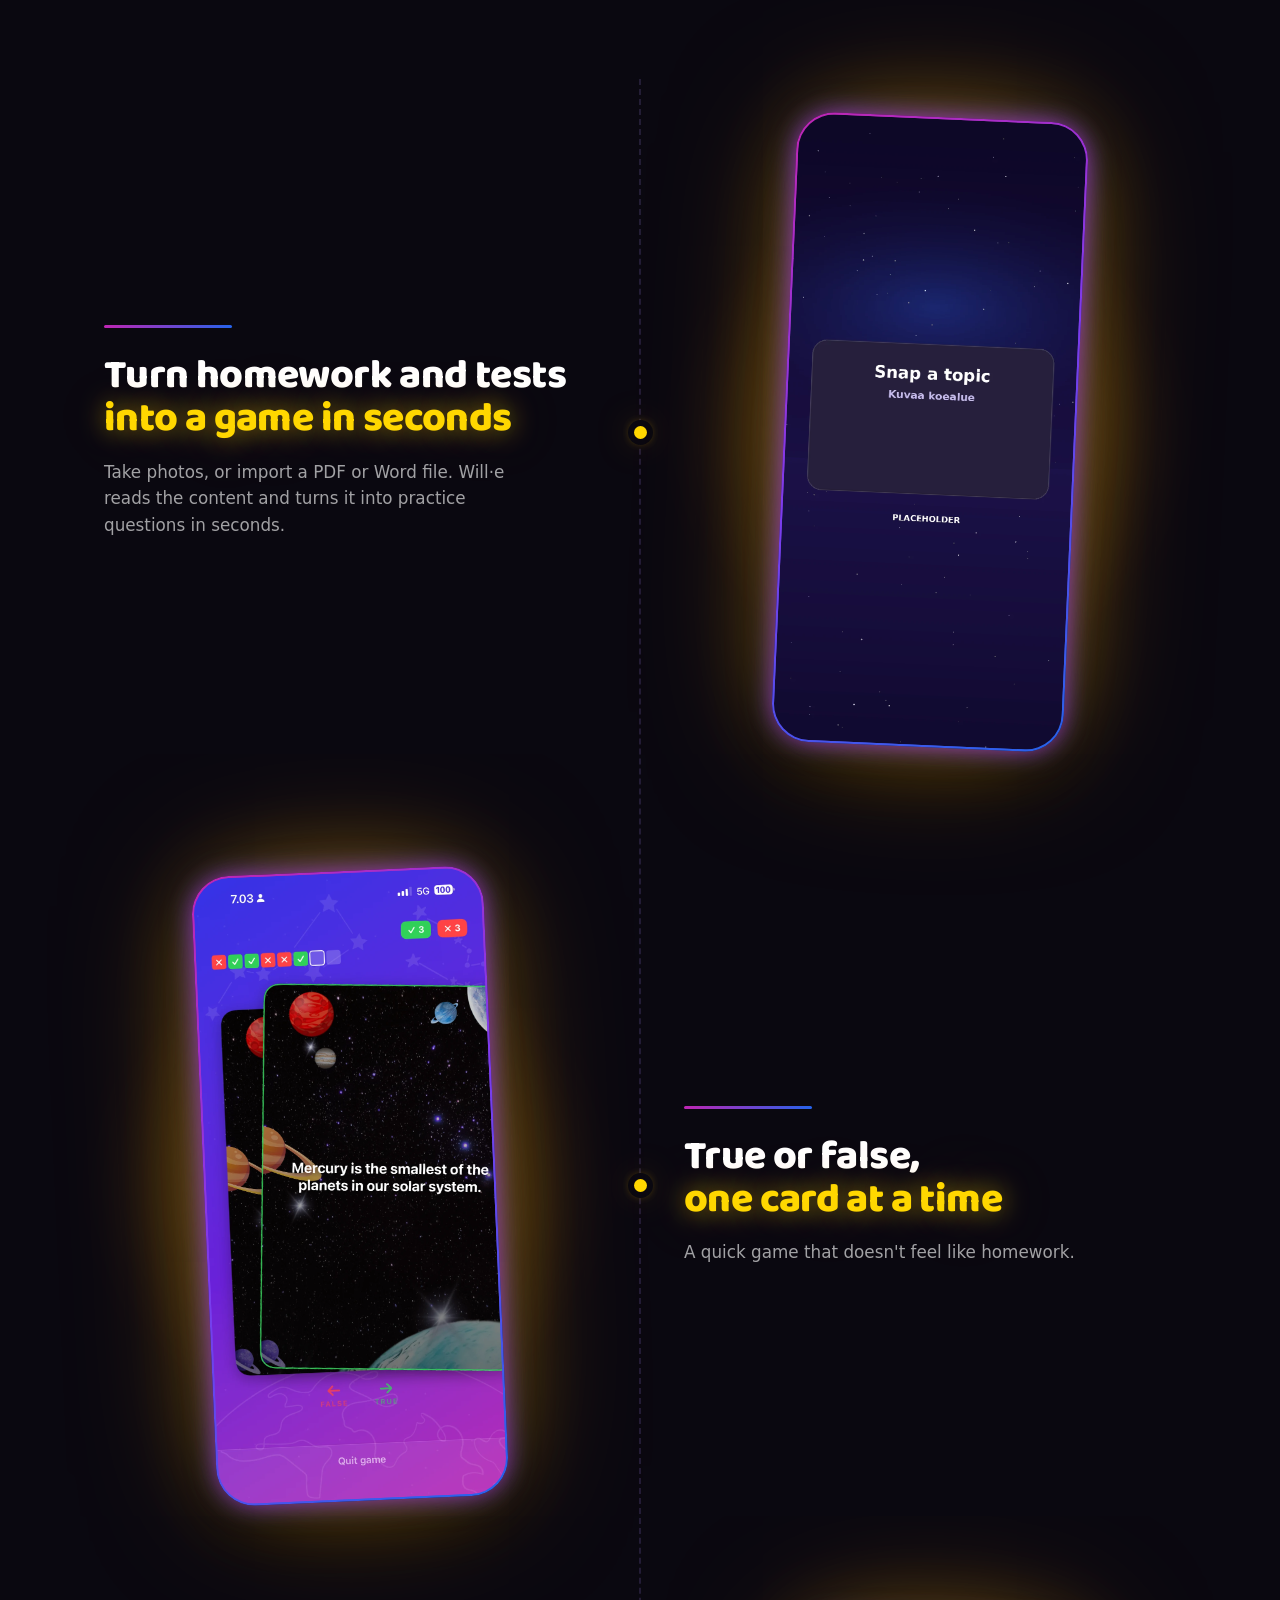
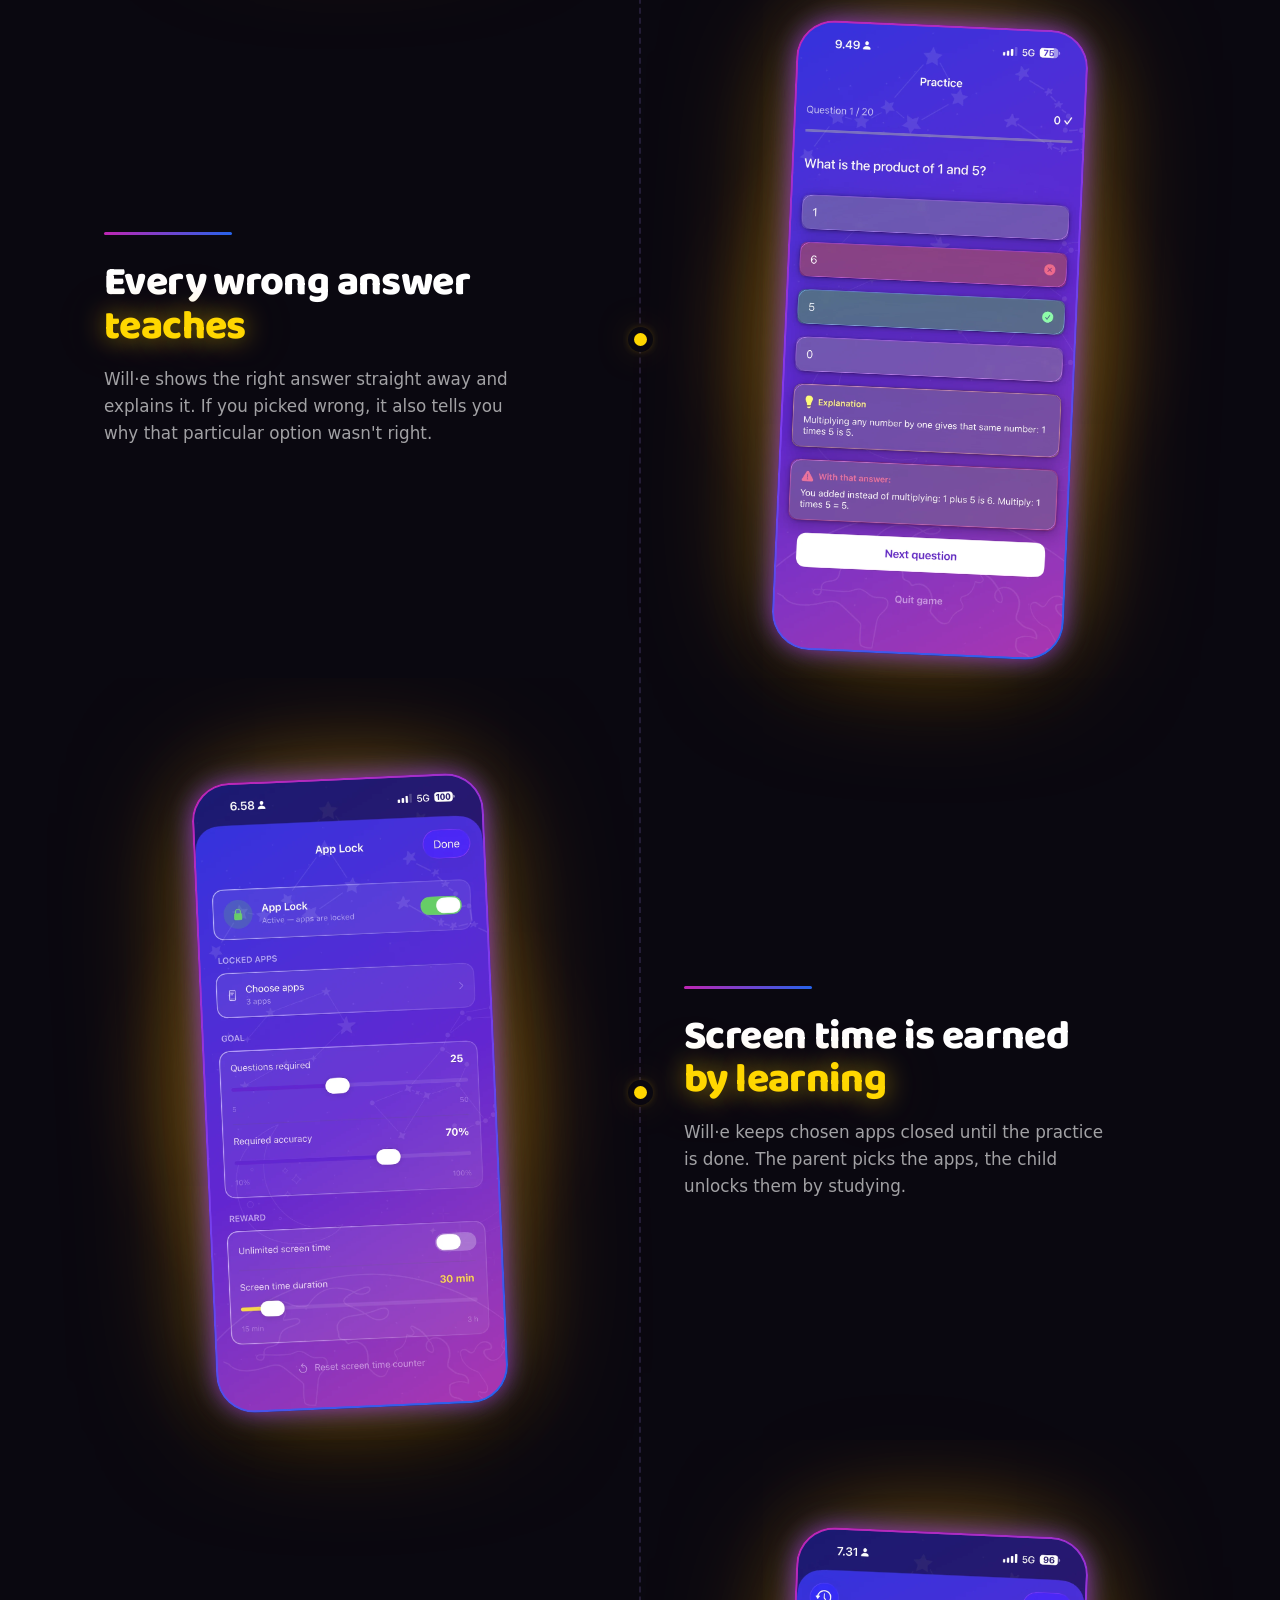
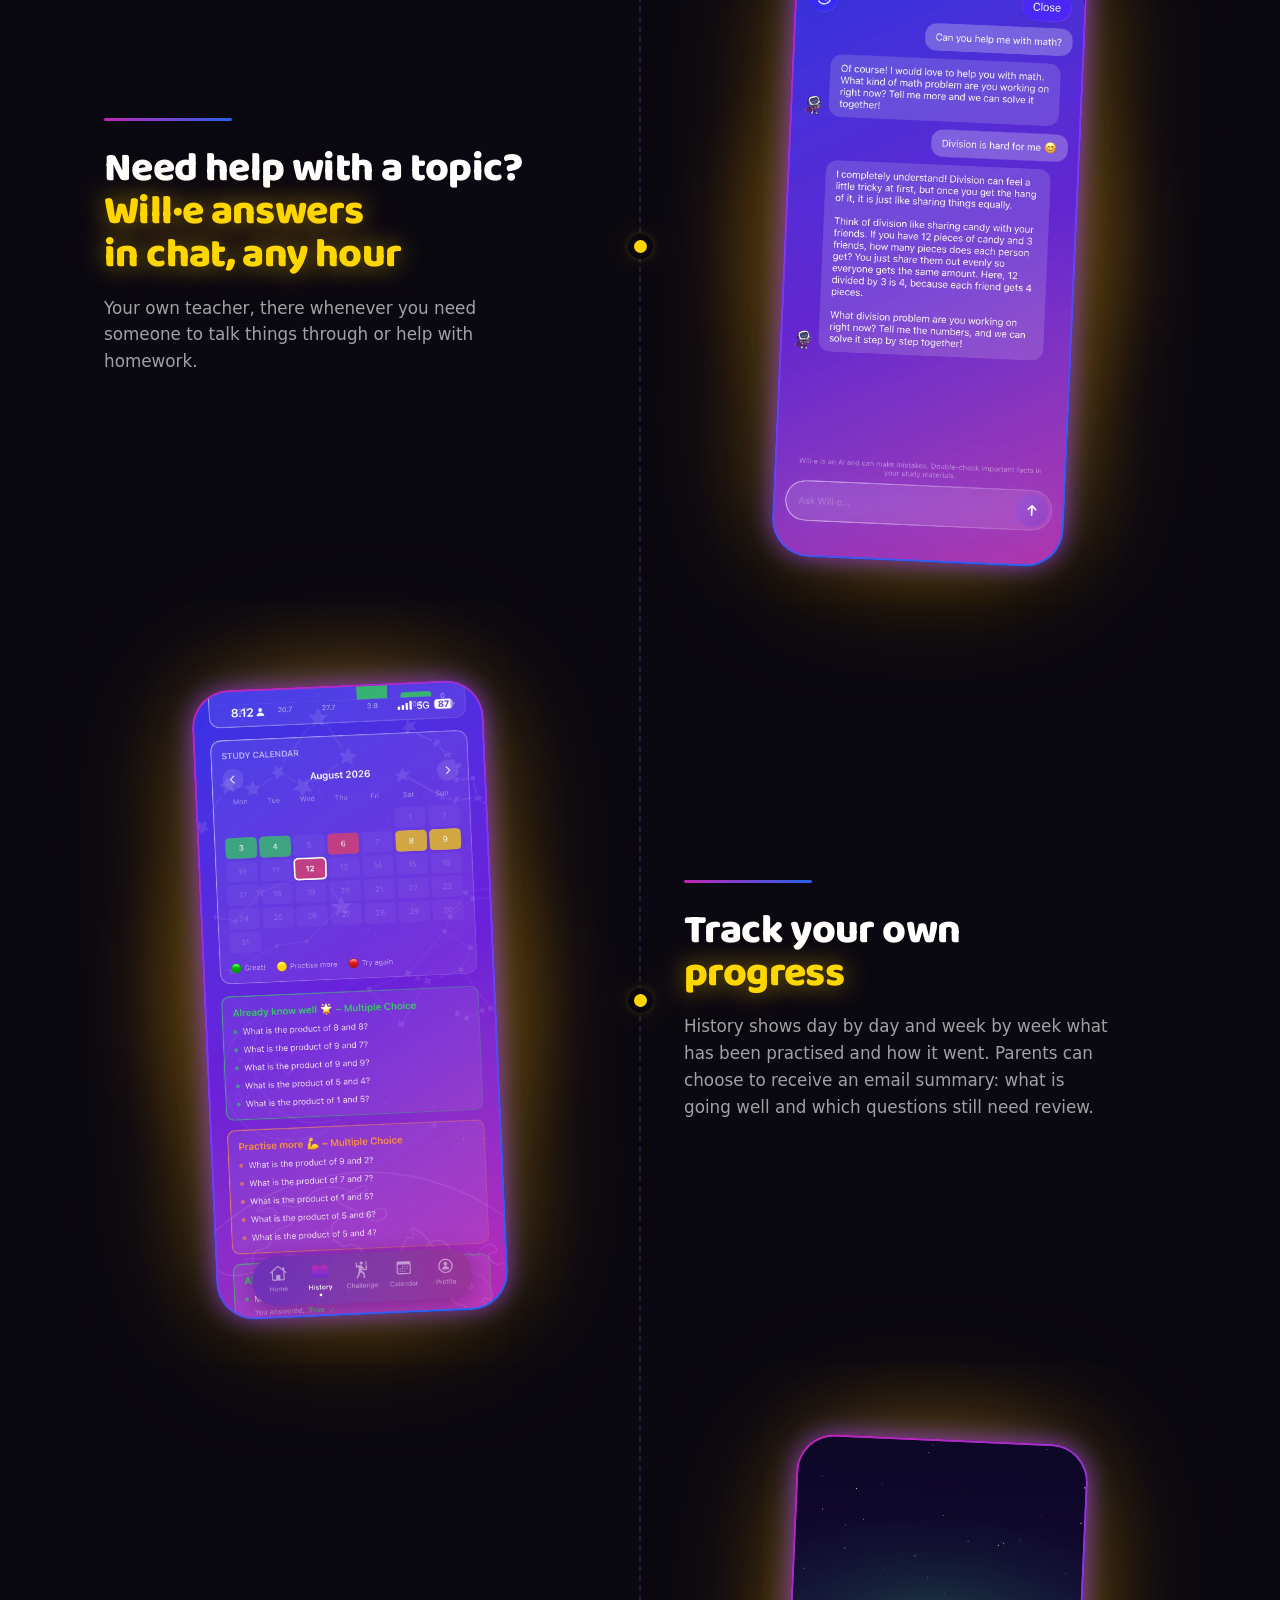
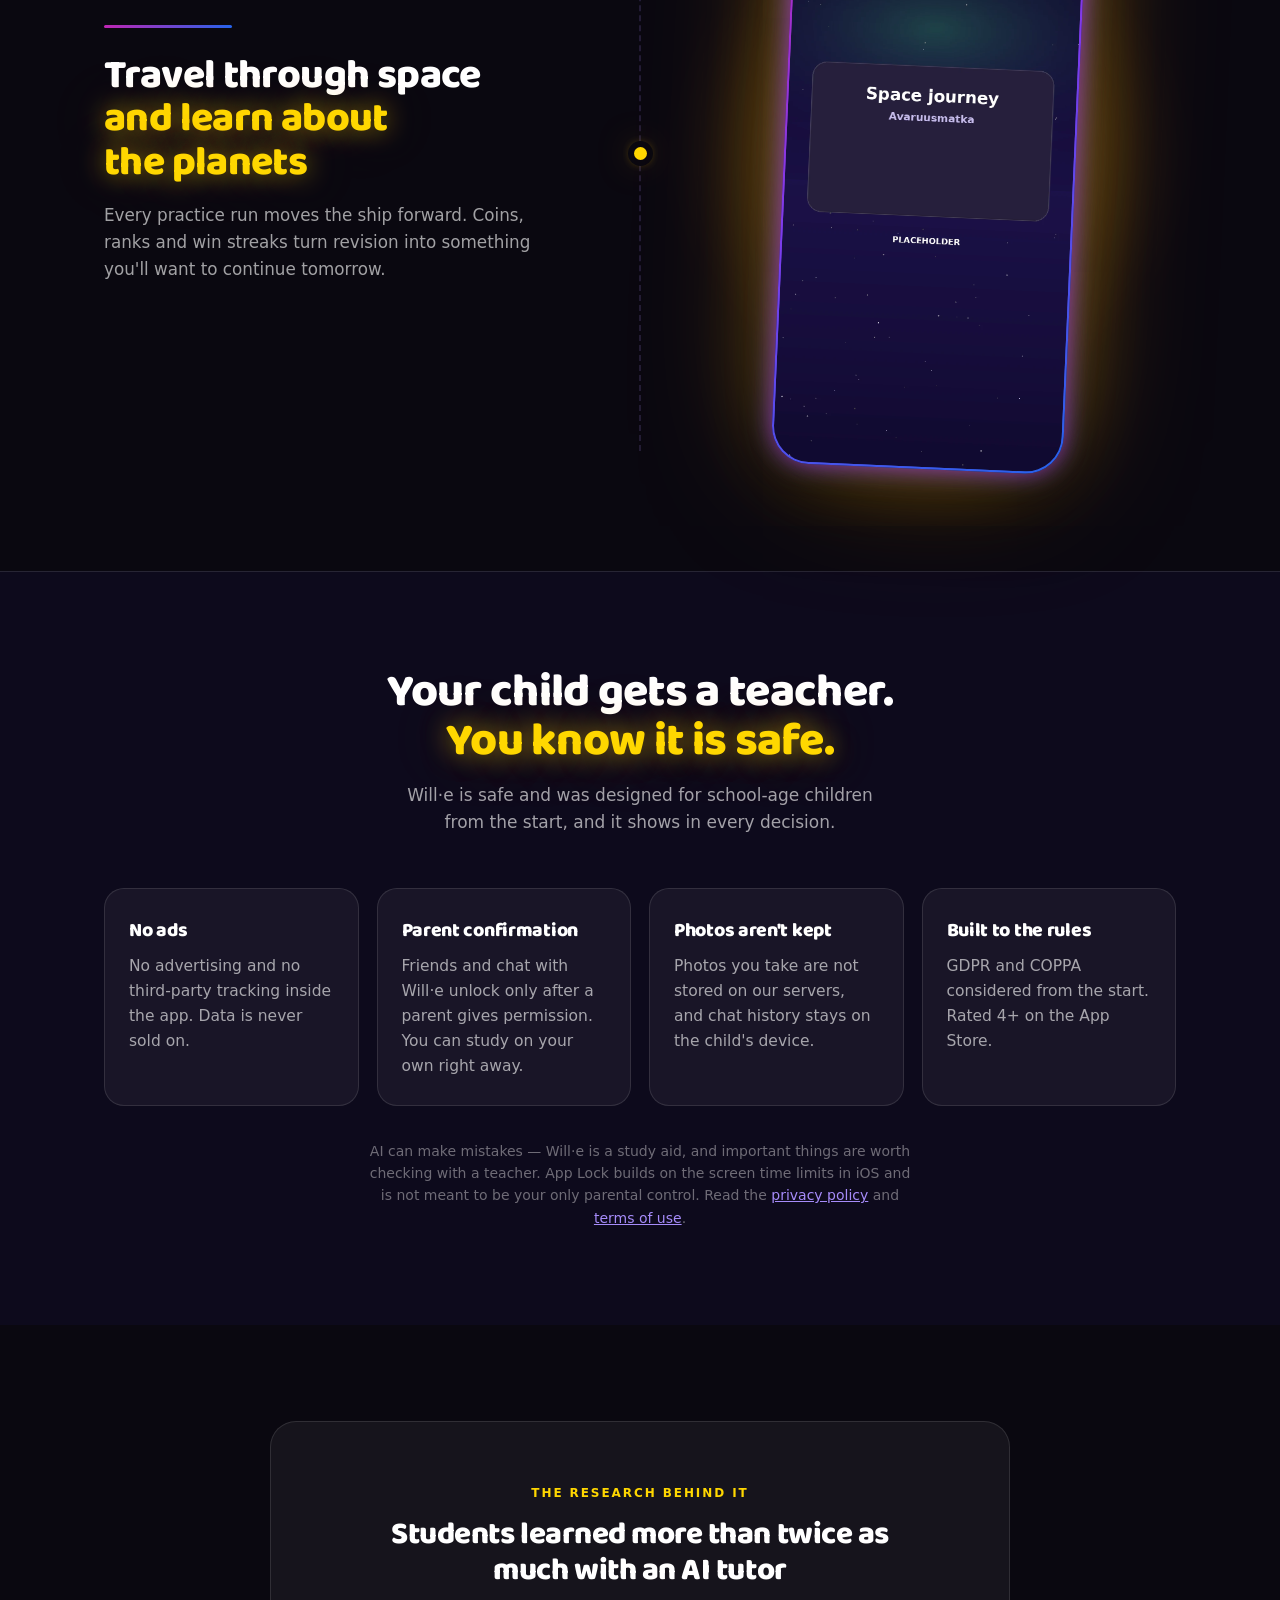
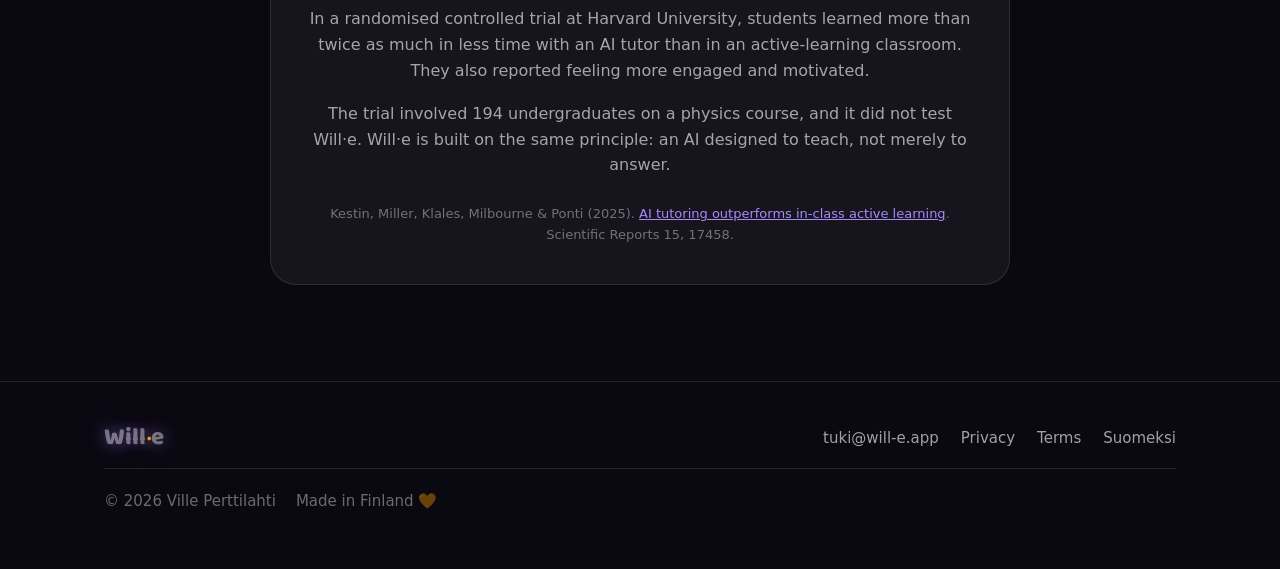
==== commit 5f5f0a3d: "Add files via upload" ====
--- a/index.html
+++ b/index.html
@@ -53,7 +53,7 @@
 <link rel="preconnect" href="https://fonts.googleapis.com">
 <link rel="preconnect" href="https://fonts.gstatic.com" crossorigin>
 <link href="https://fonts.googleapis.com/css2?family=Baloo+2:wght@600;700;800&display=swap" rel="stylesheet">
-<link rel="stylesheet" href="assets/style.css?v=33">
+<link rel="stylesheet" href="assets/style.css?v=31">
 <script type="application/ld+json">
 {
   "@context": "https://schema.org",
@@ -102,10 +102,10 @@
   <section class="hero">
     <div class="wrap">
 
-      <h1 class="reveal hero-long">Will·e auttaa harjoittelemaan, kertaamaan ja ymmärtämään koulussa opittua. <em>Muuta omat koulumateriaalit pelillisiksi tehtäviksi, kysy apua vaikeisiin kohtiin ja seuraa oppimisen edistymistä.</em></h1>
+      <h1 class="reveal">Opi jopa 2x nopeammin<em>Johtavan tekoälyopettajan kanssa</em></h1>
 
       <p class="lead reveal">
-        Matematiikkaa, kieliä, historiaa, biologiaa ja paljon muuta — läksyistä kokeisiin ja päivittäiseen harjoitteluun.
+        Will·e muuttaa pelaamisen opiskeluksi ja opiskelun hauskaksi pelaamiseksi.
       </p>
 
       <div class="store-badges reveal">
@@ -149,12 +149,9 @@
       <span class="stop" aria-hidden="true"></span>
       <div class="feature-text">
         <span class="rule" aria-hidden="true"></span>
-        <h2>Omista koulumateriaaleista<em>innostavaa harjoittelua</em></h2>
-        <p>
-          Kuvaa sivuja tai muistiinpanoja, tai tuo PDF- tai Word-tiedosto. Will·e tekee sisällöstä harjoituskysymyksiä, joiden avulla lapsi kertaa juuri koulussa käsiteltäviä tai tulevia asioita.
-        </p>
-        <p>
-          Englannin sanoja, historian tapahtumia tai biologian käsitteitä — sama tuttu tapa harjoitella eri oppiaineita.
+        <h2>Muuta läksyt ja kokeet<em>hetkessä peliksi</em></h2>
+        <p>
+          Ota kuvia tai tuo PDF- tai Word-tiedosto. Will·e lukee sisällön ja tekee siitä harjoituskysymyksiä hetkessä.
         </p>
       </div>
       <div class="feature-shot glow-wrap">
@@ -348,6 +345,6 @@
   </div>
 </footer>
 
-<script src="assets/site.js?v=33"></script>
+<script src="assets/site.js?v=31"></script>
 </body>
 </html>
--- a/assets/style.css
+++ b/assets/style.css
@@ -1008,21 +1008,3 @@
   background: currentColor;
   opacity: .45;
 }
-
-/* Heron toinen ingressirivi: aineluettelo, hieman pienempi ja himmeämpi. */
-.hero .lead { max-width: 56ch; }
-/* Negatiivinen ylämarginaali: ingressin 34 px:n alamarginaali muuten
-   erottaisi aineluettelon liian kauas siitä tekstistä, jota se täydentää. */
-.hero .lead-sub { margin-top: -20px; font-size: .9em; color: var(--text-2); opacity: .8; }
-.feature-text p + p { margin-top: 12px; }
-
-/* Pitkä, kahden virkkeen pääotsikko. Lyhyelle iskulauseelle mitoitettu
-   4.75rem tekisi tästä kymmenrivisen, joten koko ja palstan leveys on
-   mitoitettu erikseen. Kultainen osa on samaa kokoa kuin valkoinen. */
-.hero h1.hero-long {
-  font-size: clamp(1.45rem, 3.4vw, 2.75rem);
-  line-height: 1.15;
-  max-width: 30ch;
-  text-wrap: balance;
-}
-.hero h1.hero-long em { font-size: 1em; margin-top: .15em; }
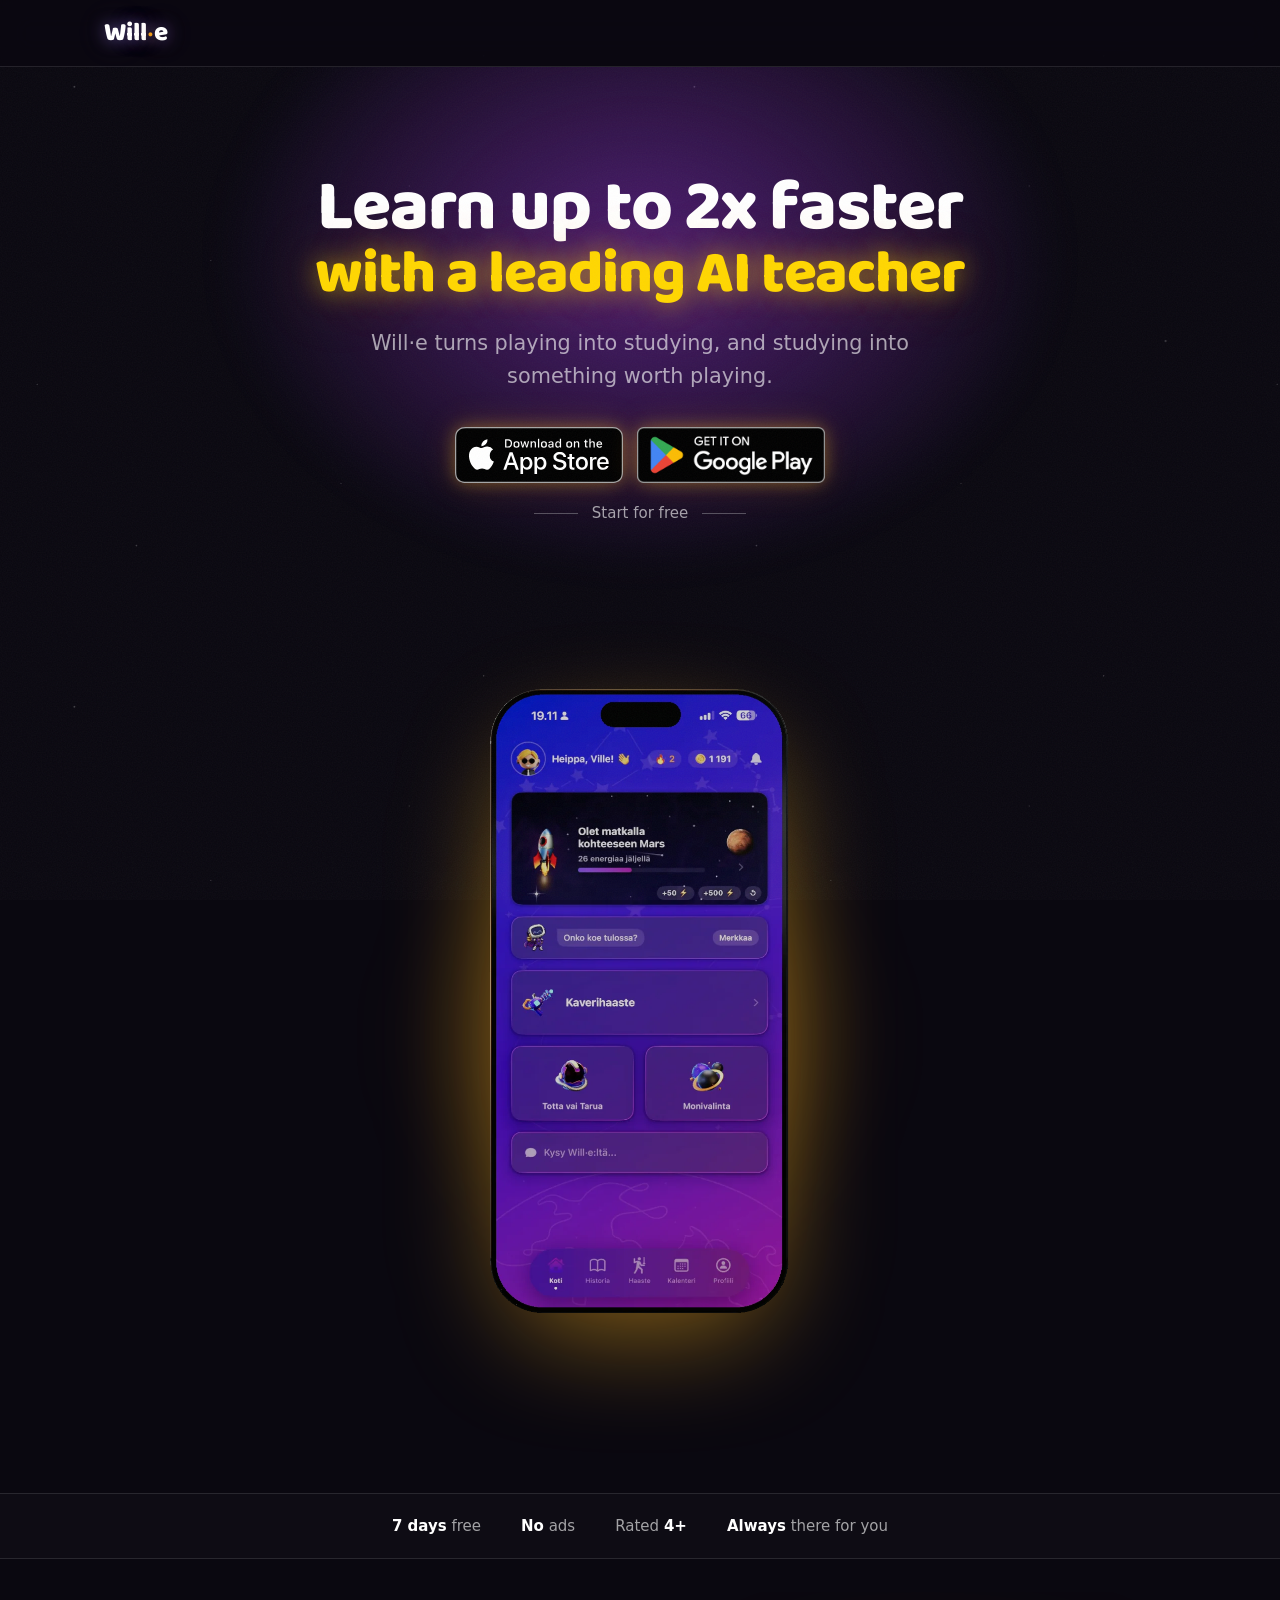
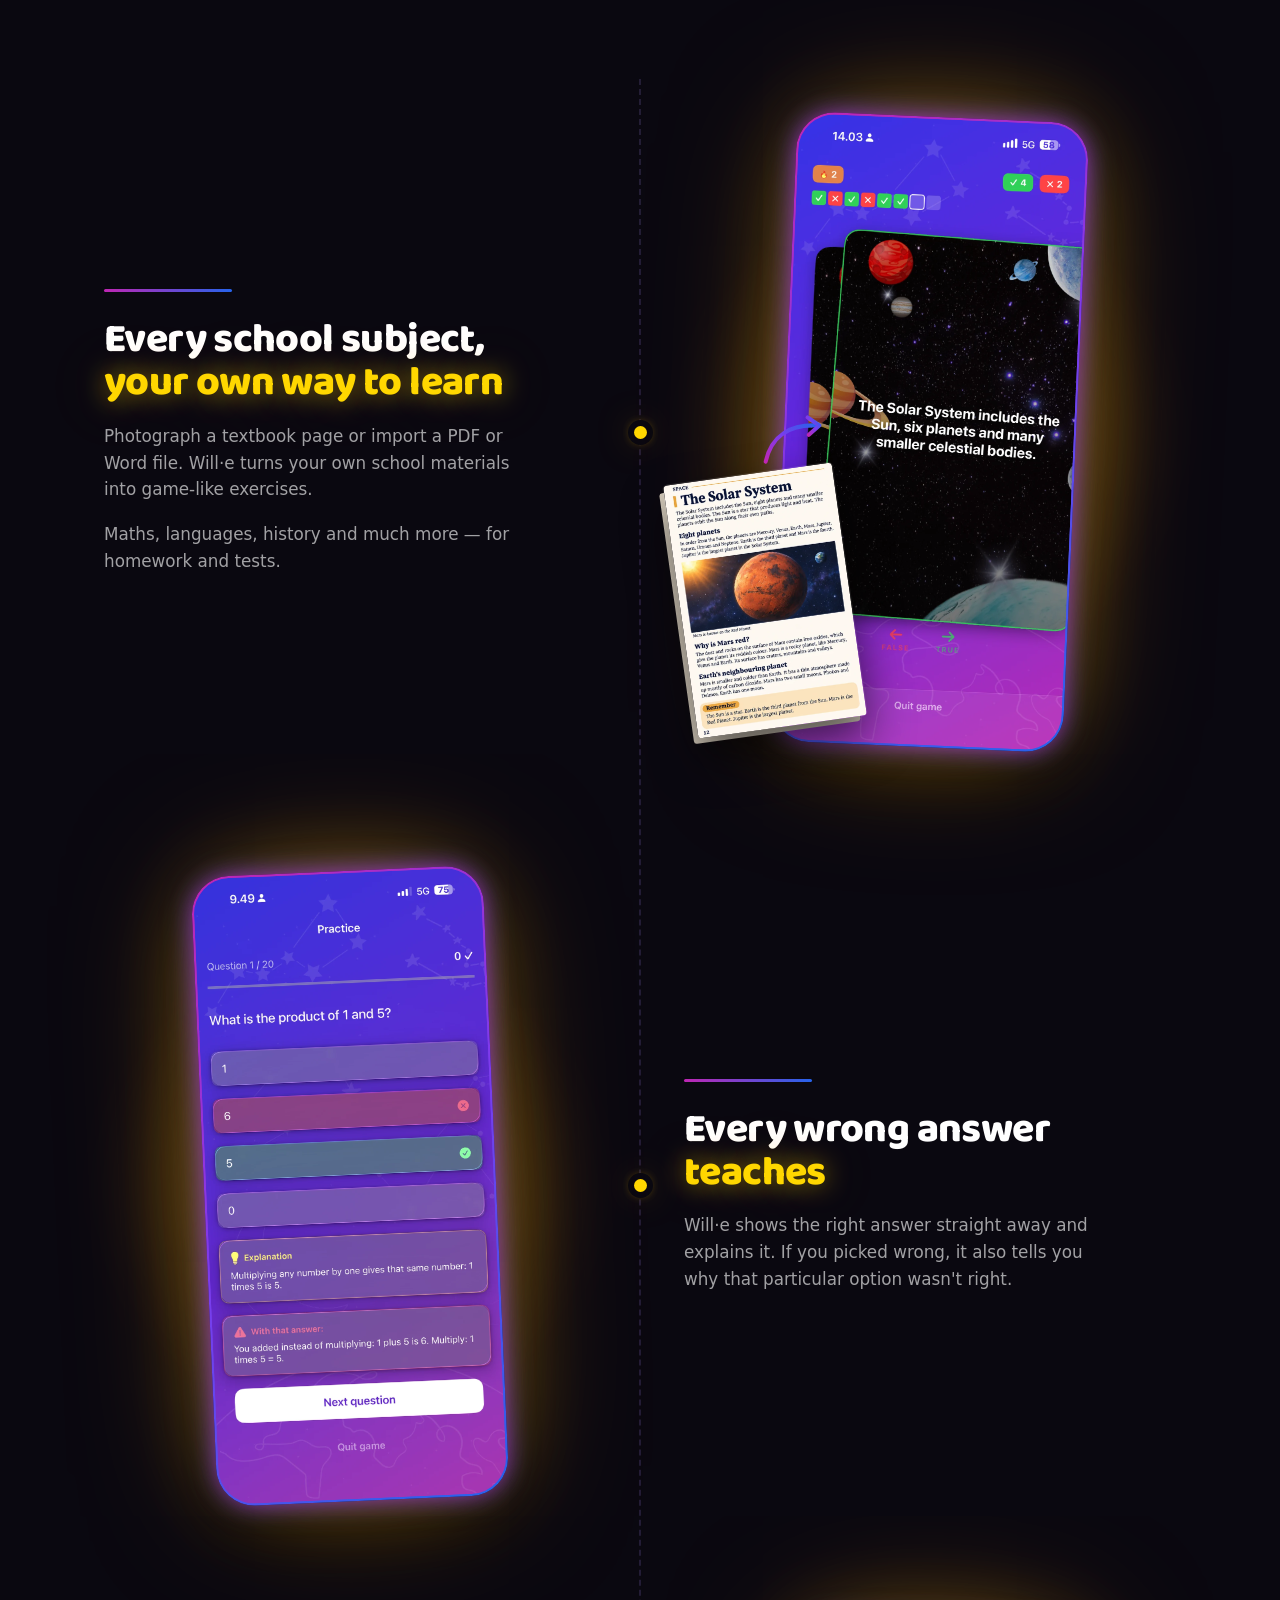
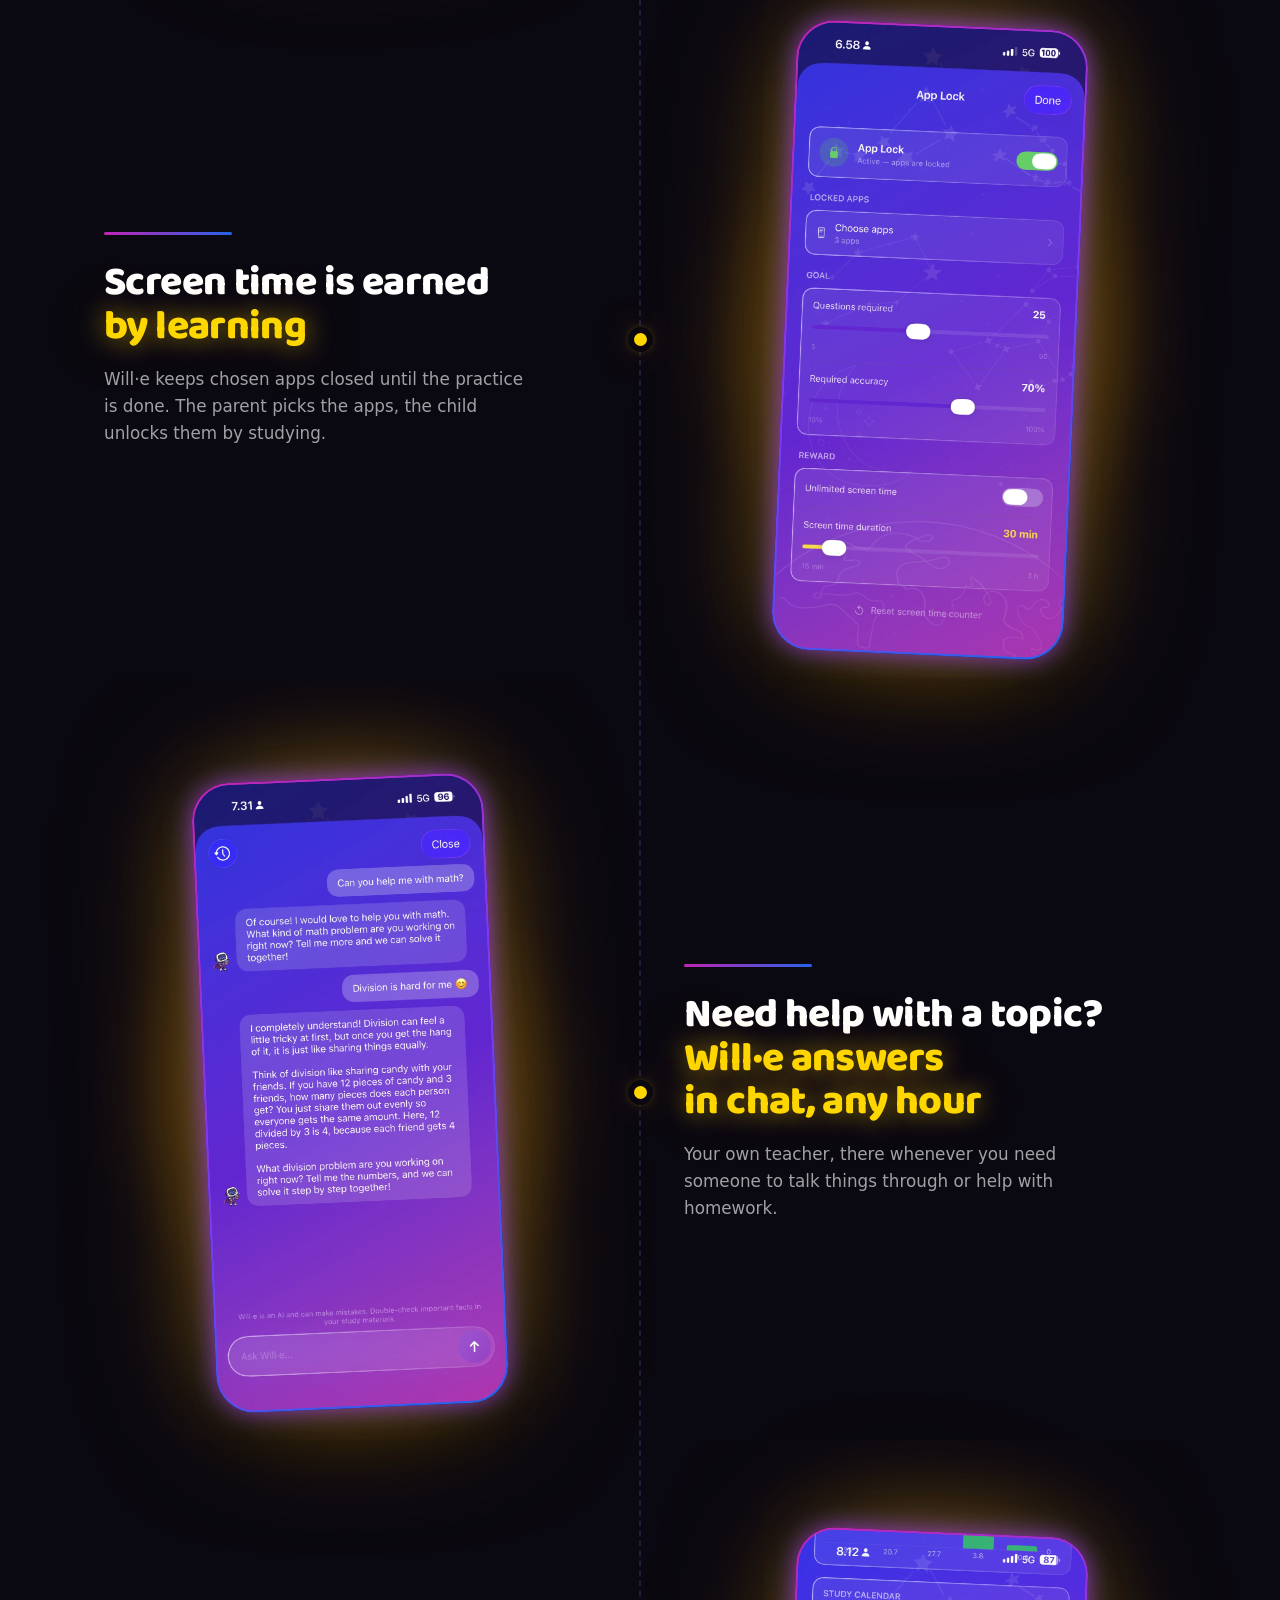
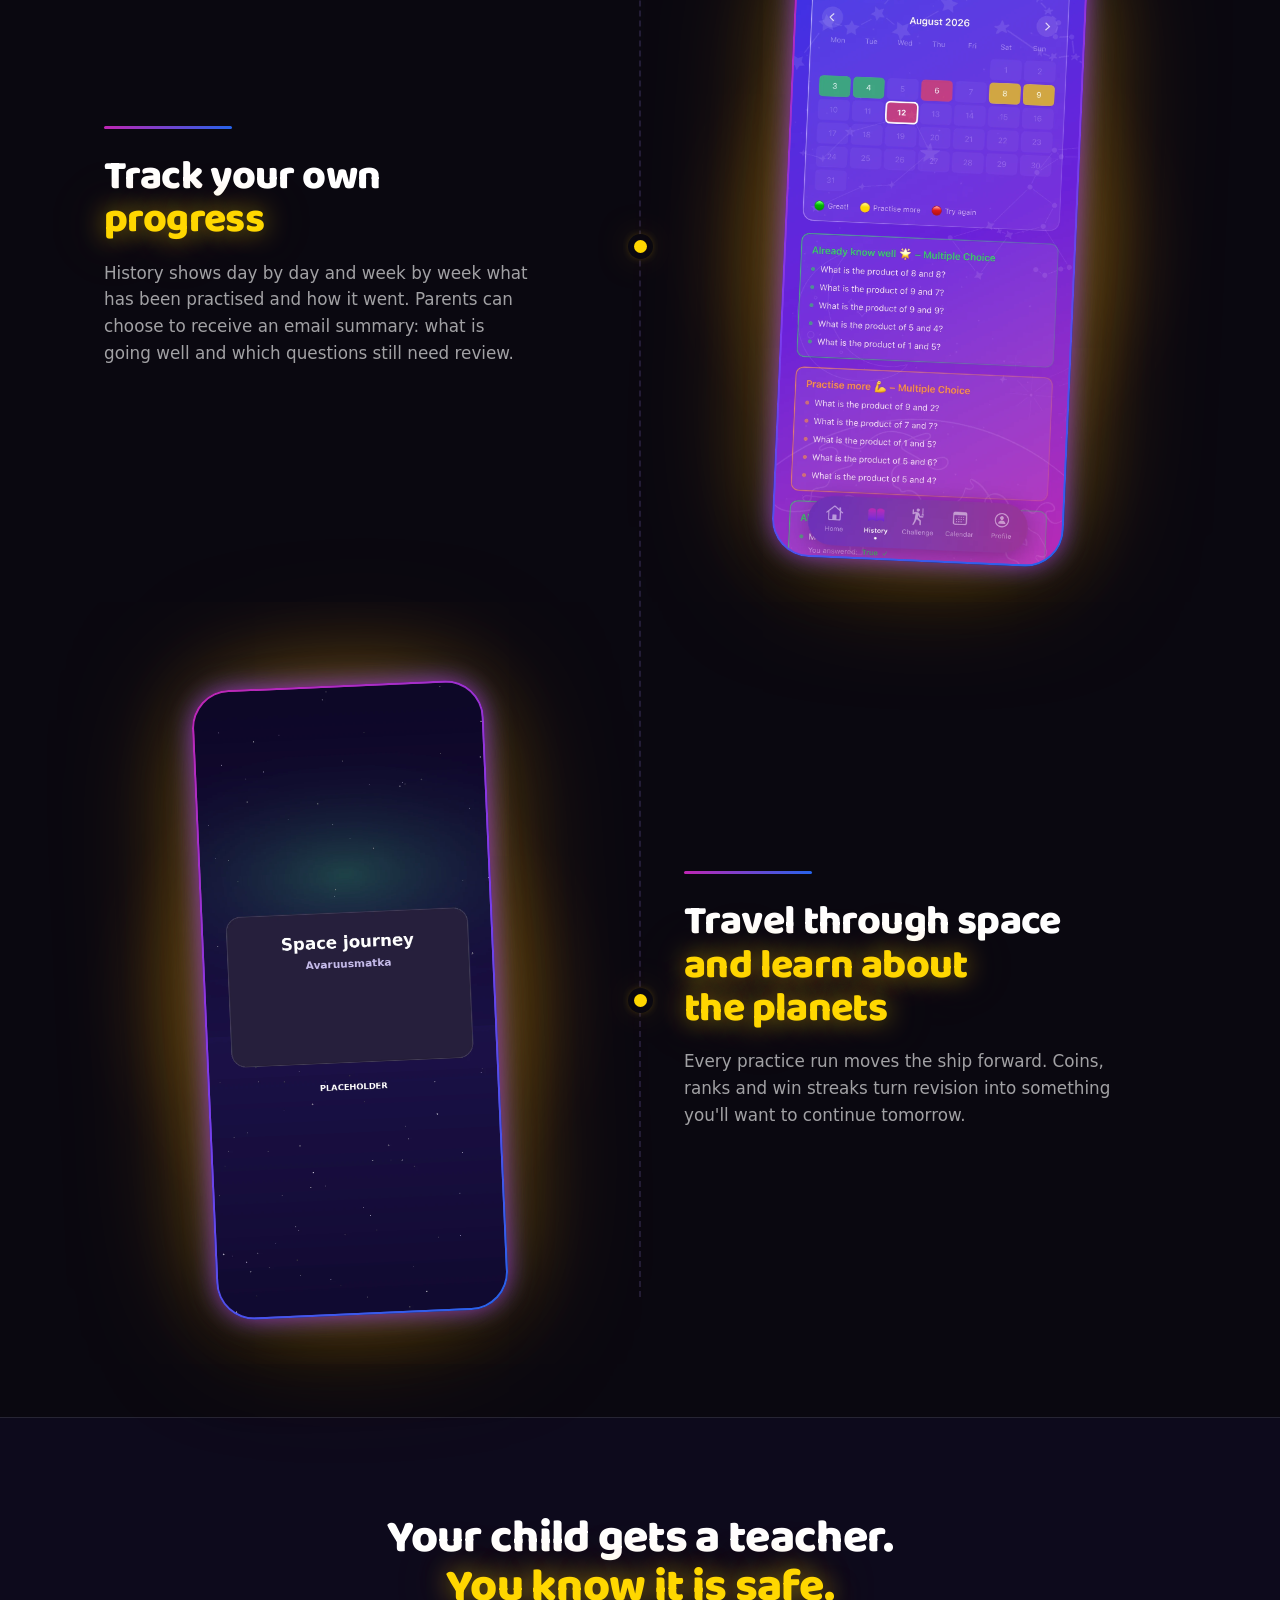
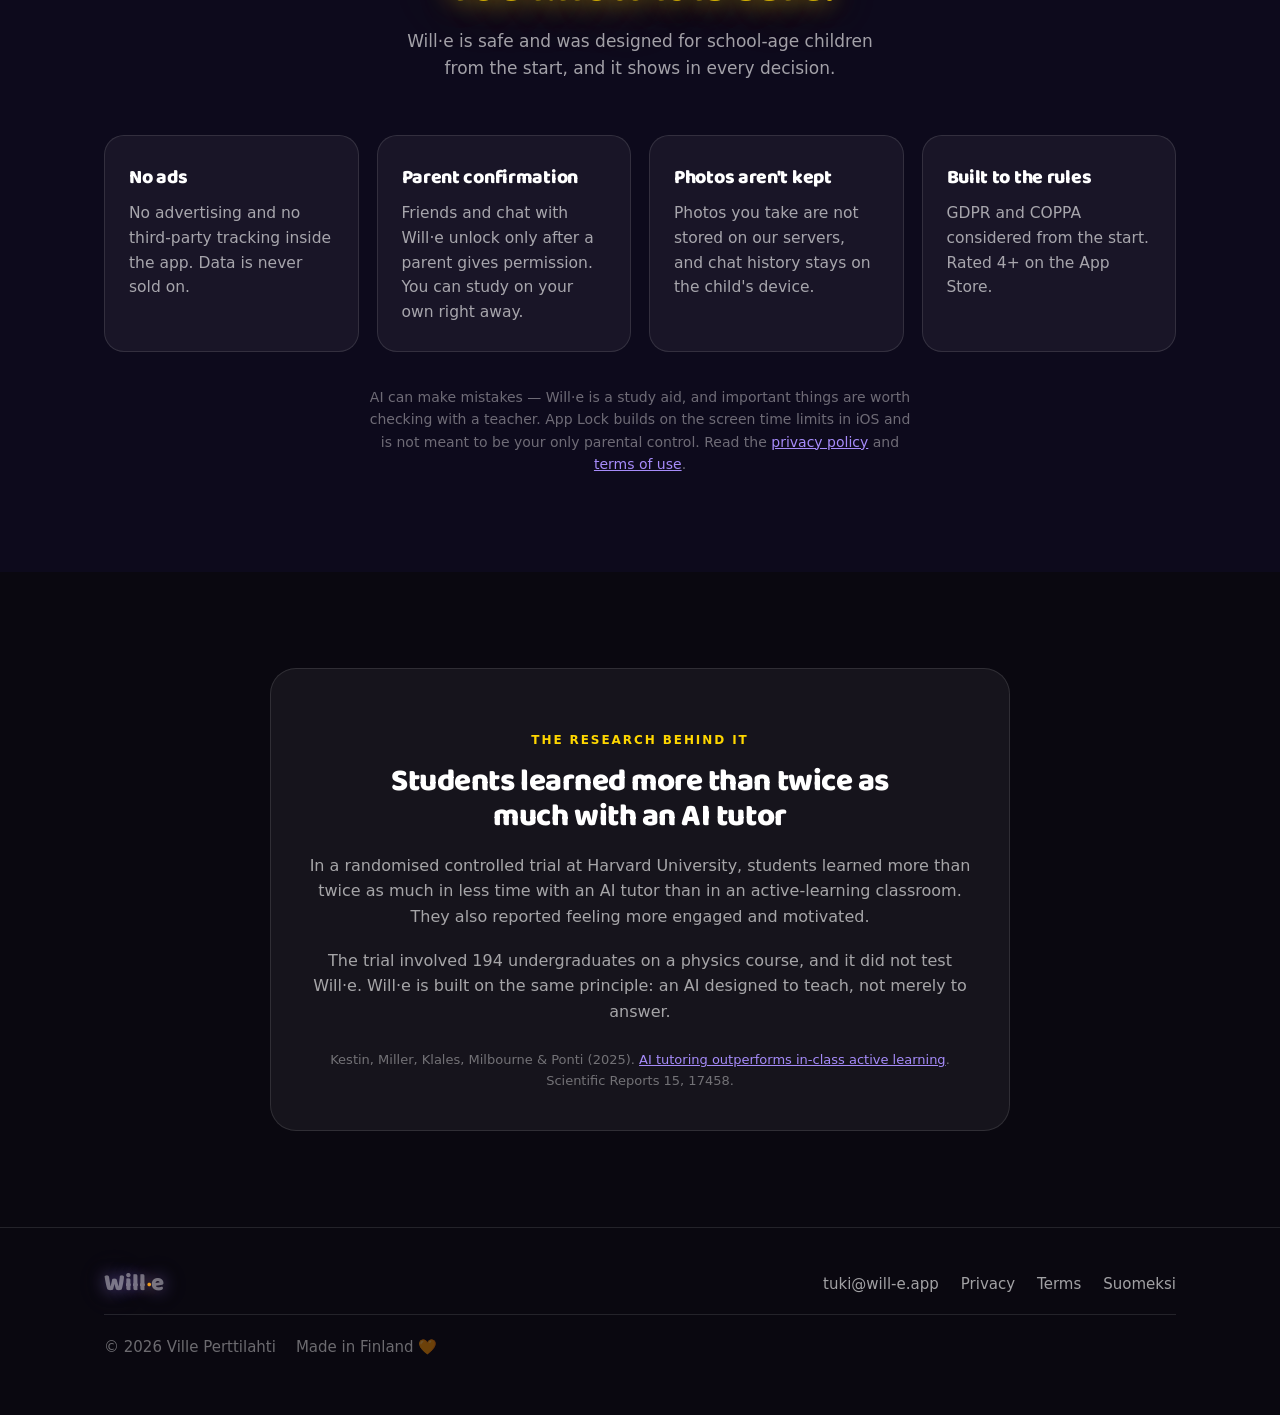
==== commit 714a4b18: "Add files via upload" ====
--- a/index.html
+++ b/index.html
@@ -53,7 +53,7 @@
 <link rel="preconnect" href="https://fonts.googleapis.com">
 <link rel="preconnect" href="https://fonts.gstatic.com" crossorigin>
 <link href="https://fonts.googleapis.com/css2?family=Baloo+2:wght@600;700;800&display=swap" rel="stylesheet">
-<link rel="stylesheet" href="assets/style.css?v=31">
+<link rel="stylesheet" href="assets/style.css?v=32">
 <script type="application/ld+json">
 {
   "@context": "https://schema.org",
@@ -145,36 +145,31 @@
        avaruuskarttakin. Piilotetaan kapealla näytöllä. -->
   <section class="features wrap">
 
-    <article class="feature reveal">
-      <span class="stop" aria-hidden="true"></span>
-      <div class="feature-text">
-        <span class="rule" aria-hidden="true"></span>
-        <h2>Muuta läksyt ja kokeet<em>hetkessä peliksi</em></h2>
-        <p>
-          Ota kuvia tai tuo PDF- tai Word-tiedosto. Will·e lukee sisällön ja tekee siitä harjoituskysymyksiä hetkessä.
-        </p>
-      </div>
-      <div class="feature-shot glow-wrap">
-        <span class="shot">
-          <img src="assets/shots/fi/camera.webp" width="645" height="1398"
-             alt="Koealueen kuvaaminen sovelluksessa" loading="lazy">
-        </span>
-      </div>
-    </article>
-    <article class="feature reveal">
-      <span class="stop" aria-hidden="true"></span>
-      <div class="feature-text">
-        <span class="rule" aria-hidden="true"></span>
-        <h2>Totta vai tarua,<em>opi kortti kerrallaan</em></h2>
-        <p>
-          Nopea peli, joka ei tunnu läksyiltä.
-        </p>
-      </div>
-      <div class="feature-shot glow-wrap">
-        <span class="shot">
-          <img src="assets/shots/fi/swipe.webp" width="645" height="1398"
-             alt="Totta vai tarua -pelinäkymä" loading="lazy">
-        </span>
+    <article class="feature feature--book reveal">
+      <span class="stop" aria-hidden="true"></span>
+      <div class="feature-text">
+        <span class="rule" aria-hidden="true"></span>
+        <h2>Kaikki kouluaineet,<em>oma tapa oppia</em></h2>
+        <p>
+          Kuvaa oppikirjan sivu tai tuo PDF- tai Word-tiedosto. Will·e tekee omista koulumateriaaleista pelillisiä harjoituksia.
+        </p>
+        <p>
+          Matematiikkaa, kieliä, historiaa ja paljon muuta — läksyihin ja kokeisiin.
+        </p>
+      </div>
+      <div class="feature-shot feature-shot--book glow-wrap">
+        <span class="shot">
+          <img src="assets/shots/fi/tvt.webp" width="645" height="1401"
+             alt="Totta vai tarua -pelinäkymä, jossa kysymys aurinkokunnasta" loading="lazy">
+        </span>
+        <img class="book-page" src="assets/shots/fi/book.webp" width="560" height="840"
+             alt="Oppikirjan sivu aurinkokunnasta" loading="lazy">
+        <svg class="book-arrow" viewBox="0 0 120 90" aria-hidden="true">
+            <defs><linearGradient id="ba-fi" x1="0" y1="1" x2="1" y2="0">
+              <stop offset="0" stop-color="#BF26B3"/><stop offset=".5" stop-color="#7D3BED"/><stop offset="1" stop-color="#2663EB"/></linearGradient></defs>
+            <path d="M8 80 C 18 34, 52 16, 96 18" fill="none" stroke="url(#ba-fi)" stroke-width="7" stroke-linecap="round"/>
+            <path d="M80 4 L 100 18 L 82 34" fill="none" stroke="url(#ba-fi)" stroke-width="7" stroke-linecap="round" stroke-linejoin="round"/>
+          </svg>
       </div>
     </article>
     <article class="feature reveal">
@@ -345,6 +340,6 @@
   </div>
 </footer>
 
-<script src="assets/site.js?v=31"></script>
+<script src="assets/site.js?v=32"></script>
 </body>
 </html>
--- a/assets/style.css
+++ b/assets/style.css
@@ -977,9 +977,11 @@
 .store-badge {
   display: block;
   border-radius: 10px;
-  transition: transform .2s ease, filter .2s ease;
-  filter: drop-shadow(0 0 14px rgba(255, 190, 35, .38))
-          drop-shadow(0 0 32px rgba(255, 165, 20, .22));
+  transition: transform .2s ease, box-shadow .2s ease;
+  /* EI filter: drop-shadow. Safari piirsi suodinkerroksen tummana
+     suorakulmiona merkkien taakse. box-shadow ei luo omaa kerrosta. */
+  box-shadow: 0 0 16px rgba(255, 190, 35, .34),
+              0 0 36px rgba(255, 165, 20, .18);
 }
 .store-badge img {
   display: block;
@@ -988,8 +990,8 @@
 }
 .store-badge:hover {
   transform: translateY(-2px);
-  filter: drop-shadow(0 0 18px rgba(255, 190, 35, .55))
-          drop-shadow(0 0 40px rgba(255, 165, 20, .32));
+  box-shadow: 0 0 20px rgba(255, 190, 35, .5),
+              0 0 44px rgba(255, 165, 20, .28);
 }
 .store-tagline {
   display: flex;
@@ -1008,3 +1010,35 @@
   background: currentColor;
   opacity: .45;
 }
+
+
+/* --- 24. Kirjakortti: oppikirjan sivu -> nuoli -> peli ----------------- */
+/* Sivu ja nuoli sijoitetaan puhelimen vasemman reunan mukaan, ei
+   palstan: puhelin on keskellä, ja sivu saa peittää siitä vain kapean
+   kaistaleen, ettei pelinäkymä jää sen alle. */
+.feature-shot--book {
+  position: relative;
+  --pw: min(292px, 62vw);        /* sama kuin .shot */
+  --bw: min(170px, 30vw);        /* sivun leveys */
+}
+.book-page {
+  position: absolute;
+  z-index: 2;
+  left: max(-4px, calc(50% - var(--pw) / 2 - var(--bw) + 34px));
+  bottom: 3%;
+  width: var(--bw);
+  height: auto;
+  border-radius: 4px;
+  transform: rotate(-8deg);
+  box-shadow: 0 22px 44px rgba(0, 0, 0, .6),
+              0 0 0 1px rgba(255, 255, 255, .12),
+              -6px 6px 0 -1px #d9cfbf;   /* sivun paksuus */
+}
+.book-arrow {
+  position: absolute;
+  z-index: 2;
+  left: max(calc(var(--bw) * .45), calc(50% - var(--pw) / 2 - var(--bw) * .45));
+  bottom: calc(3% + var(--bw) * 1.5 + 6px);
+  width: min(70px, 15vw);
+  height: auto;
+}
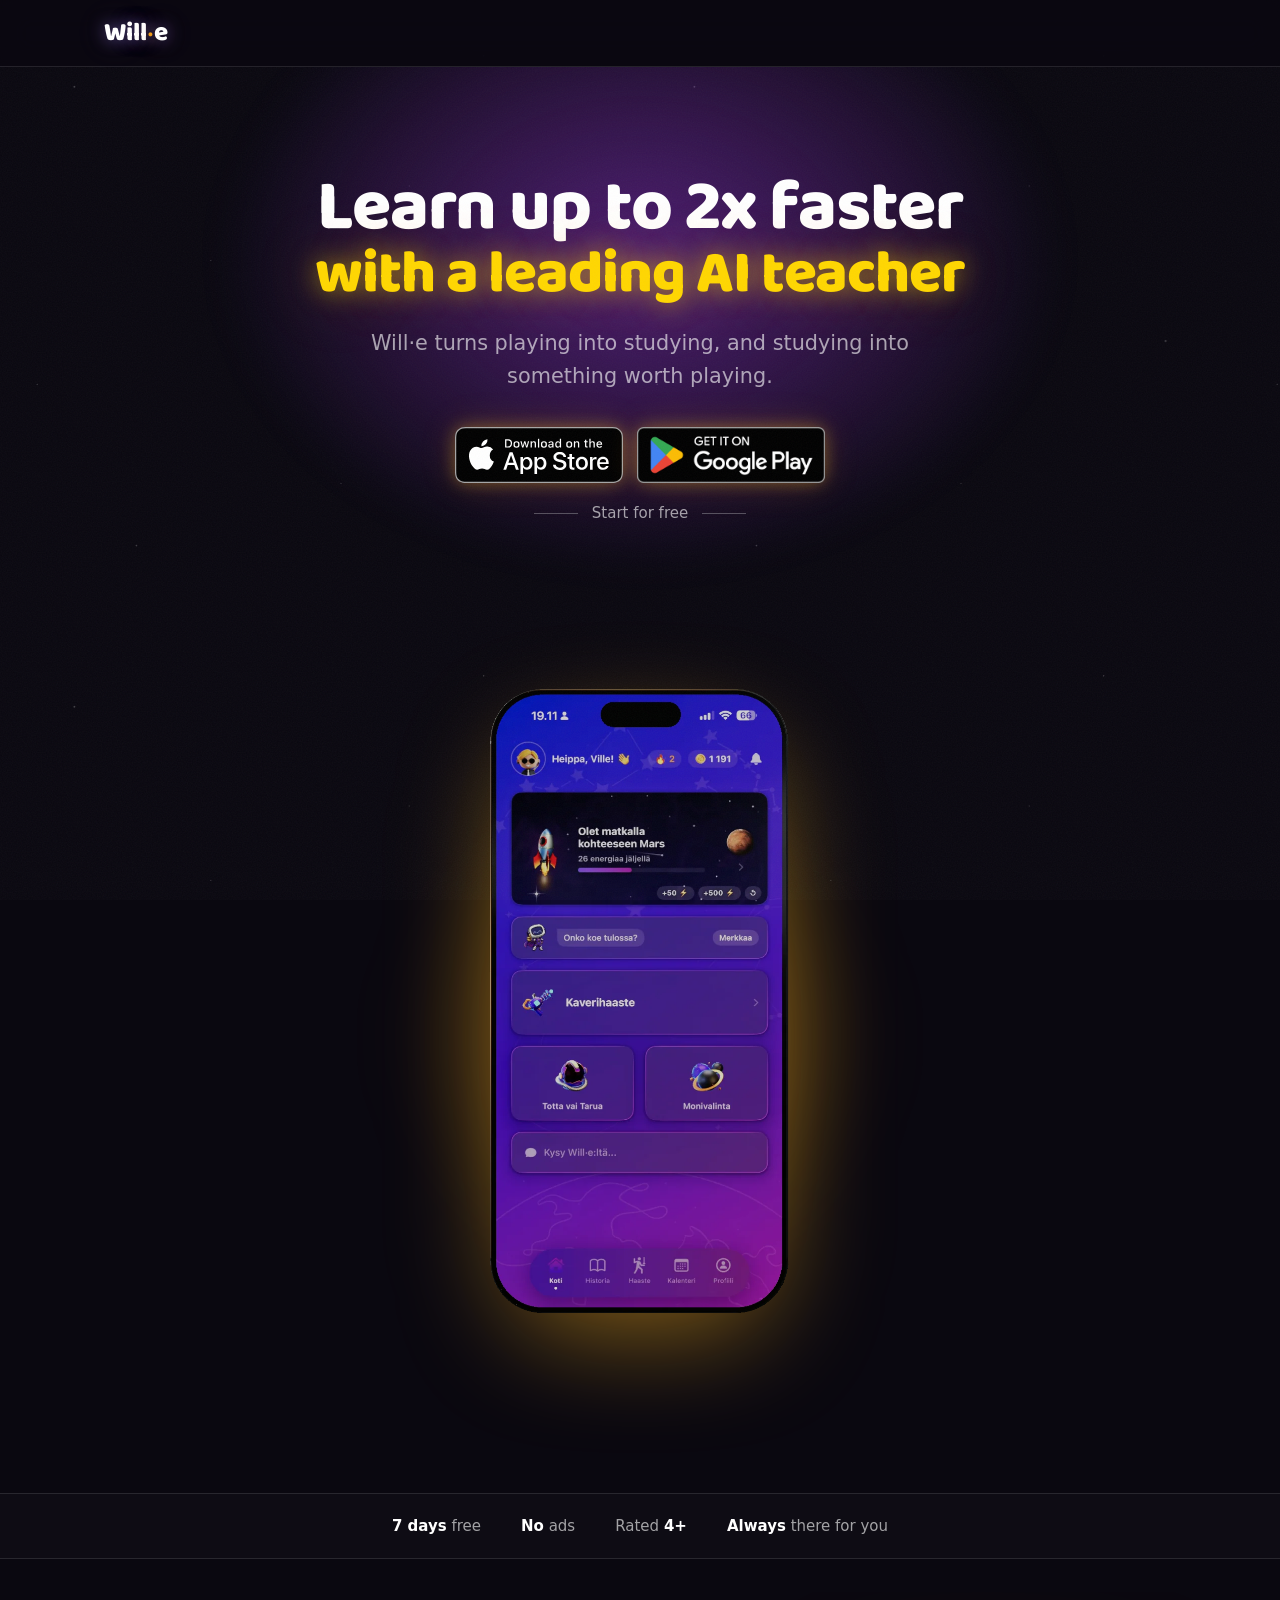
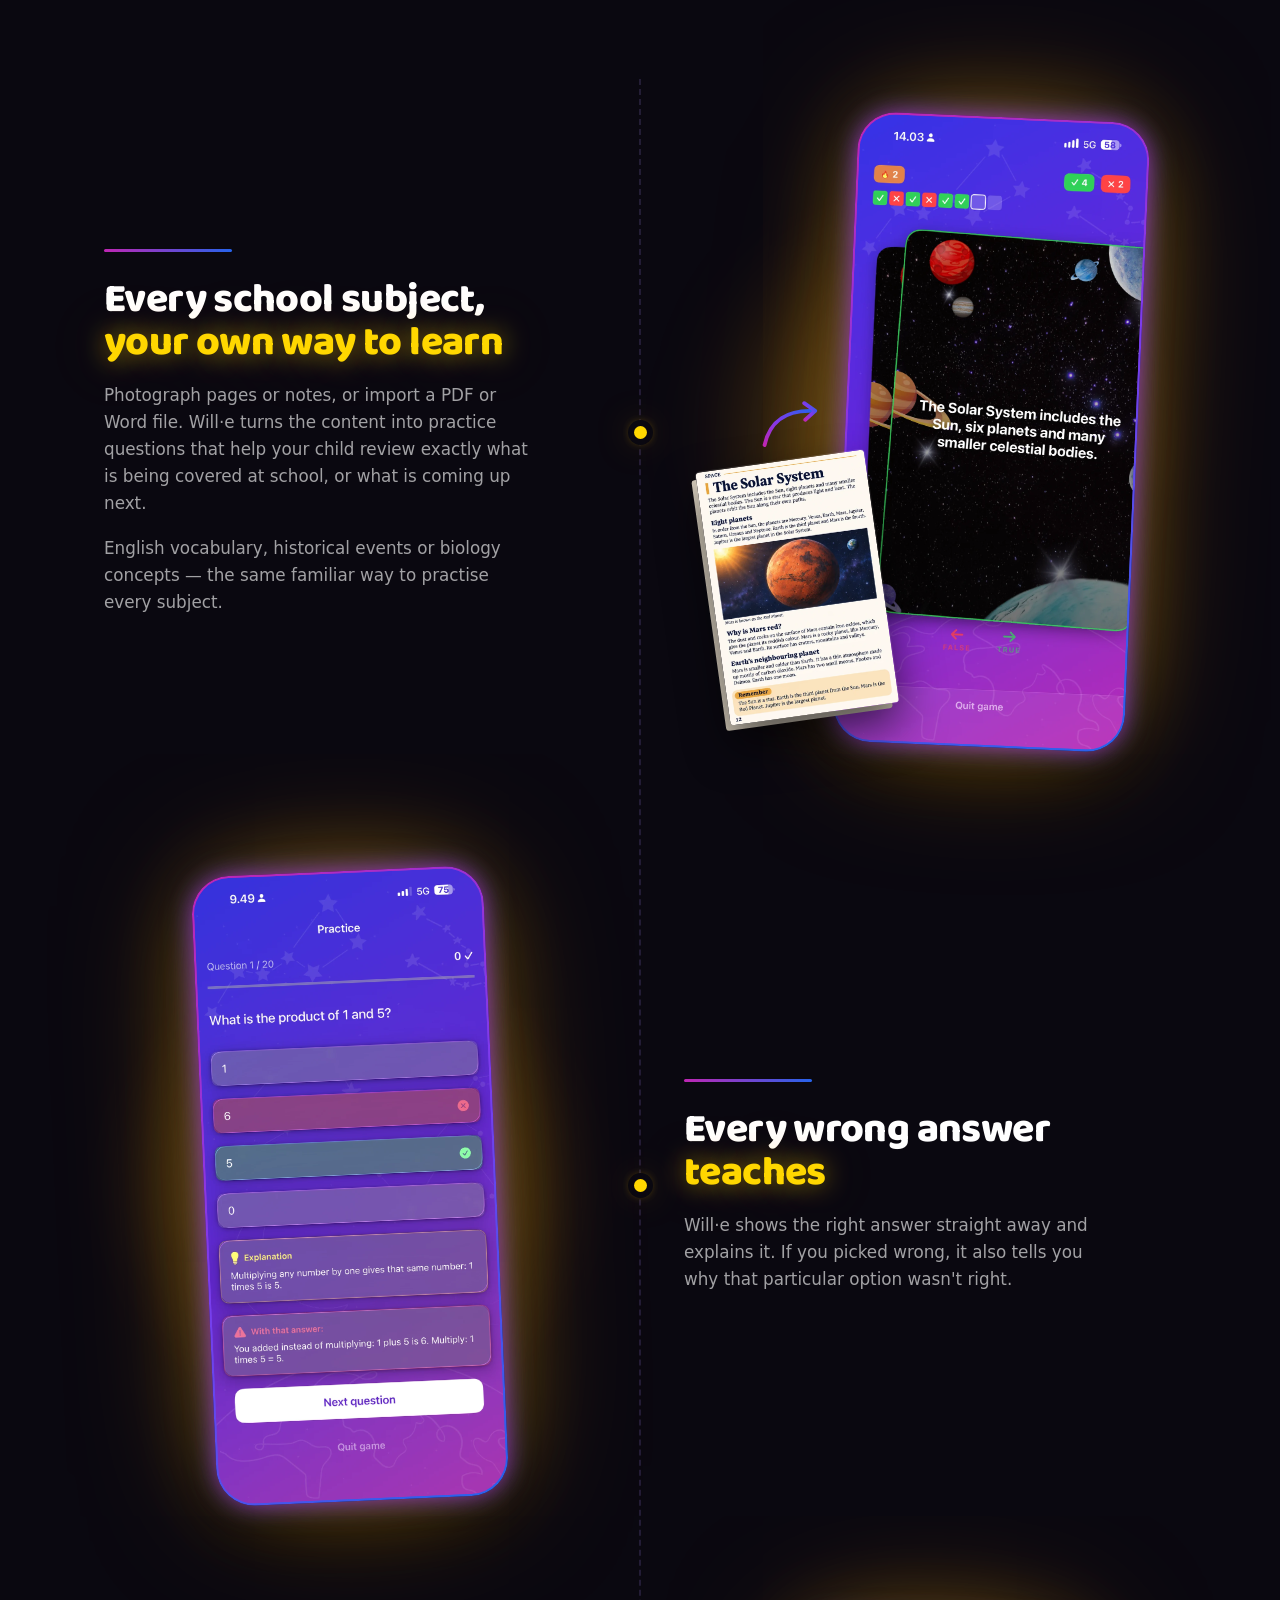
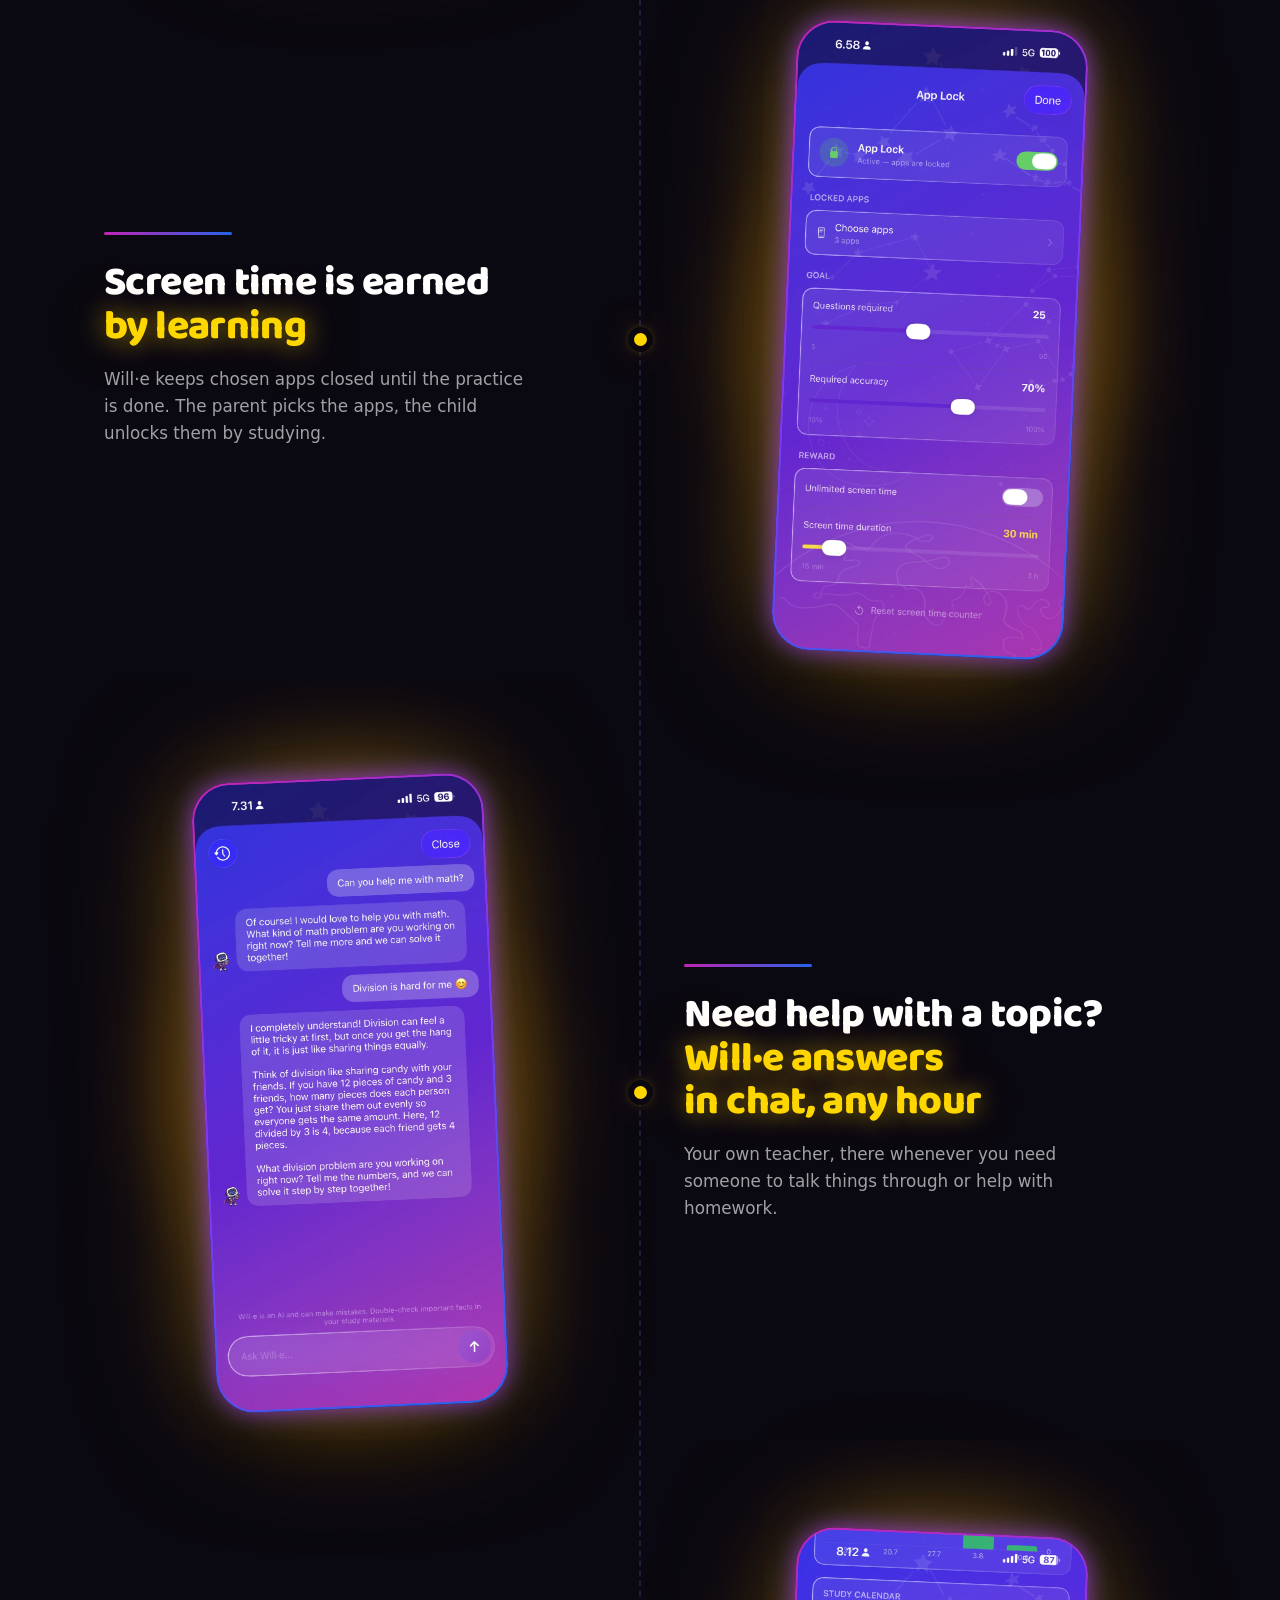
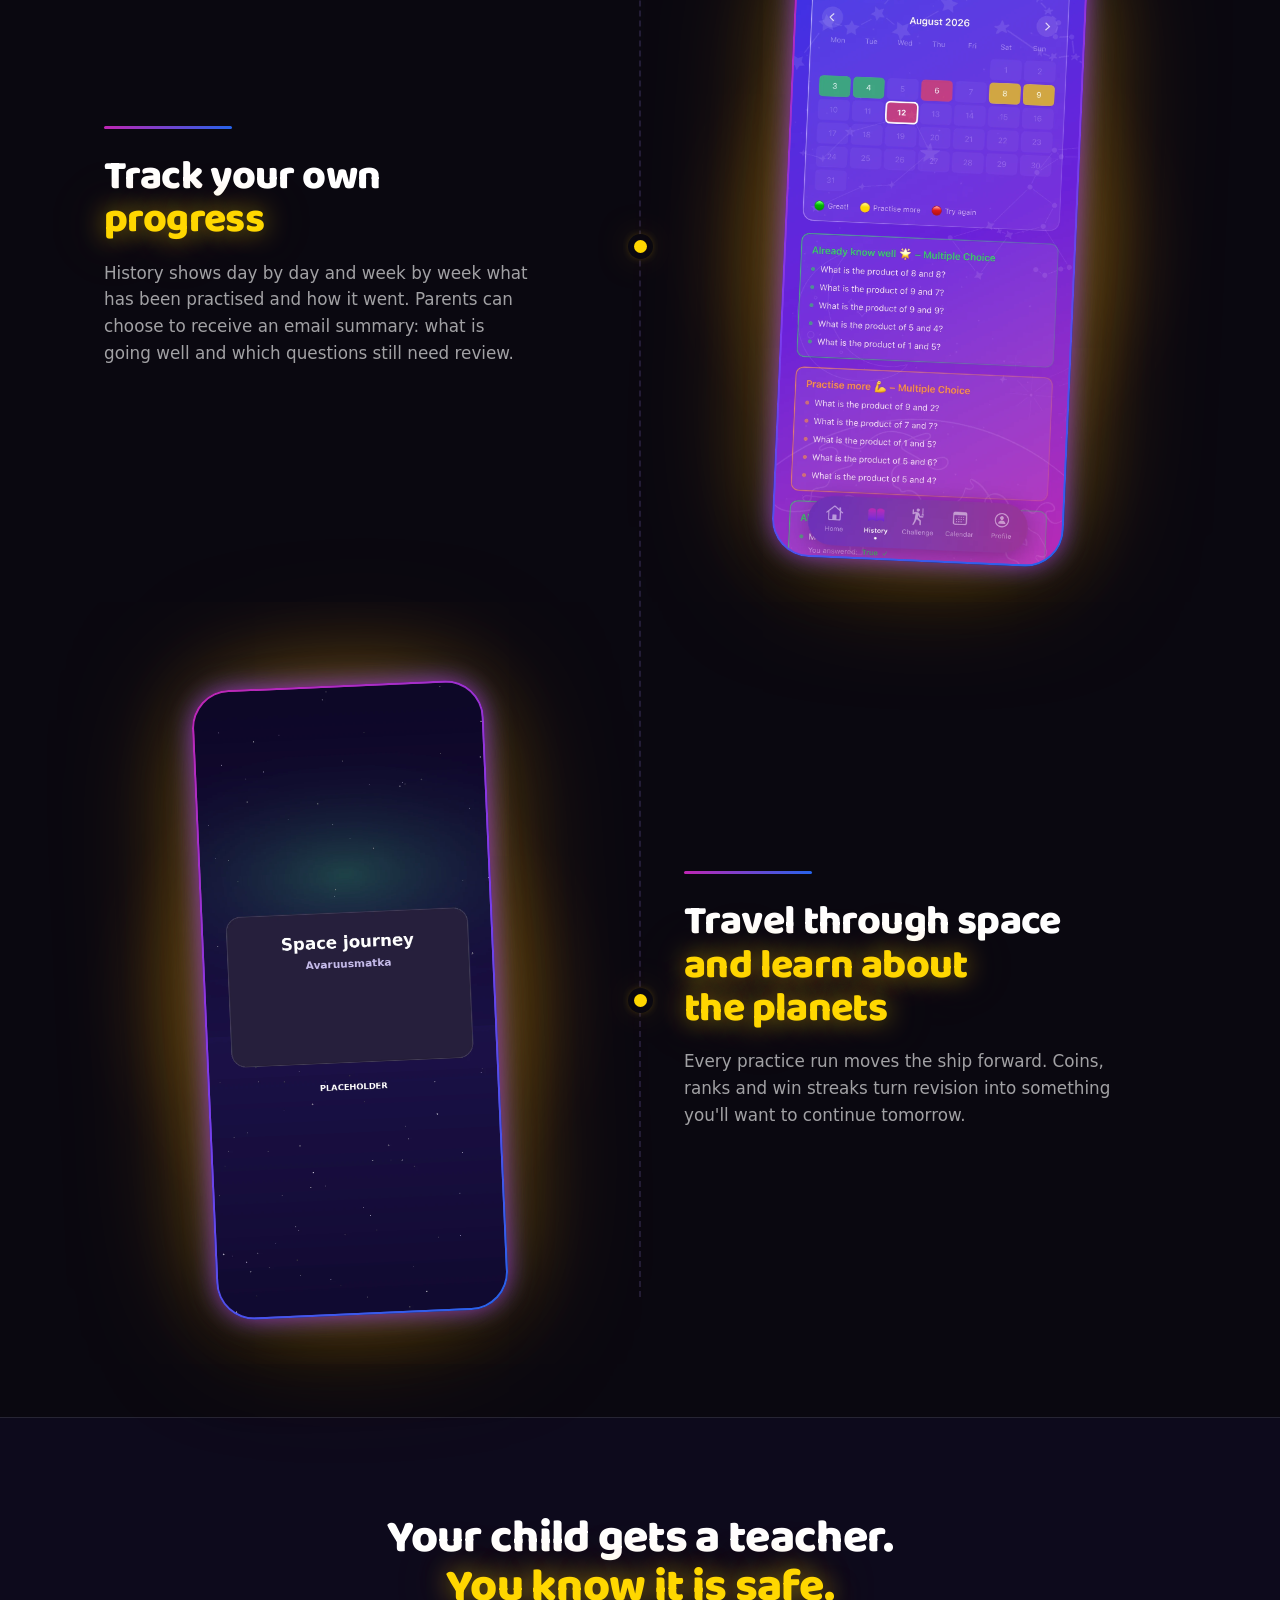
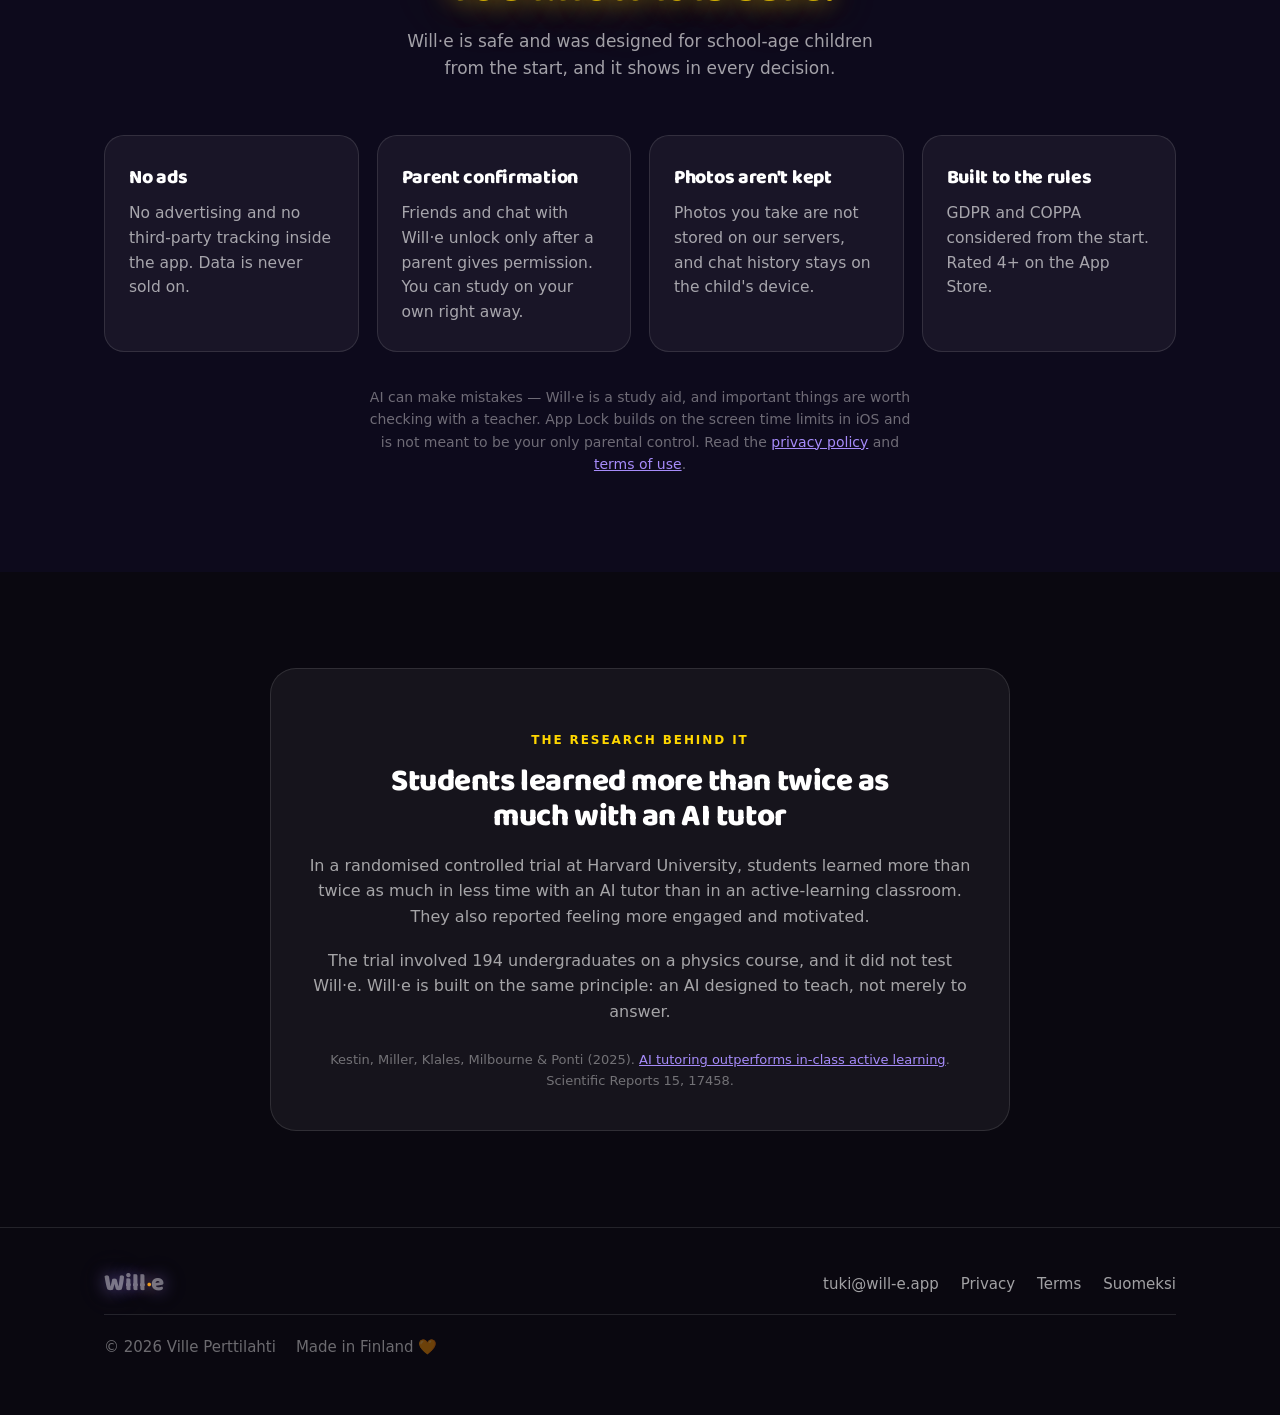
==== commit 593ef6fe: "Add files via upload" ====
--- a/index.html
+++ b/index.html
@@ -53,7 +53,7 @@
 <link rel="preconnect" href="https://fonts.googleapis.com">
 <link rel="preconnect" href="https://fonts.gstatic.com" crossorigin>
 <link href="https://fonts.googleapis.com/css2?family=Baloo+2:wght@600;700;800&display=swap" rel="stylesheet">
-<link rel="stylesheet" href="assets/style.css?v=32">
+<link rel="stylesheet" href="assets/style.css?v=33">
 <script type="application/ld+json">
 {
   "@context": "https://schema.org",
@@ -151,13 +151,14 @@
         <span class="rule" aria-hidden="true"></span>
         <h2>Kaikki kouluaineet,<em>oma tapa oppia</em></h2>
         <p>
-          Kuvaa oppikirjan sivu tai tuo PDF- tai Word-tiedosto. Will·e tekee omista koulumateriaaleista pelillisiä harjoituksia.
-        </p>
-        <p>
-          Matematiikkaa, kieliä, historiaa ja paljon muuta — läksyihin ja kokeisiin.
+          Kuvaa sivuja tai muistiinpanoja, tai tuo PDF- tai Word-tiedosto. Will·e tekee sisällöstä harjoituskysymyksiä, joiden avulla lapsi kertaa juuri koulussa käsiteltäviä tai tulevia asioita.
+        </p>
+        <p>
+          Englannin sanoja, historian tapahtumia tai biologian käsitteitä — sama tuttu tapa harjoitella eri oppiaineita.
         </p>
       </div>
       <div class="feature-shot feature-shot--book glow-wrap">
+        <div class="book-stage">
         <span class="shot">
           <img src="assets/shots/fi/tvt.webp" width="645" height="1401"
              alt="Totta vai tarua -pelinäkymä, jossa kysymys aurinkokunnasta" loading="lazy">
@@ -170,6 +171,7 @@
             <path d="M8 80 C 18 34, 52 16, 96 18" fill="none" stroke="url(#ba-fi)" stroke-width="7" stroke-linecap="round"/>
             <path d="M80 4 L 100 18 L 82 34" fill="none" stroke="url(#ba-fi)" stroke-width="7" stroke-linecap="round" stroke-linejoin="round"/>
           </svg>
+        </div>
       </div>
     </article>
     <article class="feature reveal">
@@ -340,6 +342,6 @@
   </div>
 </footer>
 
-<script src="assets/site.js?v=32"></script>
+<script src="assets/site.js?v=33"></script>
 </body>
 </html>
--- a/assets/style.css
+++ b/assets/style.css
@@ -1021,11 +1021,17 @@
   --pw: min(292px, 62vw);        /* sama kuin .shot */
   --bw: min(170px, 30vw);        /* sivun leveys */
 }
+.book-stage {                    /* puhelimen kokoinen laatikko */
+  position: relative;
+  width: var(--pw);
+  margin-inline: auto;
+  translate: calc(var(--bw) * .36) 0;  /* tilaa sivulle vasemmalla */
+}
 .book-page {
   position: absolute;
   z-index: 2;
-  left: max(-4px, calc(50% - var(--pw) / 2 - var(--bw) + 34px));
-  bottom: 3%;
+  left: calc(var(--bw) * -.78);   /* peittää puhelimesta vain reunan */
+  bottom: 5%;
   width: var(--bw);
   height: auto;
   border-radius: 4px;
@@ -1034,11 +1040,11 @@
               0 0 0 1px rgba(255, 255, 255, .12),
               -6px 6px 0 -1px #d9cfbf;   /* sivun paksuus */
 }
-.book-arrow {
+.book-arrow {                     /* sivun yläpuolella, puhelimen vasemmalla */
   position: absolute;
   z-index: 2;
-  left: max(calc(var(--bw) * .45), calc(50% - var(--pw) / 2 - var(--bw) * .45));
-  bottom: calc(3% + var(--bw) * 1.5 + 6px);
-  width: min(70px, 15vw);
+  left: calc(var(--bw) * -.5);
+  bottom: calc(5% + var(--bw) * 1.5 + 10px);
+  width: min(66px, 14vw);
   height: auto;
 }
